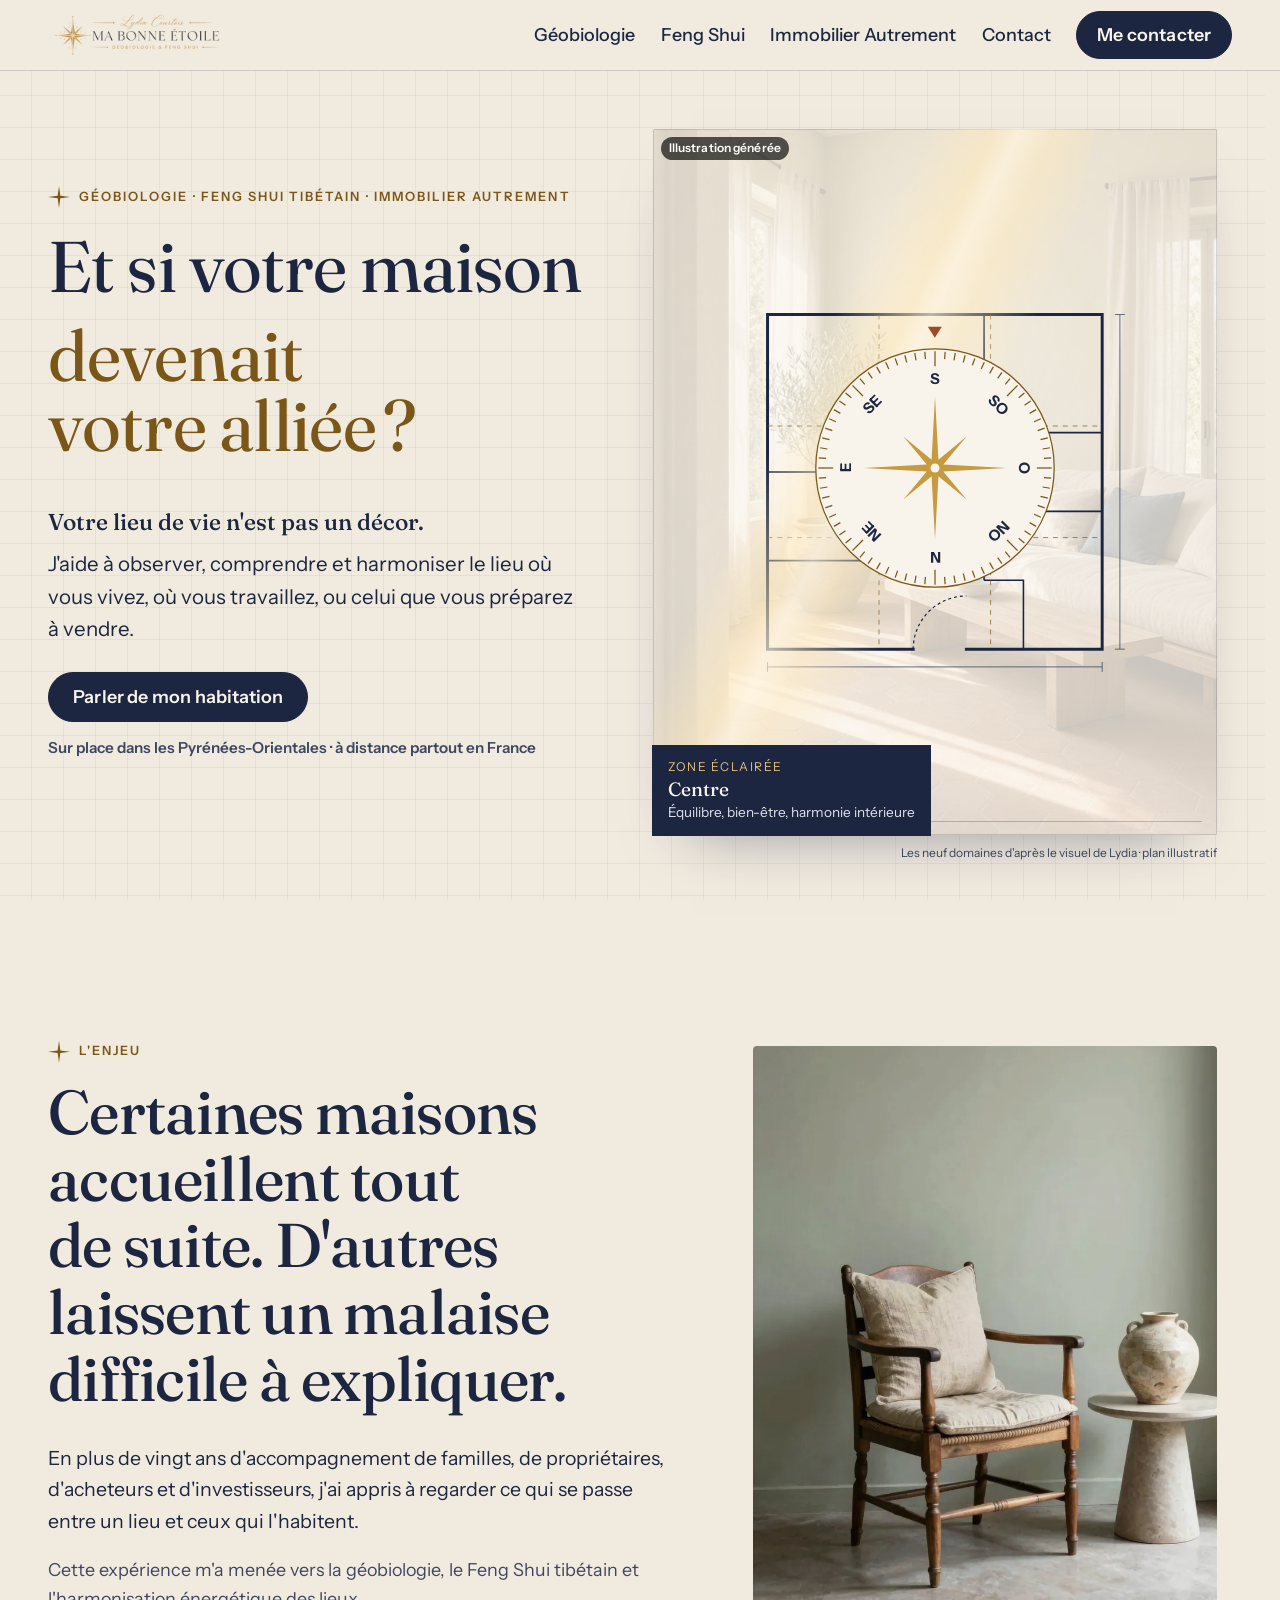
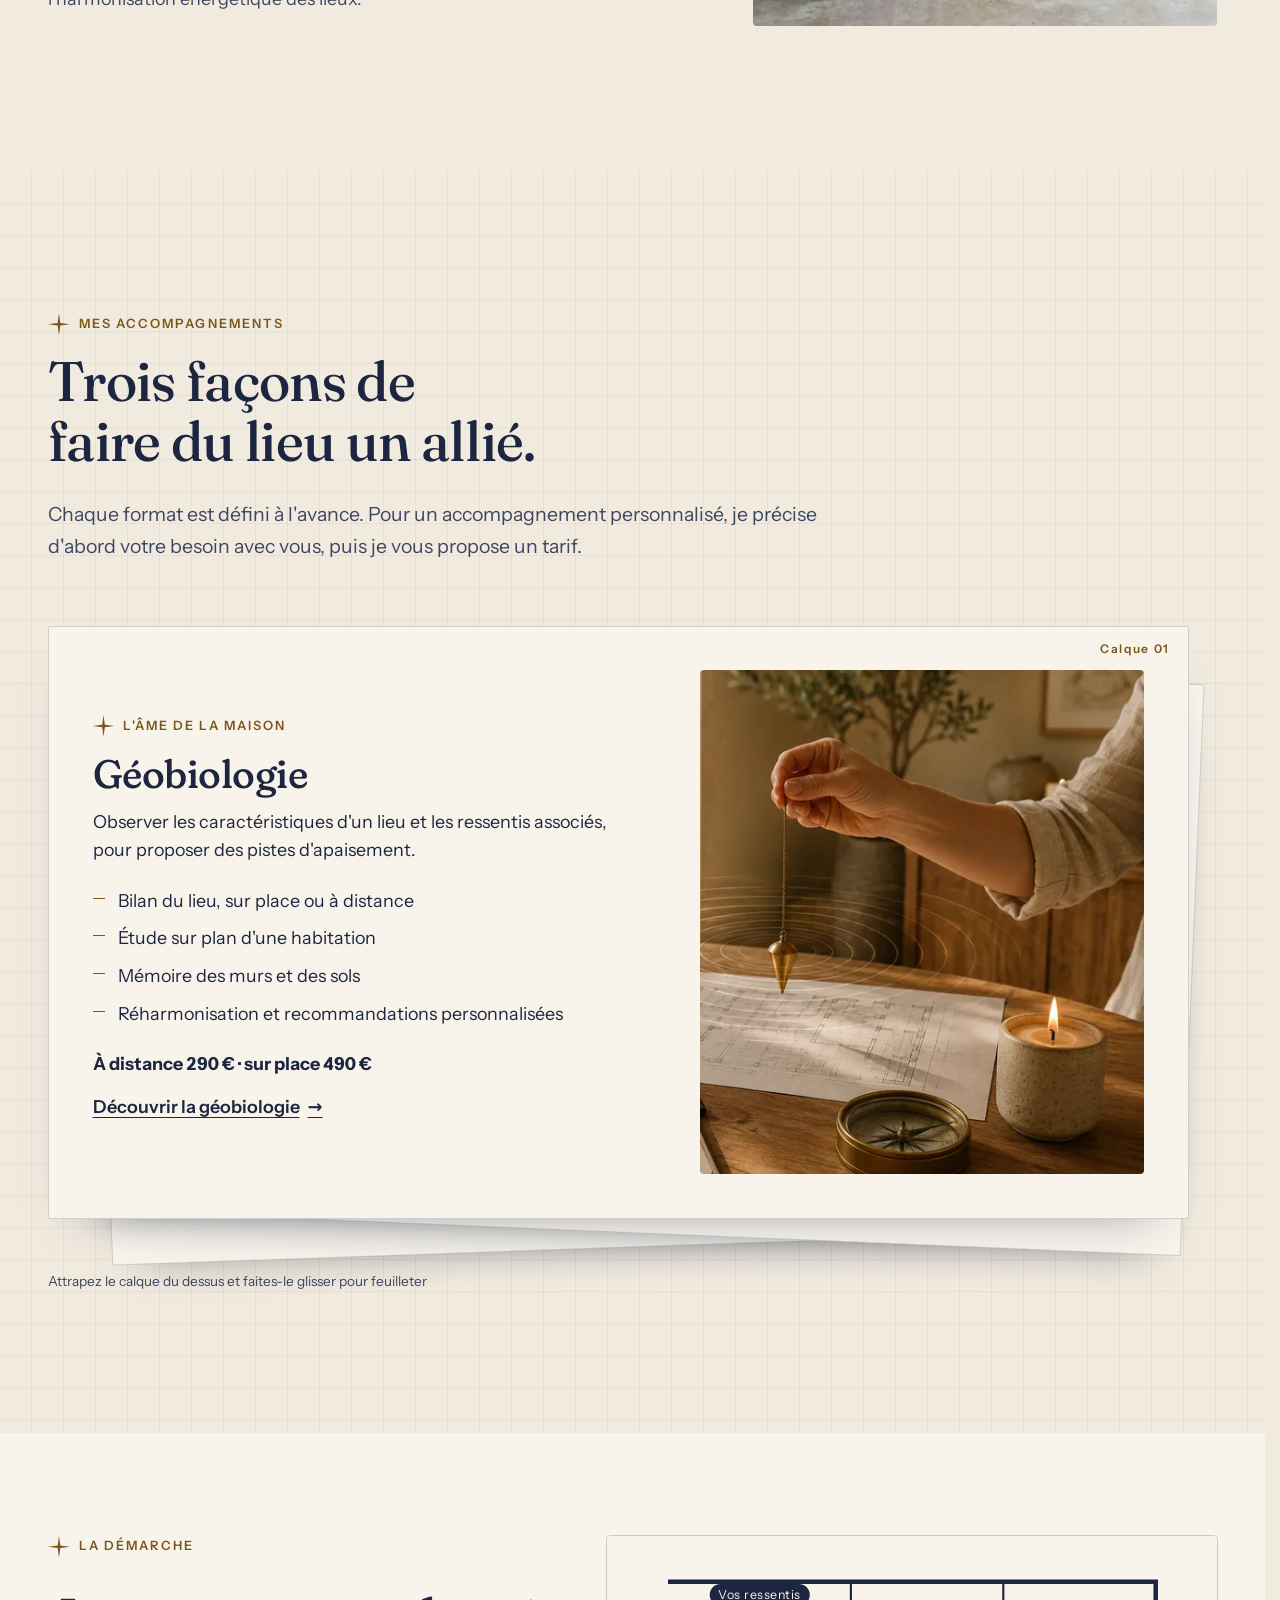
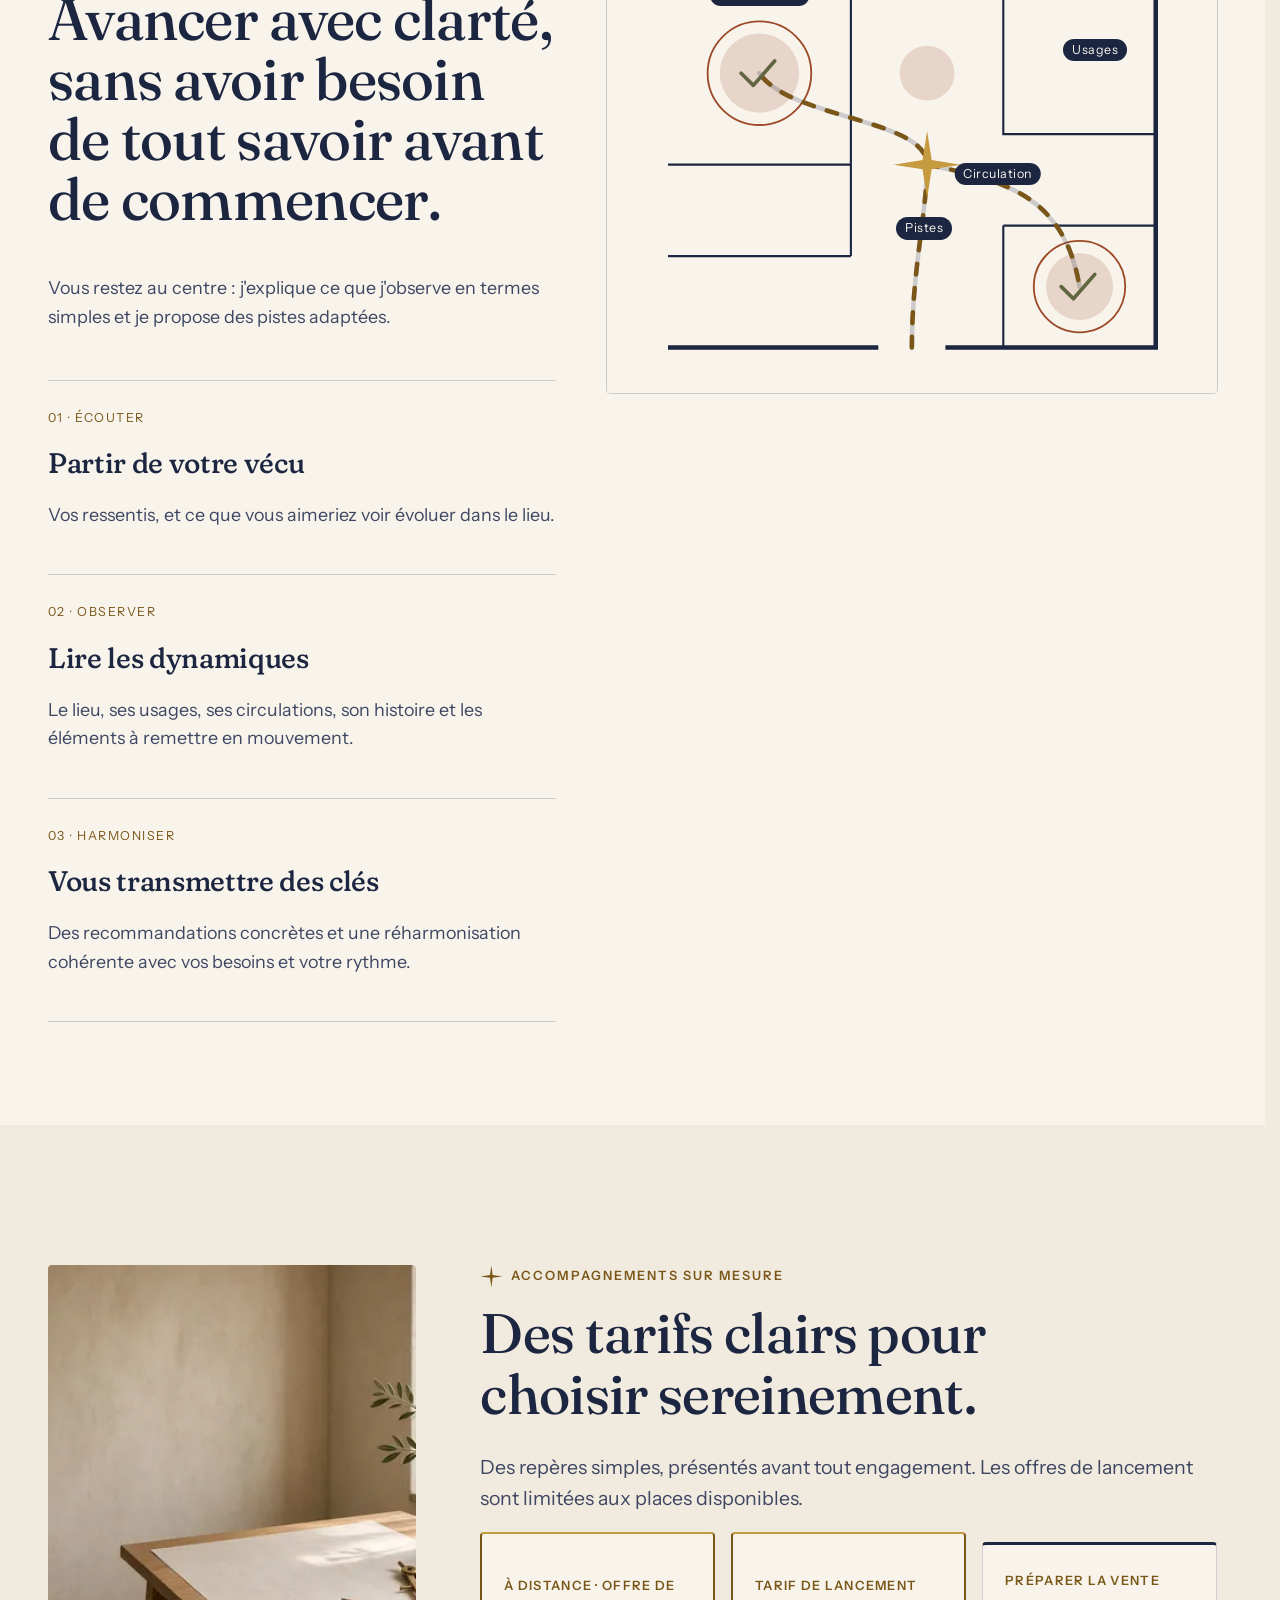
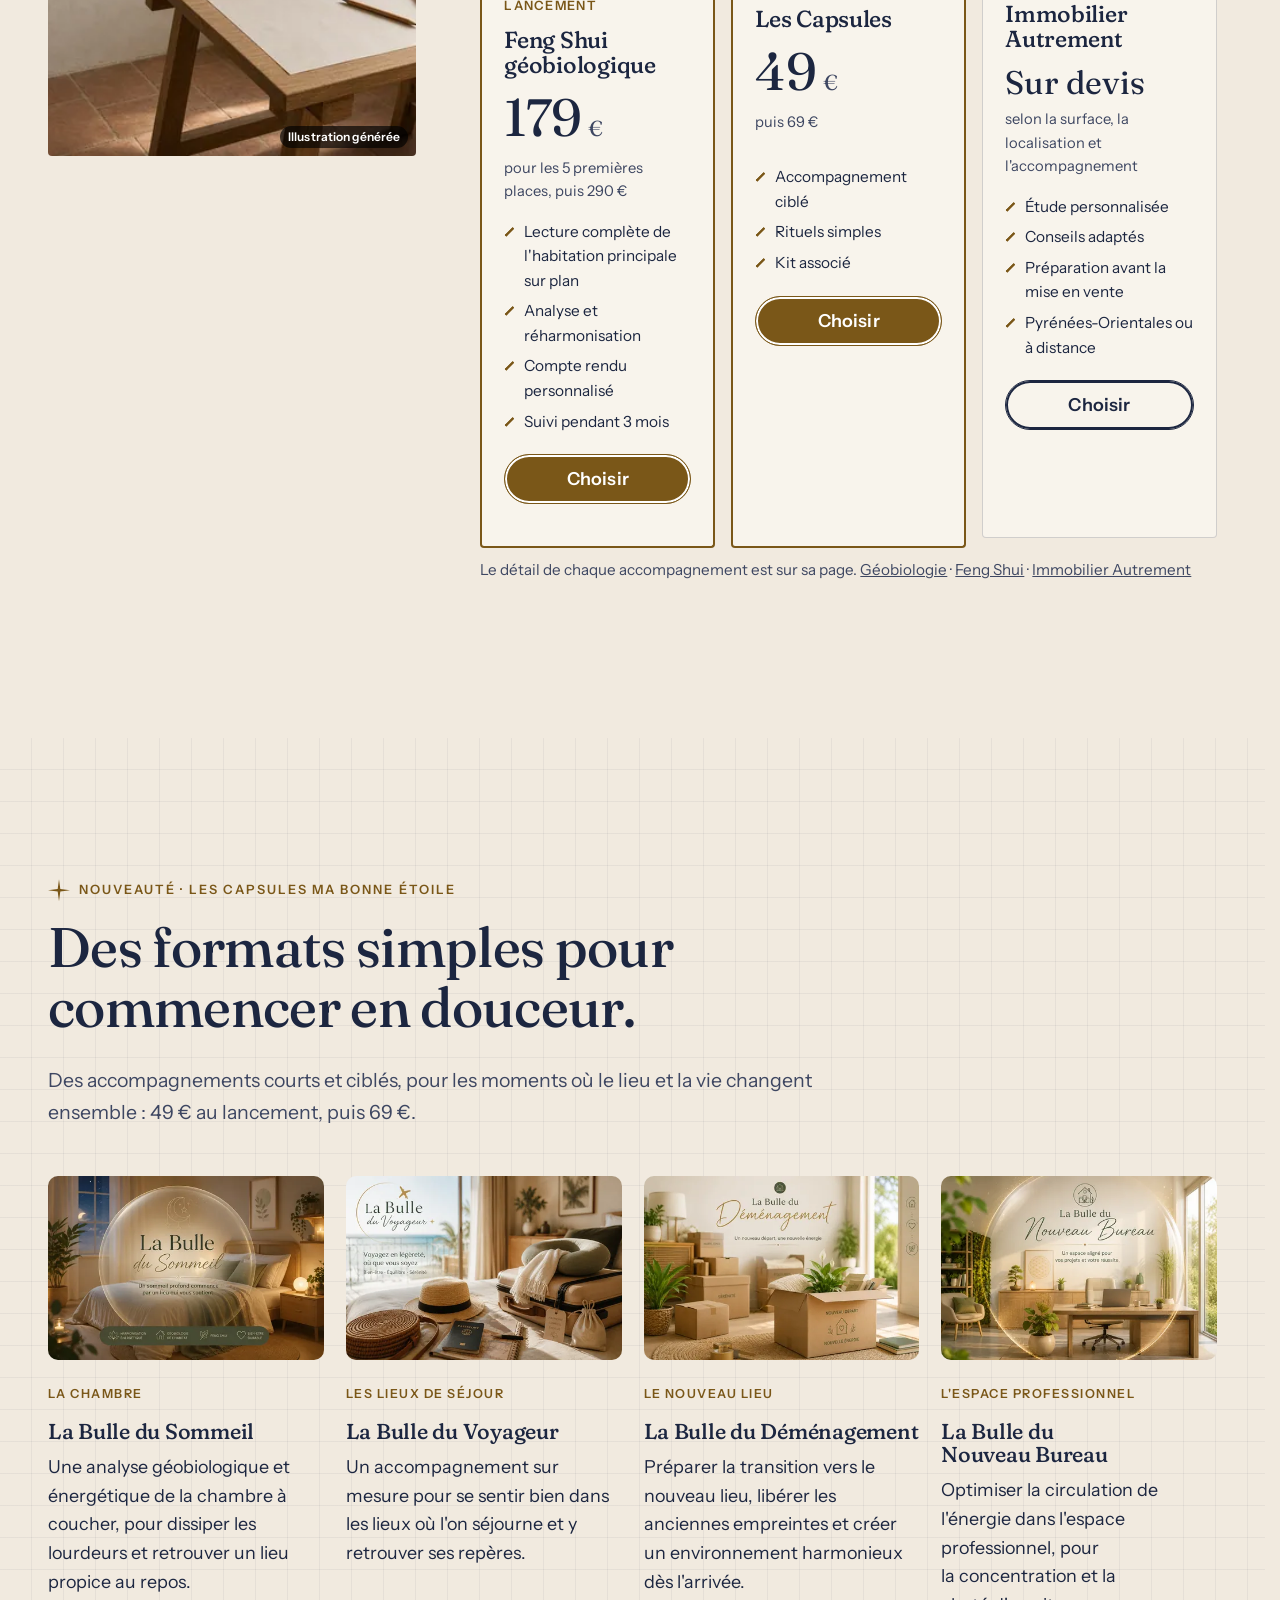
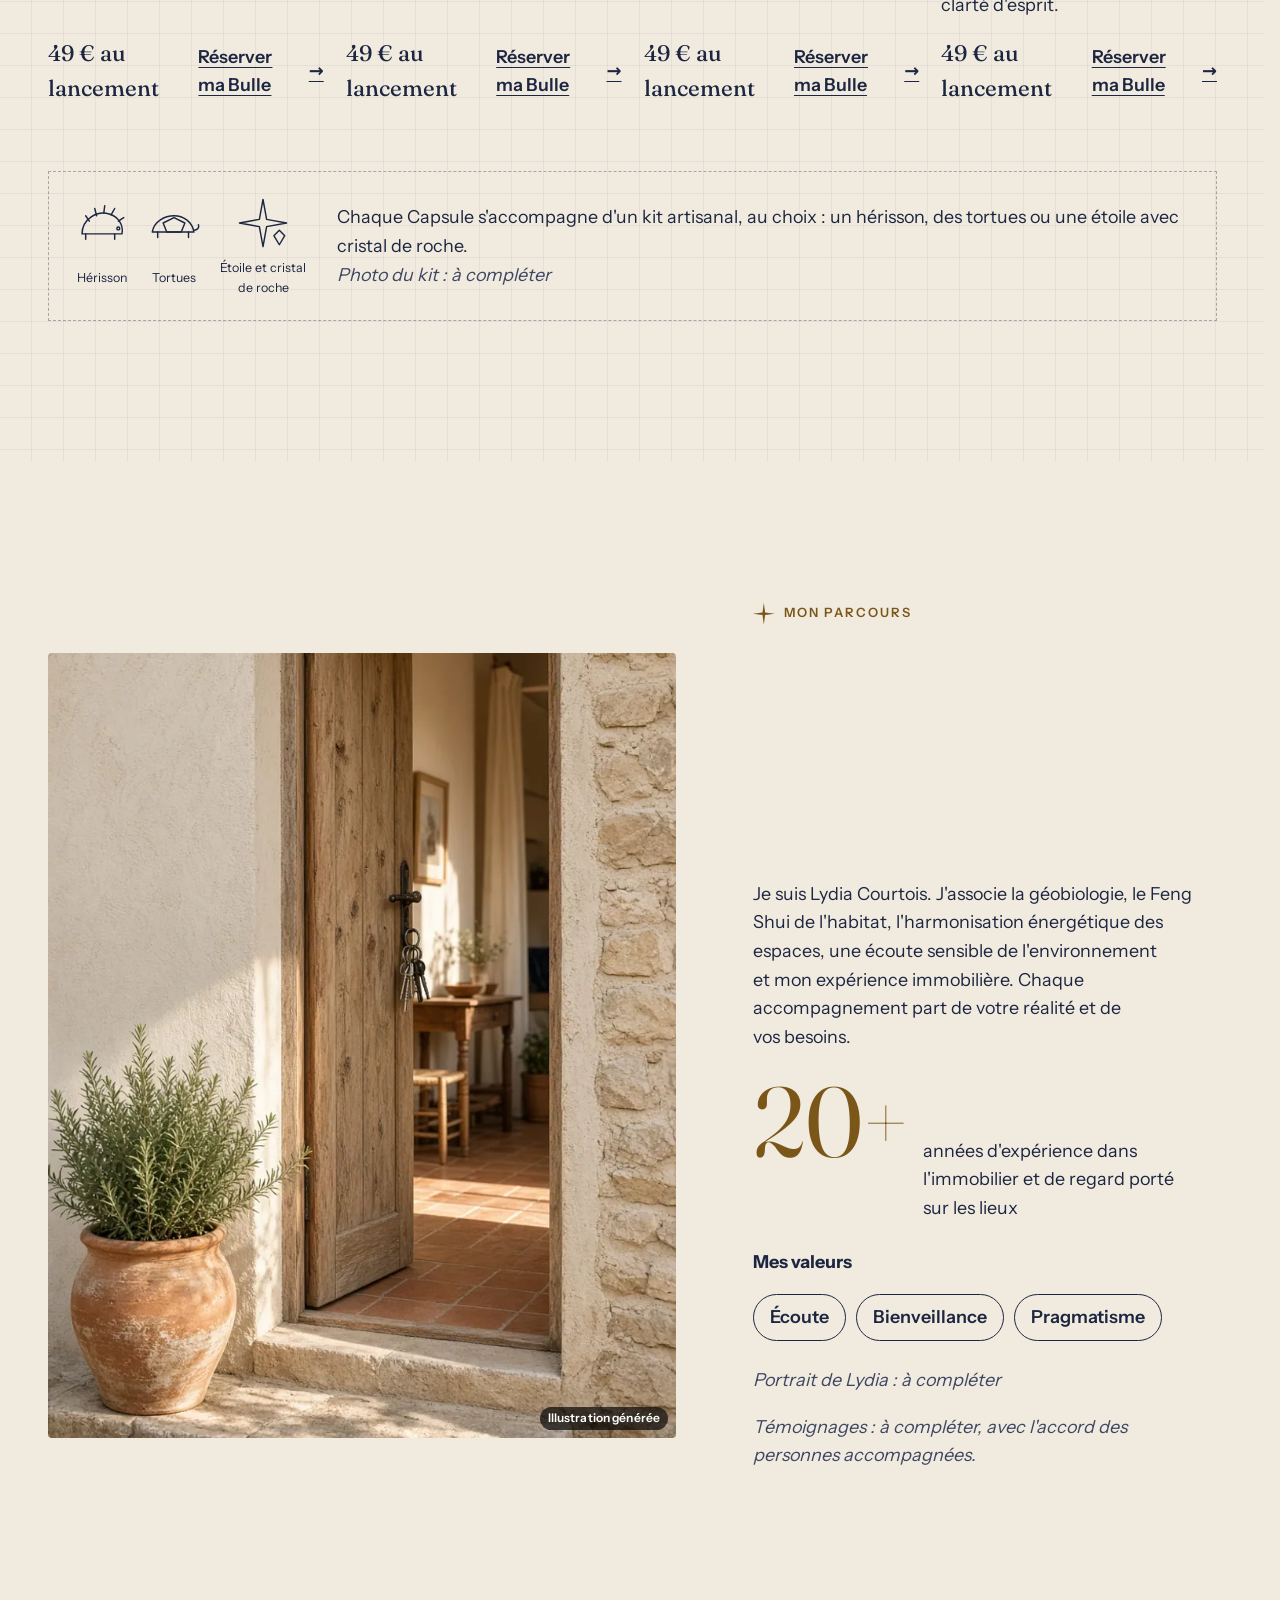
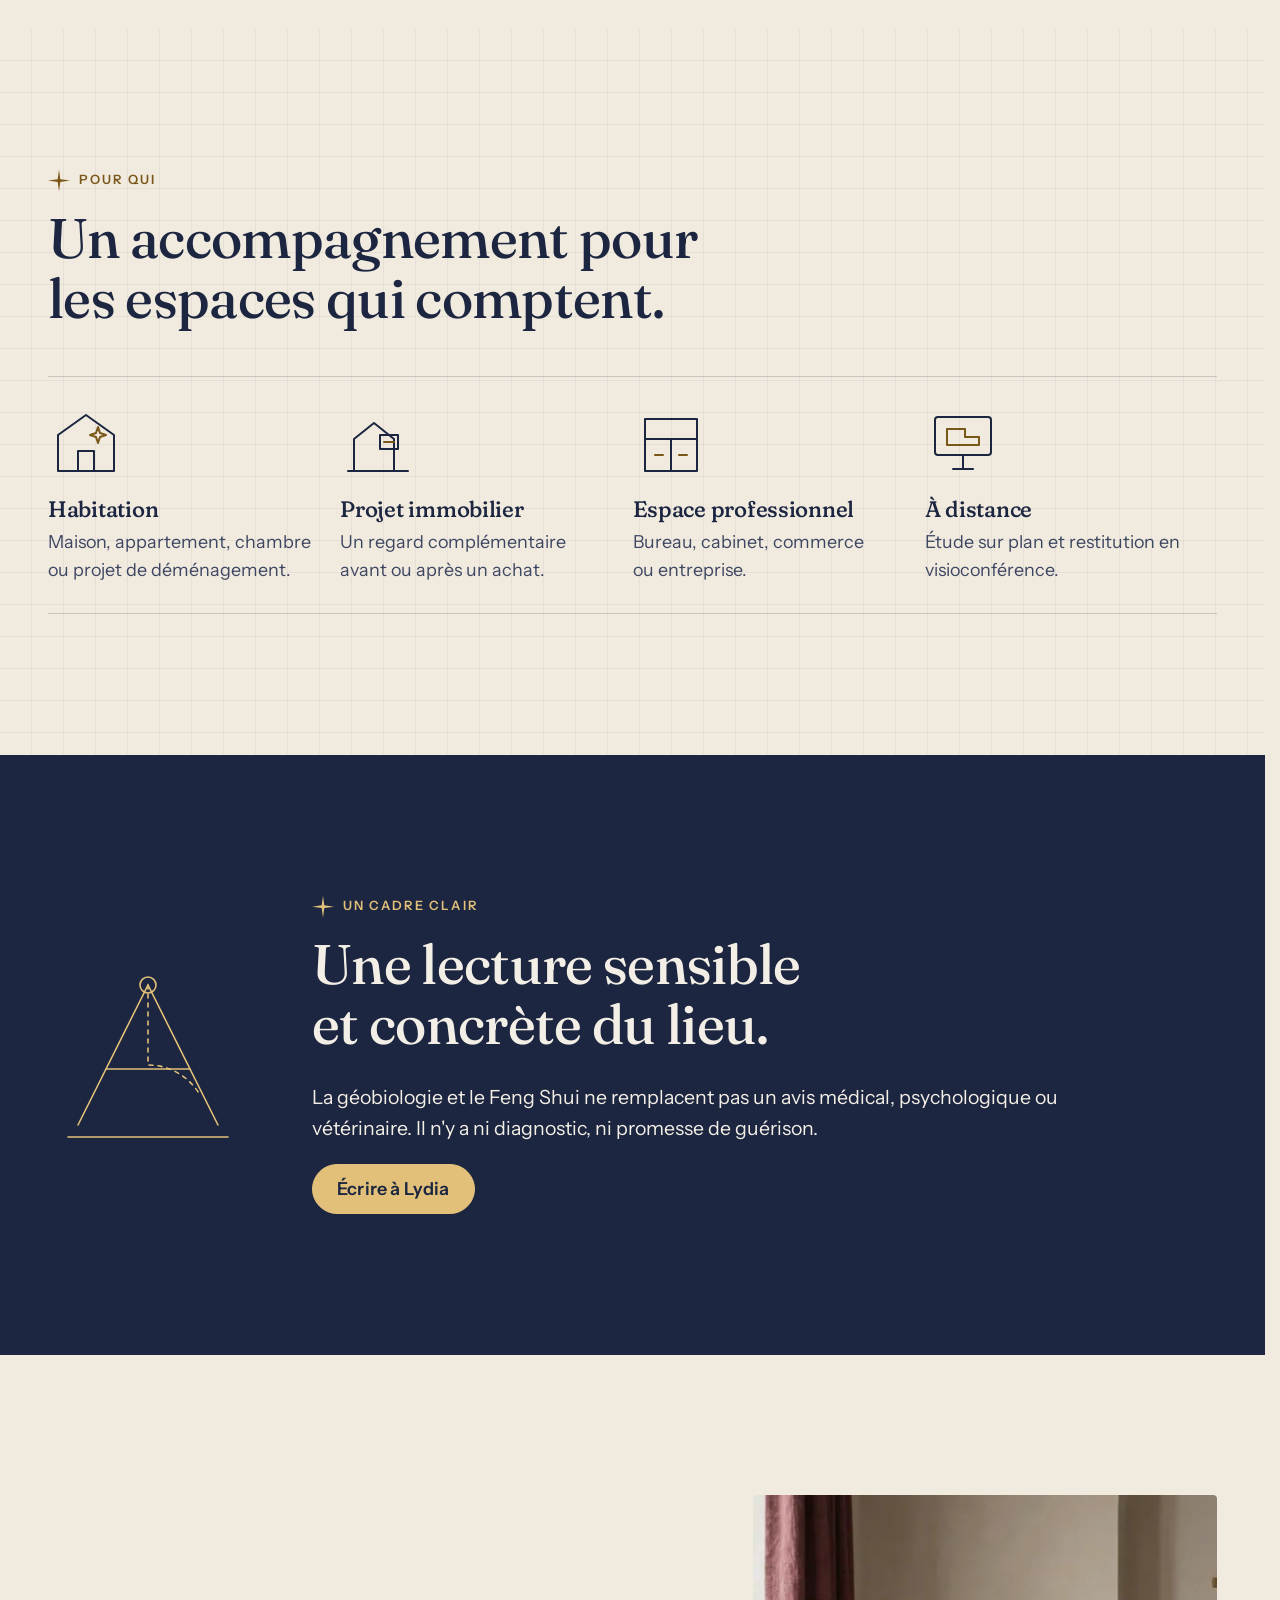
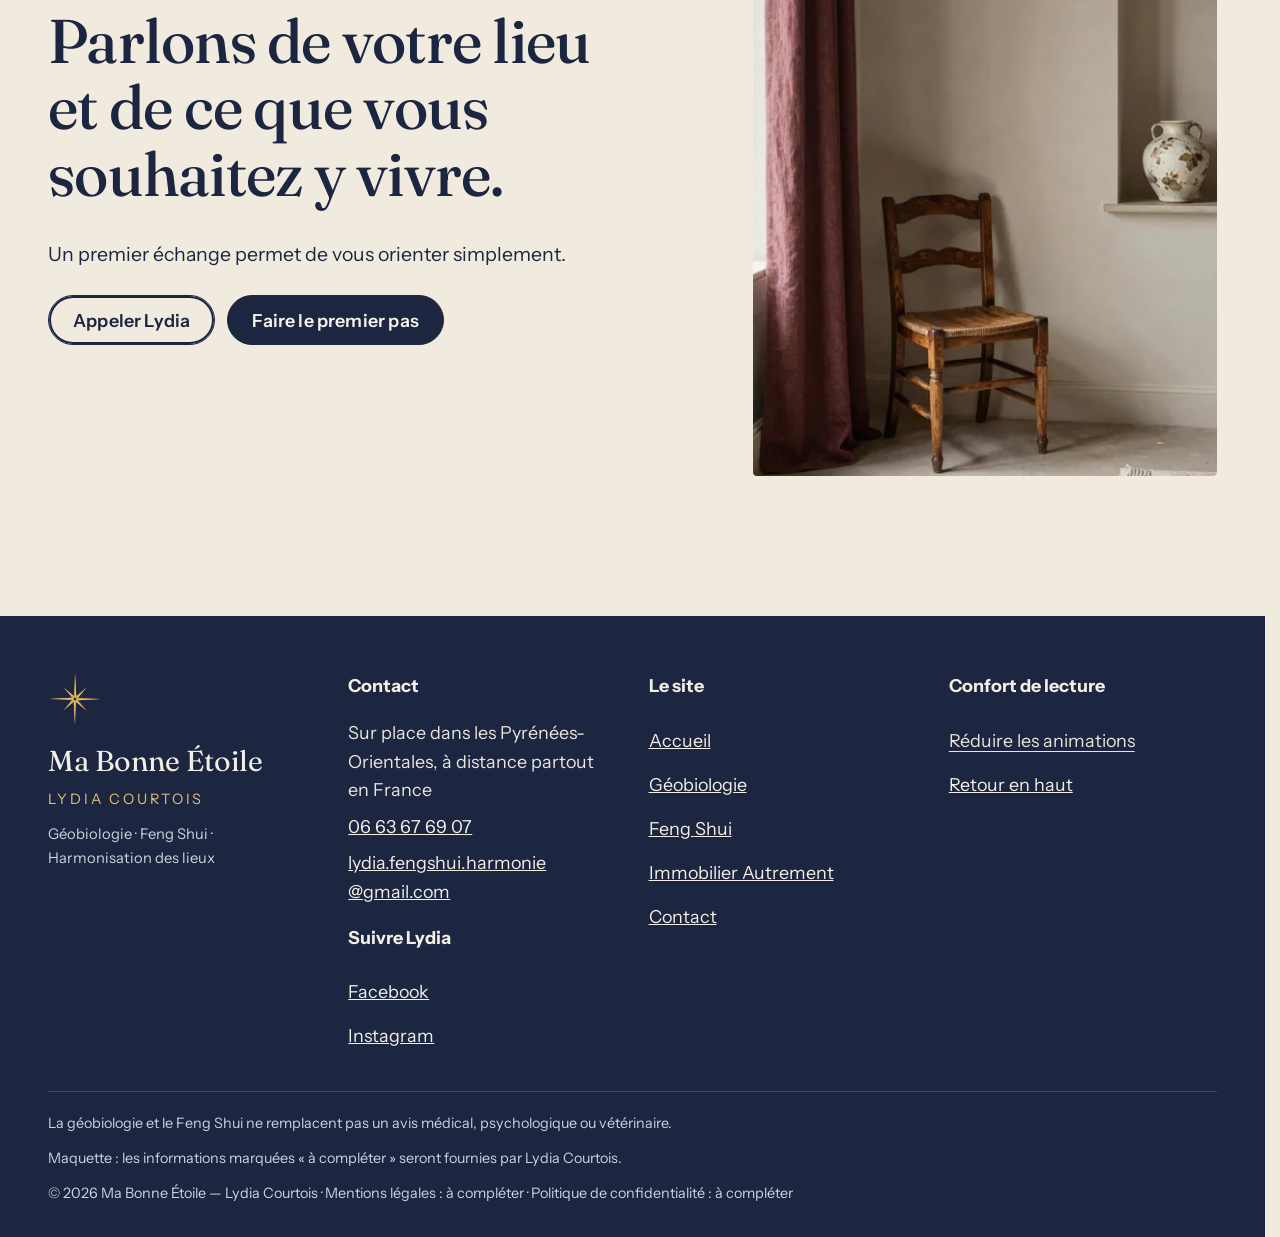
==== index.html @ abc2798d "Maquette v1" ====
<!doctype html>
<html lang="fr" data-v="1">
<head>
<meta charset="utf-8">
<meta name="viewport" content="width=device-width, initial-scale=1, viewport-fit=cover">
<title>Ma Bonne Étoile — Lydia Courtois : géobiologie, Feng Shui et Immobilier Autrement</title>
<meta name="description" content="Géobiologie, Feng Shui tibétain et Immobilier Autrement avec Lydia Courtois : sur place dans les Pyrénées-Orientales, à distance partout en France.">
<meta name="robots" content="noindex, nofollow">
<link rel="canonical" href="https://lydiacourtois-maquette.vercel.app/">
<style>:root{--fond:#f1eadf;--texte:#1c2640;--voile-fond:#1c2640;--ouverture-fond:#1c2640;--menu-fond:#1c2640}:root { --entete-h: 72px; --barres-h: 0px; } html { background: var(--fond); color: var(--texte); scrollbar-gutter: stable; } body { margin: 0; background: var(--fond); } html.js:not(.calme):not(.secours):not([data-arrivee="retour"]) [data-anime] { opacity: 0; } html.js:not(.calme):not(.secours):not([data-arrivee="retour"]) [data-anime].vu { opacity: 1; } [data-voile] { position: fixed; inset: 0; z-index: 900; background: var(--voile-fond); transform: translateY(100%); visibility: hidden; pointer-events: none; } html[data-arrivee="voile"]:not(.voile-leve):not(.calme):not(.secours) [data-voile] { transform: none; visibility: visible; } html.calme [data-voile], html.secours [data-voile] { visibility: hidden !important; } .ouverture-panneau { position: fixed; inset: 0; z-index: 850; display: none; place-content: center; justify-items: center; background: var(--ouverture-fond, var(--voile-fond)); color: var(--fond); text-align: center; } html.js[data-arrivee="intro"]:not(.calme):not(.secours):not(.intro-finie) .ouverture-panneau { display: grid; } html.defilement-bloque, html.defilement-bloque body, html.js[data-arrivee="intro"]:not(.calme):not(.secours):not(.intro-finie), html.js[data-arrivee="intro"]:not(.calme):not(.secours):not(.intro-finie) body, html[data-arrivee="voile"]:not(.voile-leve):not(.calme):not(.secours), html[data-arrivee="voile"]:not(.voile-leve):not(.calme):not(.secours) body { overflow: hidden; } html.js[data-arrivee="intro"]:not(.calme):not(.secours):not(.intro-finie) { background-color: var(--ouverture-fond, var(--voile-fond)); } html[data-arrivee="voile"]:not(.voile-leve):not(.calme):not(.secours) { background-color: var(--voile-fond); }</style>
<script>(function () {
var d = document.documentElement, ss = null, ls = null;
try { ss = window.sessionStorage; ls = window.localStorage; } catch (e) {}
d.classList.add('js');
var calme = false;
try { calme = !!ls && ls.getItem('socle:calme') === 'oui'; } catch (e) {}
if (!calme && window.matchMedia && matchMedia('(prefers-reduced-motion: reduce)').matches) calme = true;
if (calme) d.classList.add('calme');
var nav = performance.getEntriesByType ? performance.getEntriesByType('navigation')[0] : null;
var type = nav ? nav.type : 'navigate';
var depart = null;
try { depart = JSON.parse(ss.getItem('socle:depart') || 'null'); ss.removeItem('socle:depart'); } catch (e) {}
if (depart && !(Date.now() - depart.t < 15000)) depart = null;
var retourSection = false;
try { retourSection = !!ss.getItem('socle:calme-retour'); } catch (e) {}
var mode = type === 'back_forward' || retourSection ? 'retour' : type === 'reload' ? 'intro' : depart ? 'voile' : 'intro';
d.setAttribute('data-arrivee', mode);
if (mode === 'voile' && depart.couleur) d.style.setProperty('--voile-fond', depart.couleur);
if (type === 'reload' && 'scrollRestoration' in history) {
if (!retourSection) history.scrollRestoration = 'manual';
}
try {
var choisie = ls && ls.getItem('socle:langue');
var langue = (d.lang || '').slice(0, 2);
if (choisie && choisie !== langue && type === 'navigate' && !depart) {
var alt = document.querySelector('link[rel="alternate"][hreflang="' + choisie + '"]');
if (alt) location.replace(new URL(alt.href).pathname + location.search + location.hash);
}
} catch (e) {}
setTimeout(function () { if (!d.classList.contains('demarre')) d.classList.add('secours'); }, 2000);
})();</script>
<link rel="preload" href="/assets/polices/fraunces.woff2" as="font" type="font/woff2" crossorigin>
<link rel="stylesheet" href="/assets/css/socle.css?v=1">
<link rel="stylesheet" href="/assets/css/modules.css?v=1">
<link rel="stylesheet" href="/assets/css/site.css?v=1">
<link rel="modulepreload" href="/assets/js/site.js?v=1">
<link rel="modulepreload" href="/assets/js/socle/index.js?v=1">
<script src="/assets/vendor/gsap.min.js" defer></script>
<script src="/assets/vendor/ScrollTrigger.min.js" defer></script>
<script src="/assets/vendor/SplitText.min.js" defer></script>
<script type="module" src="/assets/js/site.js?v=1"></script>
<meta name="theme-color" content="#f1eadf">
<link rel="icon" href="/assets/images/favicon.svg" type="image/svg+xml">
<link rel="apple-touch-icon" href="/assets/images/apple-touch-icon.png">
<meta property="og:type" content="website">
<meta property="og:site_name" content="Ma Bonne Étoile">
<meta property="og:locale" content="fr_FR">
<meta property="og:title" content="Ma Bonne Étoile — Lydia Courtois : géobiologie, Feng Shui et Immobilier Autrement">
<meta property="og:description" content="Géobiologie, Feng Shui tibétain et Immobilier Autrement avec Lydia Courtois : sur place dans les Pyrénées-Orientales, à distance partout en France.">
<meta property="og:url" content="https://lydiacourtois-maquette.vercel.app/">
<meta property="og:image" content="https://lydiacourtois-maquette.vercel.app/assets/partage/accueil-fr.jpg">
<meta property="og:image:width" content="1200">
<meta property="og:image:height" content="630">
<meta property="og:image:alt" content="Ma Bonne Étoile : salon baigné de soleil sous l&#39;étoile du logo">
<meta name="twitter:card" content="summary_large_image">
<script type="application/ld+json">{"@context":"https://schema.org","@type":"ProfessionalService","name":"Ma Bonne Étoile — Lydia Courtois","url":"https://lydiacourtois-maquette.vercel.app/","telephone":"+33663676907","email":"lydia.fengshui.harmonie@gmail.com","areaServed":["Pyrénées-Orientales","France"],"sameAs":["https://www.facebook.com/lydia.fengshui.harmonie","https://www.instagram.com/lydia.feng.shui.harmonie"],"description":"Géobiologie, Feng Shui tibétain et Immobilier Autrement : accompagnements sur place dans les Pyrénées-Orientales et à distance partout en France."}</script>
</head>
<body id="haut">
<div data-voile data-forme="etoile" aria-hidden="true"><div class="voile-contenu"><svg class="etoile voile-etoile" viewBox="-100 -100 200 200" aria-hidden="true" focusable="false"><polygon class="etoile-corps" points="0.0,-96.0 4.6,-11.1 42.4,-42.4 11.1,-4.6 96.0,0.0 11.1,4.6 42.4,42.4 4.6,11.1 0.0,96.0 -4.6,11.1 -42.4,42.4 -11.1,4.6 -96.0,0.0 -11.1,-4.6 -42.4,-42.4 -4.6,-11.1"/><path class="etoile-relief" d="M0 0L0.0 -96.0L4.6 -11.1ZM0 0L42.4 -42.4L11.1 -4.6ZM0 0L96.0 0.0L11.1 4.6ZM0 0L42.4 42.4L4.6 11.1ZM0 0L0.0 96.0L-4.6 11.1ZM0 0L-42.4 42.4L-11.1 4.6ZM0 0L-96.0 0.0L-11.1 -4.6ZM0 0L-42.4 -42.4L-4.6 -11.1Z"/><circle class="etoile-coeur" r="5"/></svg><span data-voile-libelle>Accueil</span></div></div>
<div class="ouverture-panneau" data-ouverture aria-hidden="true">
  <svg class="ouverture-plan" viewBox="0 0 1000 600" preserveAspectRatio="xMidYMid slice" aria-hidden="true"><path d="M150 90 H850 V510 H150 Z M150 300 H420 M420 90 V510 M620 90 V300 M620 300 H850 M520 510 V420 M300 300 V510"/><path class="ouverture-porte" d="M480 510 A60 60 0 0 1 540 450"/></svg>
  <div class="ouverture-objet" data-ouverture-objet><svg class="etoile ouverture-etoile" viewBox="-100 -100 200 200" aria-hidden="true" focusable="false"><polygon class="etoile-corps" points="0.0,-96.0 4.6,-11.1 42.4,-42.4 11.1,-4.6 96.0,0.0 11.1,4.6 42.4,42.4 4.6,11.1 0.0,96.0 -4.6,11.1 -42.4,42.4 -11.1,4.6 -96.0,0.0 -11.1,-4.6 -42.4,-42.4 -4.6,-11.1"/><path class="etoile-relief" d="M0 0L0.0 -96.0L4.6 -11.1ZM0 0L42.4 -42.4L11.1 -4.6ZM0 0L96.0 0.0L11.1 4.6ZM0 0L42.4 42.4L4.6 11.1ZM0 0L0.0 96.0L-4.6 11.1ZM0 0L-42.4 42.4L-11.1 4.6ZM0 0L-96.0 0.0L-11.1 -4.6ZM0 0L-42.4 -42.4L-4.6 -11.1Z"/><circle class="etoile-coeur" r="5"/></svg></div>
  <p class="ouverture-nom"><span class="ouverture-signature">Lydia Courtois</span>Ma Bonne Étoile</p>
  <span class="ouverture-trait"></span>
  <p class="ouverture-ligne">Géobiologie · Feng Shui · Immobilier Autrement</p>
</div>
<a class="evitement" href="#contenu">Aller au contenu</a>
<header data-entete>
  <div class="entete-rangee">
    <a class="entete-logo" href="/" aria-label="Ma Bonne Étoile, Lydia Courtois" data-libelle="Accueil" aria-current="page">
      <img src="/assets/images/logo-480.webp" srcset="/assets/images/logo-480.webp 480w, /assets/images/logo-960.webp 960w" sizes="160px" alt="Ma Bonne Étoile, Lydia Courtois" width="480" height="146">
    </a>
    <nav data-nav aria-label="Navigation principale">
      <ul><li><a href="/geobiologie" data-libelle="Géobiologie">Géobiologie</a></li><li><a href="/feng-shui" data-libelle="Feng Shui">Feng Shui</a></li><li><a href="/immobilier-autrement" data-libelle="Immobilier Autrement">Immobilier Autrement</a></li><li><a href="/contact" data-libelle="Contact">Contact</a></li></ul>
    </nav>
    <div class="entete-actions">
      <a class="bouton" href="/contact#demande" data-libelle="Contact">Me contacter</a>
      <button type="button" data-menu-bouton aria-controls="menu" aria-expanded="false" data-libelle-ouvrir="Menu" data-libelle-fermer="Fermer"><span data-libelle-bouton>Menu</span></button>
    </div>
  </div>
</header>
<div id="menu" data-menu role="dialog" aria-modal="true" aria-label="Menu">
  <ul><li style="--i:0"><a href="/" class="menu-lien" data-libelle="Accueil" aria-current="page">Accueil</a></li><li style="--i:1"><a href="/geobiologie" class="menu-lien" data-libelle="Géobiologie">Géobiologie</a></li><li style="--i:2"><a href="/feng-shui" class="menu-lien" data-libelle="Feng Shui">Feng Shui</a></li><li style="--i:3"><a href="/immobilier-autrement" class="menu-lien" data-libelle="Immobilier Autrement">Immobilier Autrement</a></li><li style="--i:4"><a href="/contact" class="menu-lien" data-libelle="Contact">Contact</a></li></ul>
  <p><a class="bouton" href="tel:+33663676907">Appeler 06 63 67 69 07</a></p>
  <p><button type="button" class="lien" data-calme-bascule data-libelle-reduire="Réduire les animations" data-libelle-retablir="Rétablir les animations" data-libelle-systeme="Animations réduites par le réglage de votre appareil"><span data-libelle-bouton>Réduire les animations</span></button></p>
</div>
<main id="contenu" tabindex="-1" data-grille="fil" data-module="fil-conducteur">
<section class="ouv papier" id="debut" data-fil-dessus>
  <div class="ouv-texte">
    <p class="surtitre" data-anime="gsap">Géobiologie · Feng Shui tibétain · Immobilier Autrement</p>
    <h1 class="ouv-titre" data-grille="typo" data-axes-ouv data-effet="titre-qui-s-apaise"><span class="ligne-masque"><span class="ouv-ligne" data-anime="gsap">Et si votre maison</span></span><span class="ligne-masque"><span class="ouv-ligne ouv-ligne--or" data-anime="gsap">devenait votre alliée ?</span></span></h1>
    <p class="ouv-accroche" data-anime="gsap"><strong>Votre lieu de vie n&#39;est pas un décor.</strong><span>J&#39;aide à observer, comprendre et harmoniser le lieu où vous vivez, où vous travaillez, ou celui que vous préparez à vendre.</span></p>
    <p class="ouv-actions" data-anime="gsap">
      <a href="/contact#demande" class="bouton" data-libelle="Contact" data-action-principale data-survol="magnetique">Parler de mon habitation</a>
      <span class="ouv-info" data-info-cle>Sur place dans les Pyrénées-Orientales · à distance partout en France</span>
    </p>
  </div>
  <div class="ouv-scene" data-domaines="[{&quot;dir&quot;:&quot;S&quot;,&quot;nom&quot;:&quot;Réputation&quot;,&quot;mots&quot;:&quot;Reconnaissance, succès, estime de soi&quot;},{&quot;dir&quot;:&quot;SO&quot;,&quot;nom&quot;:&quot;Amour et relations&quot;,&quot;mots&quot;:&quot;Amour de soi, couple, relations harmonieuses&quot;},{&quot;dir&quot;:&quot;O&quot;,&quot;nom&quot;:&quot;Enfants et créativité&quot;,&quot;mots&quot;:&quot;Joie, créativité, projets, expression de soi&quot;},{&quot;dir&quot;:&quot;NO&quot;,&quot;nom&quot;:&quot;Aides et voyages&quot;,&quot;mots&quot;:&quot;Soutien, réseau, voyages, opportunités&quot;},{&quot;dir&quot;:&quot;N&quot;,&quot;nom&quot;:&quot;Carrière&quot;,&quot;mots&quot;:&quot;Mission de vie, évolution professionnelle&quot;},{&quot;dir&quot;:&quot;NE&quot;,&quot;nom&quot;:&quot;Connaissance et sagesse&quot;,&quot;mots&quot;:&quot;Apprentissage, intuition, développement personnel&quot;},{&quot;dir&quot;:&quot;E&quot;,&quot;nom&quot;:&quot;Famille et santé&quot;,&quot;mots&quot;:&quot;Santé, vitalité, liens familiaux&quot;},{&quot;dir&quot;:&quot;SE&quot;,&quot;nom&quot;:&quot;Richesse&quot;,&quot;mots&quot;:&quot;Abondance, prospérité, sécurité financière&quot;},{&quot;dir&quot;:&quot;C&quot;,&quot;nom&quot;:&quot;Centre&quot;,&quot;mots&quot;:&quot;Équilibre, bien-être, harmonie intérieure&quot;}]">
    <figure class="media ouv-photo" data-grok style="--cadrage:50% 50%">
  <picture>
    <img src="/assets/images/grok/accueil-ouverture-1100.webp" srcset="/assets/images/grok/accueil-ouverture-480.webp 480w, /assets/images/grok/accueil-ouverture-800.webp 800w, /assets/images/grok/accueil-ouverture-1100.webp 1100w" sizes="(max-width: 860px) 92vw, 46vw" alt="Salon baigné de soleil, murs à la chaux, tomettes et olivier en pot" width="1100" height="1375" fetchpriority="high" loading="eager" decoding="async">
  </picture><figcaption class="mention-ia">Illustration générée</figcaption>
</figure>
    <div class="ouv-calque" data-superpose data-effet="calque-qui-glisse"><svg class="plan plan-ouverture" viewBox="0 0 400 400" aria-hidden="true" focusable="false" data-effet="plan-qui-s-oriente">
  <rect class="zone" data-zone="SE" x="30" y="30" width="113.3" height="113.3"/><rect class="zone" data-zone="S" x="143.3" y="30" width="113.3" height="113.3"/><rect class="zone" data-zone="SO" x="256.6" y="30" width="113.3" height="113.3"/><rect class="zone" data-zone="E" x="30" y="143.3" width="113.3" height="113.3"/><rect class="zone" data-zone="C" x="143.3" y="143.3" width="113.3" height="113.3"/><rect class="zone" data-zone="O" x="256.6" y="143.3" width="113.3" height="113.3"/><rect class="zone" data-zone="NE" x="30" y="256.6" width="113.3" height="113.3"/><rect class="zone" data-zone="N" x="143.3" y="256.6" width="113.3" height="113.3"/><rect class="zone" data-zone="NO" x="256.6" y="256.6" width="113.3" height="113.3"/>
  <path class="mur" d="M178 370 H30 V30 H370 V370 H232"/>
  <path class="cloison" d="M30 190 H150 M150 120 V280 M150 280 H30 M250 30 V150 M250 150 H370 M250 230 H370 M250 230 V300 M290 370 V300 H250"/>
  <path class="porte" d="M178 370 A54 54 0 0 1 232 316 M150 205 A28 28 0 0 1 178 233 M250 172 A26 26 0 0 0 276 150"/>
  <path class="grille" d="M143.3 30 V370 M256.6 30 V370 M30 143.3 H370 M30 256.6 H370"/>
  <path class="cote" d="M30 388 H370 M30 383 V393 M370 383 V393 M388 30 V370 M383 30 H393 M383 370 H393"/>
</svg></div>
    <span class="rai" data-effet="lumiere-du-matin" data-souris data-superpose aria-hidden="true"></span>
    <div class="oat boussole" data-module="objet-a-faire-tourner" data-grille="manipuler" data-iris-centre="disque" data-superpose role="img" aria-label="Boussole des neuf domaines : faites tourner l&#39;étoile, chaque branche éclaire une zone du plan.">
      <span class="boussole-repere" aria-hidden="true"></span>
      <div class="oat__objet"><svg viewBox="-100 -100 200 200" aria-hidden="true" focusable="false" data-effet="boussole-etoile">
  <circle class="anneau" r="96"/><line class="graduation" x1="0.0" y1="-82.0" x2="0.0" y2="-94.0"/><line class="graduation" x1="7.7" y1="-87.7" x2="8.2" y2="-93.6"/><line class="graduation" x1="15.3" y1="-86.7" x2="16.3" y2="-92.6"/><line class="graduation" x1="22.8" y1="-85.0" x2="24.3" y2="-90.8"/><line class="graduation" x1="30.1" y1="-82.7" x2="32.1" y2="-88.3"/><line class="graduation" x1="37.2" y1="-79.8" x2="39.7" y2="-85.2"/><line class="graduation" x1="44.0" y1="-76.2" x2="47.0" y2="-81.4"/><line class="graduation" x1="50.5" y1="-72.1" x2="53.9" y2="-77.0"/><line class="graduation" x1="56.6" y1="-67.4" x2="60.4" y2="-72.0"/><line class="graduation" x1="58.0" y1="-58.0" x2="66.5" y2="-66.5"/><line class="graduation" x1="67.4" y1="-56.6" x2="72.0" y2="-60.4"/><line class="graduation" x1="72.1" y1="-50.5" x2="77.0" y2="-53.9"/><line class="graduation" x1="76.2" y1="-44.0" x2="81.4" y2="-47.0"/><line class="graduation" x1="79.8" y1="-37.2" x2="85.2" y2="-39.7"/><line class="graduation" x1="82.7" y1="-30.1" x2="88.3" y2="-32.1"/><line class="graduation" x1="85.0" y1="-22.8" x2="90.8" y2="-24.3"/><line class="graduation" x1="86.7" y1="-15.3" x2="92.6" y2="-16.3"/><line class="graduation" x1="87.7" y1="-7.7" x2="93.6" y2="-8.2"/><line class="graduation" x1="82.0" y1="0.0" x2="94.0" y2="0.0"/><line class="graduation" x1="87.7" y1="7.7" x2="93.6" y2="8.2"/><line class="graduation" x1="86.7" y1="15.3" x2="92.6" y2="16.3"/><line class="graduation" x1="85.0" y1="22.8" x2="90.8" y2="24.3"/><line class="graduation" x1="82.7" y1="30.1" x2="88.3" y2="32.1"/><line class="graduation" x1="79.8" y1="37.2" x2="85.2" y2="39.7"/><line class="graduation" x1="76.2" y1="44.0" x2="81.4" y2="47.0"/><line class="graduation" x1="72.1" y1="50.5" x2="77.0" y2="53.9"/><line class="graduation" x1="67.4" y1="56.6" x2="72.0" y2="60.4"/><line class="graduation" x1="58.0" y1="58.0" x2="66.5" y2="66.5"/><line class="graduation" x1="56.6" y1="67.4" x2="60.4" y2="72.0"/><line class="graduation" x1="50.5" y1="72.1" x2="53.9" y2="77.0"/><line class="graduation" x1="44.0" y1="76.2" x2="47.0" y2="81.4"/><line class="graduation" x1="37.2" y1="79.8" x2="39.7" y2="85.2"/><line class="graduation" x1="30.1" y1="82.7" x2="32.1" y2="88.3"/><line class="graduation" x1="22.8" y1="85.0" x2="24.3" y2="90.8"/><line class="graduation" x1="15.3" y1="86.7" x2="16.3" y2="92.6"/><line class="graduation" x1="7.7" y1="87.7" x2="8.2" y2="93.6"/><line class="graduation" x1="0.0" y1="82.0" x2="0.0" y2="94.0"/><line class="graduation" x1="-7.7" y1="87.7" x2="-8.2" y2="93.6"/><line class="graduation" x1="-15.3" y1="86.7" x2="-16.3" y2="92.6"/><line class="graduation" x1="-22.8" y1="85.0" x2="-24.3" y2="90.8"/><line class="graduation" x1="-30.1" y1="82.7" x2="-32.1" y2="88.3"/><line class="graduation" x1="-37.2" y1="79.8" x2="-39.7" y2="85.2"/><line class="graduation" x1="-44.0" y1="76.2" x2="-47.0" y2="81.4"/><line class="graduation" x1="-50.5" y1="72.1" x2="-53.9" y2="77.0"/><line class="graduation" x1="-56.6" y1="67.4" x2="-60.4" y2="72.0"/><line class="graduation" x1="-58.0" y1="58.0" x2="-66.5" y2="66.5"/><line class="graduation" x1="-67.4" y1="56.6" x2="-72.0" y2="60.4"/><line class="graduation" x1="-72.1" y1="50.5" x2="-77.0" y2="53.9"/><line class="graduation" x1="-76.2" y1="44.0" x2="-81.4" y2="47.0"/><line class="graduation" x1="-79.8" y1="37.2" x2="-85.2" y2="39.7"/><line class="graduation" x1="-82.7" y1="30.1" x2="-88.3" y2="32.1"/><line class="graduation" x1="-85.0" y1="22.8" x2="-90.8" y2="24.3"/><line class="graduation" x1="-86.7" y1="15.3" x2="-92.6" y2="16.3"/><line class="graduation" x1="-87.7" y1="7.7" x2="-93.6" y2="8.2"/><line class="graduation" x1="-82.0" y1="0.0" x2="-94.0" y2="0.0"/><line class="graduation" x1="-87.7" y1="-7.7" x2="-93.6" y2="-8.2"/><line class="graduation" x1="-86.7" y1="-15.3" x2="-92.6" y2="-16.3"/><line class="graduation" x1="-85.0" y1="-22.8" x2="-90.8" y2="-24.3"/><line class="graduation" x1="-82.7" y1="-30.1" x2="-88.3" y2="-32.1"/><line class="graduation" x1="-79.8" y1="-37.2" x2="-85.2" y2="-39.7"/><line class="graduation" x1="-76.2" y1="-44.0" x2="-81.4" y2="-47.0"/><line class="graduation" x1="-72.1" y1="-50.5" x2="-77.0" y2="-53.9"/><line class="graduation" x1="-67.4" y1="-56.6" x2="-72.0" y2="-60.4"/><line class="graduation" x1="-58.0" y1="-58.0" x2="-66.5" y2="-66.5"/><line class="graduation" x1="-56.6" y1="-67.4" x2="-60.4" y2="-72.0"/><line class="graduation" x1="-50.5" y1="-72.1" x2="-53.9" y2="-77.0"/><line class="graduation" x1="-44.0" y1="-76.2" x2="-47.0" y2="-81.4"/><line class="graduation" x1="-37.2" y1="-79.8" x2="-39.7" y2="-85.2"/><line class="graduation" x1="-30.1" y1="-82.7" x2="-32.1" y2="-88.3"/><line class="graduation" x1="-22.8" y1="-85.0" x2="-24.3" y2="-90.8"/><line class="graduation" x1="-15.3" y1="-86.7" x2="-16.3" y2="-92.6"/><line class="graduation" x1="-7.7" y1="-87.7" x2="-8.2" y2="-93.6"/><text class="lettre" data-audit-ignorer data-dir="S" x="0.0" y="-72.0" transform="rotate(0 0.0 -72.0)">S</text><text class="lettre" data-audit-ignorer data-dir="SO" x="50.9" y="-50.9" transform="rotate(45 50.9 -50.9)">SO</text><text class="lettre" data-audit-ignorer data-dir="O" x="72.0" y="0.0" transform="rotate(90 72.0 0.0)">O</text><text class="lettre" data-audit-ignorer data-dir="NO" x="50.9" y="50.9" transform="rotate(135 50.9 50.9)">NO</text><text class="lettre" data-audit-ignorer data-dir="N" x="0.0" y="72.0" transform="rotate(180 0.0 72.0)">N</text><text class="lettre" data-audit-ignorer data-dir="NE" x="-50.9" y="50.9" transform="rotate(225 -50.9 50.9)">NE</text><text class="lettre" data-audit-ignorer data-dir="E" x="-72.0" y="0.0" transform="rotate(270 -72.0 0.0)">E</text><text class="lettre" data-audit-ignorer data-dir="SE" x="-50.9" y="-50.9" transform="rotate(315 -50.9 -50.9)">SE</text>
  <g transform="scale(.6)"><polygon class="etoile-corps" points="0.0,-96.0 4.6,-11.1 42.4,-42.4 11.1,-4.6 96.0,0.0 11.1,4.6 42.4,42.4 4.6,11.1 0.0,96.0 -4.6,11.1 -42.4,42.4 -11.1,4.6 -96.0,0.0 -11.1,-4.6 -42.4,-42.4 -4.6,-11.1"/><circle class="etoile-coeur" r="6"/></g>
</svg></div>
      <p class="oat__indice" aria-hidden="true"><span class="souris">Faites tourner l&#39;étoile</span><span class="doigt">Faites glisser l&#39;étoile</span></p>
    </div>
    <p class="ouv-domaine" data-superpose aria-live="polite"><span>Zone éclairée</span><b data-domaine-nom>Centre</b><i data-domaine-mots>Équilibre, bien-être, harmonie intérieure</i></p>
    <p class="ouv-source">Les neuf domaines d&#39;après le visuel de Lydia · plan illustratif</p>
    <span data-fil-point="0.02 1" data-fil-sans-perle aria-hidden="true"></span>
  </div>
</section>
<section class="section" id="enjeu" data-fil="gauche">
  <div class="conteneur duo">
    <div>
      <p class="surtitre">L&#39;enjeu</p>
      <h2 class="titre-grand" data-anime="lignes" data-axes data-grille="typo" data-fil-repere>Certaines maisons accueillent tout de suite. D&#39;autres laissent un malaise difficile à expliquer.</h2>
      <p class="chapo" data-anime>En plus de vingt ans d&#39;accompagnement de familles, de propriétaires, d&#39;acheteurs et d&#39;investisseurs, j&#39;ai appris à regarder ce qui se passe entre un lieu et ceux qui l&#39;habitent.</p>
      <p class="texte-doux" data-anime>Cette expérience m&#39;a menée vers la géobiologie, le Feng Shui tibétain et l&#39;harmonisation énergétique des lieux.</p>
    </div>
    <figure class="media media-portrait manifeste-media" data-fx="parallaxe" style="--cadrage:50% 50%">
  <picture>
    <img src="/assets/images/accueil-manifeste-800.webp" srcset="/assets/images/accueil-manifeste-480.webp 480w, /assets/images/accueil-manifeste-800.webp 800w" sizes="(max-width: 760px) 92vw, 38vw" alt="Fauteuil ancien en chêne et coussins de lin dans un coin lecture au soleil du matin" width="800" height="1000" loading="lazy" decoding="async">
  </picture>
</figure>
  </div>
</section>
<section class="section papier" id="accompagnements" data-fil="droite">
  <div class="conteneur">
    <div class="facons-tete">
      <p class="surtitre">Mes accompagnements</p>
      <h2 class="titre-section" data-anime="lignes" data-axes data-fil-repere>Trois façons de faire du lieu un allié.</h2>
      <p class="chapo texte-doux" data-anime>Chaque format est défini à l&#39;avance. Pour un accompagnement personnalisé, je précise d&#39;abord votre besoin avec vous, puis je vous propose un tarif.</p>
    </div>
    <div class="tep calques-pile" data-module="temoignages-en-pile" data-feuilleter="Calque">
      <ol class="tep__pile calques" data-effet="calques-empiles">
      <li class="tep__carte calque-carte" style="--i:0" data-numero="Calque 01">
        <div>
          <p class="surtitre">L&#39;âme de la maison</p>
          <h3>Géobiologie</h3>
          <p>Observer les caractéristiques d&#39;un lieu et les ressentis associés, pour proposer des pistes d&#39;apaisement.</p>
          <ul><li>Bilan du lieu, sur place ou à distance</li><li>Étude sur plan d&#39;une habitation</li><li>Mémoire des murs et des sols</li><li>Réharmonisation et recommandations personnalisées</li></ul>
          <p class="calque-prix" data-prix>À distance 290 € · sur place 490 €</p>
          <a href="/geobiologie" class="lien-fleche" data-libelle="Géobiologie">Découvrir la géobiologie</a>
        </div>
        <figure class="media calque-media" style="--cadrage:50% 50%">
  <picture>
    <img src="/assets/images/offre-geobiologie-760.webp" srcset="/assets/images/offre-geobiologie-480.webp 480w, /assets/images/offre-geobiologie-760.webp 760w" sizes="(max-width: 760px) 86vw, 34vw" alt="Pendule au-dessus d&#39;un plan de maison, boussole en laiton et bougie sur la table" width="760" height="1013" loading="lazy" decoding="async">
  </picture>
</figure>
      </li>
      <li class="tep__carte calque-carte" style="--i:1" data-numero="Calque 02">
        <div>
          <p class="surtitre">Quand la maison devient alliée</p>
          <h3>Feng Shui tibétain</h3>
          <p>Mettre l&#39;espace en cohérence avec votre vie actuelle, vos priorités et l&#39;énergie que vous souhaitez pour vos projets.</p>
          <ul><li>Lecture de la circulation et des fonctions</li><li>Les neuf domaines de vie et les éléments</li><li>Rééquilibrage des espaces</li><li>Conseils simples à appliquer</li></ul>
          <p class="calque-prix" data-prix>À distance 490 € · sur place 590 €</p>
          <a href="/feng-shui" class="lien-fleche" data-libelle="Feng Shui">Découvrir le Feng Shui</a>
        </div>
        <figure class="media calque-media" style="--cadrage:50% 50%">
  <picture>
    <img src="/assets/images/offre-feng-shui-760.webp" srcset="/assets/images/offre-feng-shui-480.webp 480w, /assets/images/offre-feng-shui-760.webp 760w" sizes="(max-width: 760px) 86vw, 34vw" alt="Salon lumineux avec la roue des cinq éléments au mur" width="760" height="1013" loading="lazy" decoding="async">
  </picture>
</figure>
      </li>
      <li class="tep__carte calque-carte" style="--i:2" data-numero="Calque 03">
        <div>
          <p class="surtitre">Ouvrir le chemin de la vente</p>
          <h3>Immobilier Autrement</h3>
          <p>Un regard complémentaire pour les propriétaires qui préparent la transmission de leur bien.</p>
          <ul><li>Lecture de l&#39;histoire et de l&#39;atmosphère du lieu</li><li>Préparation du bien avant la mise en vente</li><li>Accompagnement humain du changement</li><li>Plus de 20 ans d&#39;expérience immobilière</li></ul>
          <p class="calque-prix" data-prix>Sur place 490 € · avec géobiologie 790 €</p>
          <a href="/immobilier-autrement" class="lien-fleche" data-libelle="Immobilier Autrement">Découvrir Immobilier Autrement</a>
        </div>
        <figure class="media calque-media" data-grok style="--cadrage:50% 50%">
  <picture>
    <img src="/assets/images/grok/offre-immobilier-760.webp" srcset="/assets/images/grok/offre-immobilier-480.webp 480w, /assets/images/grok/offre-immobilier-760.webp 760w" sizes="(max-width: 760px) 86vw, 34vw" alt="Trousseau de clés anciennes posé sur un rebord de fenêtre ensoleillé" width="760" height="1013" loading="lazy" decoding="async">
  </picture><figcaption class="mention-ia">Illustration générée</figcaption>
</figure>
      </li>
      </ol>
      <p class="calques-indice" aria-hidden="true">Attrapez le calque du dessus et faites-le glisser pour feuilleter</p>
    </div>
  </div>
</section>
<section class="see" id="demarche" data-module="schema-epingle-etapes" data-epingle data-entete-cache data-grille="scene" data-effet="lecture-du-lieu" aria-labelledby="t-demarche">
  <div class="see__scene">
    <div class="see__grille socle-cadre conteneur">
      <div class="see__texte" data-tient="texte">
        <p class="surtitre see__surtitre">La démarche</p>
        <h2 class="see__titre" id="t-demarche" data-axes>Avancer avec clarté, sans avoir besoin de tout savoir avant de commencer.</h2>
        <p class="texte-doux">Vous restez au centre : j&#39;explique ce que j&#39;observe en termes simples et je propose des pistes adaptées.</p>
        <ol class="see__etapes">
          <li class="see__etape"><p class="see__n">01 · Écouter</p><h3>Partir de votre vécu</h3><p>Vos ressentis, et ce que vous aimeriez voir évoluer dans le lieu.</p></li><li class="see__etape"><p class="see__n">02 · Observer</p><h3>Lire les dynamiques</h3><p>Le lieu, ses usages, ses circulations, son histoire et les éléments à remettre en mouvement.</p></li><li class="see__etape"><p class="see__n">03 · Harmoniser</p><h3>Vous transmettre des clés</h3><p>Des recommandations concrètes et une réharmonisation cohérente avec vos besoins et votre rythme.</p></li>
        </ol>
      </div>
      <figure class="see__schema" data-tient="schéma">
        <div class="see__plan">
          <svg class="see__svg" viewBox="0 0 400 300" aria-hidden="true">
            <rect class="see__fond" width="400" height="300"/>
            <path class="mur-plan" d="M40 30 H360 V270 H222 M178 270 H40 Z"/>
            <path class="cloison-plan" d="M40 150 H160 M160 30 V210 M160 210 H40 M260 30 V130 H360 M260 190 H360 M260 190 V270"/>
            <g data-see-partie="1" data-see-des="1">
              <circle class="ressenti" cx="100" cy="90" r="26"/><circle class="ressenti-c" cx="100" cy="90" r="34"/>
              <circle class="ressenti" cx="310" cy="230" r="22"/><circle class="ressenti-c" cx="310" cy="230" r="30"/>
              <circle class="ressenti" cx="210" cy="90" r="18"/>
            </g>
            <g data-see-partie="2" data-see-des="2">
              <path class="see__trait" d="M200 270 C 200 220, 210 180, 210 150 S 120 120, 100 90 M210 150 C 260 160, 300 170, 310 230"/>
              <path class="see__flux" d="M200 270 C 200 220, 210 180, 210 150 S 120 120, 100 90 M210 150 C 260 160, 300 170, 310 230"/>
            </g>
            <g data-see-partie="3" data-see-des="3">
              <polygon class="etoile-plan" transform="translate(210 150)" points="0,-22 3,-3 22,0 3,3 0,22 -3,3 -22,0 -3,-3"/>
              <path class="coche" d="M88 90 l8 8 14 -16 M298 230 l8 8 14 -16"/>
            </g>
          </svg>
          <span class="see__etiquette" data-see-partie="1" style="--x: 25%; --y: 13%">Vos ressentis</span>
          <span class="see__etiquette" data-see-partie="2" style="--x: 64%; --y: 52%">Circulation</span>
          <span class="see__etiquette" data-see-partie="2" style="--x: 80%; --y: 25%">Usages</span>
          <span class="see__etiquette" data-see-partie="3" style="--x: 52%; --y: 64%">Pistes</span>
        </div>
        <figcaption class="socle-sr">Plan illustratif d&#39;une maison : à chaque temps de la démarche, un calque s&#39;ajoute au plan.</figcaption>
      </figure>
    </div>
  </div>
</section>
<section class="section tarifs" id="tarifs" data-fil="gauche">
  <div class="conteneur tarifs-grille">
    <figure class="media tarifs-media" data-grok data-fx="parallaxe" style="--cadrage:50% 50%">
  <picture>
    <img src="/assets/images/grok/accueil-tarifs-1280.webp" srcset="/assets/images/grok/accueil-tarifs-640.webp 640w, /assets/images/grok/accueil-tarifs-1280.webp 1280w" sizes="(max-width: 860px) 92vw, 30vw" alt="Table à dessin, calque vierge et compas en laiton au soleil du matin" width="1280" height="854" loading="lazy" decoding="async">
  </picture><figcaption class="mention-ia">Illustration générée</figcaption>
</figure>
    <div>
      <p class="surtitre">Accompagnements sur mesure</p>
      <h2 class="titre-section" data-anime="lignes" data-axes data-fil-repere>Des tarifs clairs pour choisir sereinement.</h2>
      <p class="chapo texte-doux" data-anime>Des repères simples, présentés avant tout engagement. Les offres de lancement sont limitées aux places disponibles.</p>
      <div class="trf" data-module="tarifs-a-rouleaux" data-grille="retour" data-effet="prix-qui-roulent" data-conseillee="Lancement" data-choisie="Choisie">
        <ul class="trf__grille">
    <li class="trf__formule" data-formule="Feng Shui géobiologique" data-conseillee>
      <p class="trf__sur">À distance · offre de lancement</p>
      <h3 class="trf__nom">Feng Shui géobiologique</h3>
      <p class="trf__prix" data-prix><span class="trf__montant">179</span> <span class="trf__unite">€</span></p>
      <p class="trf__note">pour les 5 premières places, puis 290 €</p>
      <ul class="trf__inclus"><li>Lecture complète de l&#39;habitation principale sur plan</li><li>Analyse et réharmonisation</li><li>Compte rendu personnalisé</li><li>Suivi pendant 3 mois</li></ul>
      <a href="/contact?sujet=feng-shui-geobiologique#demande" class="bouton bouton--contour trf__choisir" data-libelle="Contact">Choisir</a>
    </li><li class="trf__formule" data-formule="Les Capsules" data-conseillee>
      <p class="trf__sur">Tarif de lancement</p>
      <h3 class="trf__nom">Les Capsules</h3>
      <p class="trf__prix" data-prix><span class="trf__montant">49</span> <span class="trf__unite">€</span></p>
      <p class="trf__note">puis 69 €</p>
      <ul class="trf__inclus"><li>Accompagnement ciblé</li><li>Rituels simples</li><li>Kit associé</li></ul>
      <a href="/contact?sujet=capsule#demande" class="bouton bouton--contour trf__choisir" data-libelle="Contact">Choisir</a>
    </li><li class="trf__formule" data-formule="Immobilier Autrement">
      <p class="trf__sur">Préparer la vente</p>
      <h3 class="trf__nom">Immobilier Autrement</h3>
      <p class="trf__prix" data-prix><span class="trf__montant trf__montant--texte">Sur devis</span></p>
      <p class="trf__note">selon la surface, la localisation et l&#39;accompagnement</p>
      <ul class="trf__inclus"><li>Étude personnalisée</li><li>Conseils adaptés</li><li>Préparation avant la mise en vente</li><li>Pyrénées-Orientales ou à distance</li></ul>
      <a href="/contact?sujet=immobilier#demande" class="bouton bouton--contour trf__choisir" data-libelle="Contact">Choisir</a>
    </li>
  </ul>
      </div>
      <p class="tarifs-detail">Le détail de chaque accompagnement est sur sa page. <a href="/geobiologie#tarifs" data-libelle="Géobiologie">Géobiologie</a> · <a href="/feng-shui#tarifs" data-libelle="Feng Shui">Feng Shui</a> · <a href="/immobilier-autrement#tarifs" data-libelle="Immobilier Autrement">Immobilier Autrement</a></p>
    </div>
  </div>
</section>
<section class="section papier" id="capsules" data-fil="droite">
  <div class="conteneur">
    <p class="surtitre">Nouveauté · les Capsules Ma Bonne Étoile</p>
    <h2 class="titre-section" data-anime="lignes" data-axes data-fil-repere>Des formats simples pour commencer en douceur.</h2>
    <p class="chapo texte-doux" data-anime>Des accompagnements courts et ciblés, pour les moments où le lieu et la vie changent ensemble : 49 € au lancement, puis 69 €.</p>
    <div class="bulles">
      <article class="bulle" id="bulle-sommeil">
        <figure class="media bulle-media" data-effet="bulles-qui-flottent" data-flotte="0" style="--cadrage:50% 50%">
  <picture>
    <img src="/assets/images/bulle-sommeil-800.webp" srcset="/assets/images/bulle-sommeil-480.webp 480w, /assets/images/bulle-sommeil-800.webp 800w" sizes="(max-width: 640px) 92vw, 24vw" alt="Visuel de La Bulle du Sommeil" width="800" height="533" loading="lazy" decoding="async">
  </picture>
</figure>
        <p class="bulle-lieu">La chambre</p>
        <h3>La Bulle du Sommeil</h3>
        <p>Une analyse géobiologique et énergétique de la chambre à coucher, pour dissiper les lourdeurs et retrouver un lieu propice au repos.</p>
        <p class="bulle-bas"><b data-prix>49 € au lancement</b><a href="/contact?sujet=bulle-sommeil#demande" class="lien-fleche" data-libelle="Contact">Réserver ma Bulle</a></p>
      </article><article class="bulle" id="bulle-voyageur">
        <figure class="media bulle-media" data-effet="bulles-qui-flottent" data-flotte="1" style="--cadrage:50% 50%">
  <picture>
    <img src="/assets/images/bulle-voyageur-800.webp" srcset="/assets/images/bulle-voyageur-480.webp 480w, /assets/images/bulle-voyageur-800.webp 800w" sizes="(max-width: 640px) 92vw, 24vw" alt="Visuel de La Bulle du Voyageur" width="800" height="533" loading="lazy" decoding="async">
  </picture>
</figure>
        <p class="bulle-lieu">Les lieux de séjour</p>
        <h3>La Bulle du Voyageur</h3>
        <p>Un accompagnement sur mesure pour se sentir bien dans les lieux où l&#39;on séjourne et y retrouver ses repères.</p>
        <p class="bulle-bas"><b data-prix>49 € au lancement</b><a href="/contact?sujet=bulle-voyageur#demande" class="lien-fleche" data-libelle="Contact">Réserver ma Bulle</a></p>
      </article><article class="bulle" id="bulle-demenagement">
        <figure class="media bulle-media" data-effet="bulles-qui-flottent" data-flotte="2" style="--cadrage:50% 50%">
  <picture>
    <img src="/assets/images/bulle-demenagement-800.webp" srcset="/assets/images/bulle-demenagement-480.webp 480w, /assets/images/bulle-demenagement-800.webp 800w" sizes="(max-width: 640px) 92vw, 24vw" alt="Visuel de La Bulle du Déménagement" width="800" height="533" loading="lazy" decoding="async">
  </picture>
</figure>
        <p class="bulle-lieu">Le nouveau lieu</p>
        <h3>La Bulle du Déménagement</h3>
        <p>Préparer la transition vers le nouveau lieu, libérer les anciennes empreintes et créer un environnement harmonieux dès l&#39;arrivée.</p>
        <p class="bulle-bas"><b data-prix>49 € au lancement</b><a href="/contact?sujet=bulle-demenagement#demande" class="lien-fleche" data-libelle="Contact">Réserver ma Bulle</a></p>
      </article><article class="bulle" id="bulle-bureau">
        <figure class="media bulle-media" data-effet="bulles-qui-flottent" data-flotte="3" style="--cadrage:50% 50%">
  <picture>
    <img src="/assets/images/bulle-bureau-800.webp" srcset="/assets/images/bulle-bureau-480.webp 480w, /assets/images/bulle-bureau-800.webp 800w" sizes="(max-width: 640px) 92vw, 24vw" alt="Visuel de La Bulle du Nouveau Bureau" width="800" height="533" loading="lazy" decoding="async">
  </picture>
</figure>
        <p class="bulle-lieu">L&#39;espace professionnel</p>
        <h3>La Bulle du Nouveau Bureau</h3>
        <p>Optimiser la circulation de l&#39;énergie dans l&#39;espace professionnel, pour la concentration et la clarté d&#39;esprit.</p>
        <p class="bulle-bas"><b data-prix>49 € au lancement</b><a href="/contact?sujet=bulle-bureau#demande" class="lien-fleche" data-libelle="Contact">Réserver ma Bulle</a></p>
      </article>
    </div>
    <div class="kit" data-anime>
      <div class="kit-icones" data-visuel>
        <figure><svg viewBox="0 0 64 64" aria-hidden="true" data-fx="trace"><path d="M10 44 C 10 28, 26 18, 40 22 C 50 25, 56 34, 54 44 Z"/><path d="M18 30 l-4 -6 M26 24 l-2 -8 M34 21 l1 -8 M42 23 l4 -7 M50 30 l6 -4"/><circle cx="50" cy="38" r="1.6"/><path d="M14 44 v6 M46 44 v6"/></svg><figcaption>Hérisson</figcaption></figure>
        <figure><svg viewBox="0 0 64 64" aria-hidden="true" data-fx="trace"><path d="M8 42 C 10 30, 22 24, 32 24 C 42 24, 52 30, 54 42 Z"/><path d="M20 32 L32 26 L44 32 L40 42 H24 Z"/><path d="M54 40 c4 0 6 -3 5 -6"/><path d="M14 42 v6 M48 42 v6"/></svg><figcaption>Tortues</figcaption></figure>
        <figure><svg viewBox="0 0 64 64" aria-hidden="true" data-fx="trace"><path d="M32 6 L36 28 L58 32 L36 36 L32 58 L28 36 L6 32 L28 28 Z"/><path d="M44 46 l6 -6 6 6 -6 10 Z"/></svg><figcaption>Étoile et cristal de roche</figcaption></figure>
      </div>
      <div>
        <p>Chaque Capsule s&#39;accompagne d&#39;un kit artisanal, au choix : un hérisson, des tortues ou une étoile avec cristal de roche.</p>
        <p class="a-completer">Photo du kit : à compléter</p>
      </div>
    </div>
  </div>
</section>
<section class="section" id="parcours" data-fil="gauche">
  <div class="conteneur duo duo--inverse">
    <div>
      <p class="surtitre">Mon parcours</p>
      <h2 class="titre-section titre-regle" data-effet="titre-a-la-regle" data-axes data-fil-repere>De l&#39;immobilier à l&#39;harmonisation des lieux.</h2>
      <p data-anime>Je suis Lydia Courtois. J&#39;associe la géobiologie, le Feng Shui de l&#39;habitat, l&#39;harmonisation énergétique des espaces, une écoute sensible de l&#39;environnement et mon expérience immobilière. Chaque accompagnement part de votre réalité et de vos besoins.</p>
      <p class="parcours-chiffre" data-anime><strong><span data-compteur="20">20</span>+</strong><span>années d&#39;expérience dans l&#39;immobilier et de regard porté sur les lieux</span></p>
      <p><strong>Mes valeurs</strong></p>
      <ul class="valeurs" data-anime="cascade"><li>Écoute</li><li>Bienveillance</li><li>Pragmatisme</li></ul>
      <p class="a-completer">Portrait de Lydia : à compléter</p>
      <p class="a-completer">Témoignages : à compléter, avec l&#39;accord des personnes accompagnées.</p>
    </div>
    <figure class="media media-portrait" data-grok data-anime="rideau" style="--cadrage:50% 50%">
  <picture>
    <img src="/assets/images/grok/accueil-parcours-800.webp" srcset="/assets/images/grok/accueil-parcours-480.webp 480w, /assets/images/grok/accueil-parcours-800.webp 800w" sizes="(max-width: 760px) 92vw, 38vw" alt="Porte d&#39;une maison de village entrouverte, clés dans la serrure" width="800" height="1000" loading="lazy" decoding="async">
  </picture><figcaption class="mention-ia">Illustration générée</figcaption>
</figure>
  </div>
</section>
<section class="section papier" id="pour-qui" data-fil="droite">
  <div class="conteneur">
    <p class="surtitre">Pour qui</p>
    <h2 class="titre-section" data-anime="lignes" data-axes data-fil-repere>Un accompagnement pour les espaces qui comptent.</h2>
    <div class="espaces" data-anime="cascade">
      <div class="espace"><svg viewBox="0 0 76 76" aria-hidden="true" data-fx="trace" data-visuel><path d="M10 66 V30 L38 10 L66 30 V66 Z"/><path d="M30 66 V46 H46 V66"/><path class="or" d="M50 22 l2 6 6 2 -6 2 -2 6 -2 -6 -6 -2 6 -2 Z"/></svg><h3>Habitation</h3><p>Maison, appartement, chambre ou projet de déménagement.</p></div><div class="espace"><svg viewBox="0 0 76 76" aria-hidden="true" data-fx="trace" data-visuel><path d="M8 66 H68"/><path d="M14 66 V34 L34 18 L54 34 V66"/><path d="M40 30 h18 v14 h-18 Z"/><path class="or" d="M44 37 h10"/></svg><h3>Projet immobilier</h3><p>Un regard complémentaire avant ou après un achat.</p></div><div class="espace"><svg viewBox="0 0 76 76" aria-hidden="true" data-fx="trace" data-visuel><rect x="12" y="14" width="52" height="52"/><path d="M12 34 H64 M38 34 V66"/><path class="or" d="M22 50 h8 M46 50 h8"/></svg><h3>Espace professionnel</h3><p>Bureau, cabinet, commerce ou entreprise.</p></div><div class="espace"><svg viewBox="0 0 76 76" aria-hidden="true" data-fx="trace" data-visuel><rect x="10" y="12" width="56" height="38" rx="3"/><path d="M28 64 H48 M38 50 V64"/><path class="or" d="M22 40 V24 H40 V32 H54 V40 Z"/></svg><h3>À distance</h3><p>Étude sur plan et restitution en visioconférence.</p></div>
    </div>
  </div>
</section>
<section class="section nuit" id="cadre">
  <div class="conteneur cadre">
    <svg class="cadre-dessin" viewBox="0 0 200 200" aria-hidden="true" data-fx="trace" data-visuel><path d="M30 170 L100 30 L170 170"/><path d="M58 114 H142"/><circle cx="100" cy="30" r="8"/><path d="M100 30 V110 A 60 60 0 0 1 152 140" stroke-dasharray="4 5"/><path d="M20 182 H180"/></svg>
    <div>
      <p class="surtitre">Un cadre clair</p>
      <h2 class="titre-section" data-anime="lignes" data-axes>Une lecture sensible et concrète du lieu.</h2>
      <p class="chapo" data-anime>La géobiologie et le Feng Shui ne remplacent pas un avis médical, psychologique ou vétérinaire. Il n&#39;y a ni diagnostic, ni promesse de guérison.</p>
      <a href="/contact#demande" class="bouton" data-libelle="Contact">Écrire à Lydia</a>
    </div>
  </div>
</section>
<section class="section" id="fin" data-fil="gauche">
  <div class="conteneur duo">
    <div>
      <h2 class="titre-grand" data-anime="lignes" data-axes data-fil-repere>Parlons de votre lieu et de ce que vous souhaitez y vivre.</h2>
      <p class="chapo" data-anime>Un premier échange permet de vous orienter simplement.</p>
      <p class="fin-actions" data-anime>
        <a class="bouton bouton--contour" href="tel:+33663676907" data-survol="magnetique">Appeler Lydia</a>
        <a href="/contact#demande" class="bouton" data-libelle="Contact" data-survol="magnetique">Faire le premier pas</a>
      </p>
    </div>
    <figure class="media media-portrait" data-fx="zoom" style="--cadrage:50% 50%">
  <picture>
    <img src="/assets/images/accueil-appel-800.webp" srcset="/assets/images/accueil-appel-480.webp 480w, /assets/images/accueil-appel-800.webp 800w" sizes="(max-width: 760px) 92vw, 36vw" alt="Chaise paillée près d&#39;un rideau de lin bordeaux, lumière douce" width="800" height="1000" loading="lazy" decoding="async">
  </picture>
</figure>
  </div>
  <span data-fil-point="0.5 1" aria-hidden="true"></span>
</section>
<template data-fil-objet><polygon points="0.0,-11.0 0.8,-1.8 4.9,-4.9 1.8,-0.8 11.0,0.0 1.8,0.8 4.9,4.9 0.8,1.8 0.0,11.0 -0.8,1.8 -4.9,4.9 -1.8,0.8 -11.0,0.0 -1.8,-0.8 -4.9,-4.9 -0.8,-1.8"/></template>
</main>
<footer class="pied" id="pied">
  <div class="conteneur pied-grille">
    <div class="pied-marque">
      <svg class="etoile pied-etoile" viewBox="-100 -100 200 200" aria-hidden="true" focusable="false"><polygon class="etoile-corps" points="0.0,-96.0 4.6,-11.1 42.4,-42.4 11.1,-4.6 96.0,0.0 11.1,4.6 42.4,42.4 4.6,11.1 0.0,96.0 -4.6,11.1 -42.4,42.4 -11.1,4.6 -96.0,0.0 -11.1,-4.6 -42.4,-42.4 -4.6,-11.1"/><path class="etoile-relief" d="M0 0L0.0 -96.0L4.6 -11.1ZM0 0L42.4 -42.4L11.1 -4.6ZM0 0L96.0 0.0L11.1 4.6ZM0 0L42.4 42.4L4.6 11.1ZM0 0L0.0 96.0L-4.6 11.1ZM0 0L-42.4 42.4L-11.1 4.6ZM0 0L-96.0 0.0L-11.1 -4.6ZM0 0L-42.4 -42.4L-4.6 -11.1Z"/><circle class="etoile-coeur" r="5"/></svg>
      <p class="pied-nom">Ma Bonne Étoile</p>
      <p class="pied-signature">Lydia Courtois</p>
      <p class="pied-metiers">Géobiologie · Feng Shui · Harmonisation des lieux</p>
    </div>
    <div>
      <p><strong>Contact</strong></p>
      <p>Sur place dans les Pyrénées-Orientales, à distance partout en France<br><a href="tel:+33663676907">06 63 67 69 07</a><br><a class="pied-email" href="mailto:lydia.fengshui.harmonie@gmail.com">lydia.fengshui.harmonie<wbr>@gmail.com</a></p>
      <p><strong>Suivre Lydia</strong></p>
      <ul class="pied-reseaux">
        <li><a href="https://www.facebook.com/lydia.fengshui.harmonie" target="_blank" rel="noopener">Facebook <span class="visuellement-cache">(nouvel onglet)</span></a></li>
        <li><a href="https://www.instagram.com/lydia.feng.shui.harmonie" target="_blank" rel="noopener">Instagram <span class="visuellement-cache">(nouvel onglet)</span></a></li>
      </ul>
    </div>
    <nav aria-label="Le site">
      <p><strong>Le site</strong></p>
      <ul><li><a href="/" data-libelle="Accueil" aria-current="page">Accueil</a></li><li><a href="/geobiologie" data-libelle="Géobiologie">Géobiologie</a></li><li><a href="/feng-shui" data-libelle="Feng Shui">Feng Shui</a></li><li><a href="/immobilier-autrement" data-libelle="Immobilier Autrement">Immobilier Autrement</a></li><li><a href="/contact" data-libelle="Contact">Contact</a></li></ul>
    </nav>
    <div>
      <p><strong>Confort de lecture</strong></p>
      <ul>
        <li><button type="button" class="lien" data-calme-bascule data-libelle-reduire="Réduire les animations" data-libelle-retablir="Rétablir les animations" data-libelle-systeme="Animations réduites par le réglage de votre appareil"><span data-libelle-bouton>Réduire les animations</span></button></li>
        <li><a href="#haut" data-sans-transition>Retour en haut</a></li>
      </ul>
    </div>
  </div>
  <div class="conteneur pied-bas">
    <p>La géobiologie et le Feng Shui ne remplacent pas un avis médical, psychologique ou vétérinaire.</p>
    <p>Maquette : les informations marquées « à compléter » seront fournies par Lydia Courtois.</p>
    <p>© 2026 Ma Bonne Étoile — Lydia Courtois · <span class="pied-legal">Mentions légales : à compléter</span> · <span class="pied-legal">Politique de confidentialité : à compléter</span></p>
  </div>
</footer>
<div data-barre-fixe>
  <a class="bouton bouton--contour" href="tel:+33663676907">Appeler</a>
  <a class="bouton" href="/contact#demande" data-libelle="Contact">Me contacter</a>
</div>
</body>
</html>
---- assets/css/socle.css ----
/* Socle : règles communes à toutes les maquettes. Le style du projet va dans site.css.
   Les couleurs et polices du projet se règlent par les variables ci-dessous (redéfinies dans site.css). */
:root {
  --police-titres: Georgia, 'Times New Roman', serif;
  --police-texte: system-ui, -apple-system, 'Segoe UI', Roboto, sans-serif;
  --accent: #b3361f;
  --texte-doux: color-mix(in srgb, var(--texte) 78%, var(--fond));
  --ligne: color-mix(in srgb, var(--texte) 18%, var(--fond));
  --gouttiere: clamp(16px, 4vw, 48px);
  --largeur: 1240px;
  --rayon: 6px;
  --duree: .7s;
  --courbe: cubic-bezier(.22, 1, .36, 1);
}

*, *::before, *::after { box-sizing: border-box; }
html { -webkit-text-size-adjust: 100%; text-size-adjust: 100%; }
body {
  font-family: var(--police-texte); font-size: clamp(1rem, .96rem + .2vw, 1.125rem); line-height: 1.6;
  padding-bottom: var(--barres-h); overflow-x: clip;
}
img, picture, video, canvas, svg { display: block; max-width: 100%; }
img, video { height: auto; }
h1, h2, h3, h4 { font-family: var(--police-titres); line-height: 1.08; margin: 0 0 .5em; text-wrap: balance; font-weight: 600; }
p, li, dd, figcaption { text-wrap: pretty; }
p { margin: 0 0 1em; }
a { color: inherit; }
a[href^="mailto:"] { overflow-wrap: anywhere; }
button, input, select, textarea { font: inherit; color: inherit; }
button { cursor: pointer; }
:where(a, button, input, select, textarea, summary, [tabindex]) { -webkit-tap-highlight-color: transparent; }
:focus { outline: none; }
:focus-visible { outline: 3px solid var(--accent); outline-offset: 3px; border-radius: 2px; }
[id] { scroll-margin-top: calc(var(--entete-h) + 12px); scroll-margin-bottom: calc(var(--barres-h) + 12px); }
[hidden] { display: none !important; }

.visuellement-cache {
  position: absolute !important; width: 1px; height: 1px; padding: 0; margin: -1px;
  overflow: hidden; clip: rect(0 0 0 0); white-space: nowrap; border: 0;
}
.evitement {
  position: fixed; left: 12px; top: 12px; z-index: 1000; padding: 12px 16px; background: var(--texte); color: var(--fond);
  transform: translateY(-160%); text-decoration: none;
}
.evitement:focus-visible { transform: none; }
.conteneur { width: min(100% - 2 * var(--gouttiere), var(--largeur)); margin-inline: auto; }
.chiffres { font-variant-numeric: tabular-nums; }

/* Boutons : zones tactiles d'au moins 44 px. */
.bouton {
  display: inline-flex; align-items: center; justify-content: center; gap: .5em;
  min-height: 48px; min-width: 44px; padding: .7em 1.4em; border-radius: 999px;
  background: var(--accent); color: var(--fond); text-decoration: none; font-weight: 600; border: 0;
  line-height: 1.2; text-align: center;
}
.bouton--contour { background: transparent; color: inherit; box-shadow: inset 0 0 0 2px currentColor; }
.bouton[disabled] { opacity: .55; cursor: not-allowed; }

/* Apparitions : cachées par le style critique jusqu'à .vu, jamais recachées. */
html.js:not(.calme):not(.secours):not([data-arrivee="retour"]) [data-anime]:not([data-anime="gsap"]) {
  transform: translate3d(0, 1.2rem, 0);
  transition: opacity var(--duree) var(--courbe) var(--delai, 0s), transform var(--duree) var(--courbe) var(--delai, 0s);
}
html.js:not(.calme):not(.secours):not([data-arrivee="retour"]) [data-anime]:not([data-anime="gsap"]).vu { transform: none; }

/* Bibliothèque d'effets (effets.js). Apparitions : le bloc lui-même ne glisse pas, ce sont ses parties qui arrivent.
   Mêmes conditions que les apparitions : en mode calme, en secours, au retour et sans JavaScript, état final direct.
   Les transitions ne valent que pendant l'arrivée (.fx-fini ensuite) : celles du projet reprennent la main. */
html.js:not(.calme):not(.secours):not([data-arrivee="retour"]) :is([data-anime="lignes"], [data-anime="mots"], [data-anime="cascade"]):not([data-anime="gsap"]) {
  transform: none; transition: opacity .25s linear var(--delai, 0s);
}
/* Masques des lignes : découpe par clip-path, débordante en haut et sur les côtés (accents), un peu en bas (jambages),
   au lieu d'un overflow et de marges : la mise en page ne change pas d'un pixel pendant la découpe. La ligne part
   d'assez bas (135 %) pour rester invisible malgré le débord du bas. */
.fx-ligne-mask { overflow: visible !important; clip-path: inset(-.4em -.6em -.2em -.6em); }
html.js:not(.calme):not(.secours):not([data-arrivee="retour"]) [data-anime="lignes"] .fx-ligne {
  transform: translate3d(0, 135%, 0); transition: transform 1s var(--courbe) calc(var(--delai, 0s) + var(--i, 0) * 90ms);
}
html.js:not(.calme):not(.secours):not([data-arrivee="retour"]) [data-anime="lignes"].vu .fx-ligne { transform: none; }
html.js:not(.calme):not(.secours):not([data-arrivee="retour"]) [data-anime="mots"] .fx-mot {
  opacity: 0; transform: translate3d(0, .5em, 0);
  transition: opacity .6s var(--courbe) calc(var(--delai, 0s) + var(--i, 0) * 35ms), transform .7s var(--courbe) calc(var(--delai, 0s) + var(--i, 0) * 35ms);
}
html.js:not(.calme):not(.secours):not([data-arrivee="retour"]) [data-anime="mots"].vu .fx-mot { opacity: 1; transform: none; }
html.js:not(.calme):not(.secours):not([data-arrivee="retour"]) [data-anime="cascade"] > * { opacity: 0; transform: translate3d(0, 1.8rem, 0); }
html.js:not(.calme):not(.secours):not([data-arrivee="retour"]) [data-anime="cascade"]:not(.fx-fini) > * {
  transition: opacity .7s var(--courbe) calc(var(--delai, 0s) + var(--i, 0) * 80ms), transform .9s var(--courbe) calc(var(--delai, 0s) + var(--i, 0) * 80ms);
}
html.js:not(.calme):not(.secours):not([data-arrivee="retour"]) [data-anime="cascade"].vu > * { opacity: 1; transform: none; }
/* Rideau : règle aussi précise que celle des apparitions (sinon sa transition de découpe serait écrasée). */
html.js:not(.calme):not(.secours):not([data-arrivee="retour"]) [data-anime="rideau"]:not([data-anime="gsap"]) {
  transform: none; clip-path: inset(0 0 100% 0);
}
html.js:not(.calme):not(.secours):not([data-arrivee="retour"]) [data-anime="rideau"]:not([data-anime="gsap"]):not(.fx-fini) {
  transition: opacity .25s linear var(--delai, 0s), clip-path 1.2s cubic-bezier(.77, 0, .18, 1) var(--delai, 0s);
}
html.js:not(.calme):not(.secours):not([data-arrivee="retour"]) [data-anime="rideau"]:not([data-anime="gsap"]).vu { clip-path: inset(0 0 0 0); }
html.js:not(.calme):not(.secours):not([data-arrivee="retour"]) [data-anime="rideau"]:not([data-fx]) > :is(picture, video) { transform: scale(1.14); }
html.js:not(.calme):not(.secours):not([data-arrivee="retour"]) [data-anime="rideau"]:not([data-fx]):not(.fx-fini) > :is(picture, video) { transition: transform 1.6s var(--courbe) var(--delai, 0s); }
html.js:not(.calme):not(.secours):not([data-arrivee="retour"]) [data-anime="rideau"].vu:not([data-fx]) > :is(picture, video) { transform: none; }
/* Effets liés au défilement : l'image déplacée par GSAP n'a aucune transition CSS (une seule source par propriété). */
[data-fx="parallaxe"] > :is(picture, video, img), [data-fx="zoom"] > :is(picture, video, img) { transition: none; }
/* WebGL « onde » : le canvas, calé sur l'image, n'est visible que pendant le mouvement ; au repos, l'image d'origine, nette. */
[data-fx="onde"] { position: relative; }
.fx-onde { position: absolute; left: 0; top: 0; width: 100%; height: 100%; pointer-events: none; opacity: 0; transition: opacity .3s linear; }
.fx-onde--actif { opacity: 1; transition-duration: .12s; }
/* Effets au survol : au premier survol, GSAP prend la main sur la transformation (classe fx-survol) :
   plus aucune transition CSS sur transform pour cet élément. */
.fx-survol { transition-property: opacity, color, background-color, border-color, box-shadow !important; }

/* Mode calme : tout est coupé, le contenu reste complet. */
html.calme *, html.calme *::before, html.calme *::after {
  animation-duration: 0s !important; animation-iteration-count: 1 !important; transition: none !important; scroll-behavior: auto !important;
}
html.calme [data-boucle-css] * , html.calme [data-boucle-css] { animation: none !important; }
[data-boucle-css].hors-ecran, [data-boucle-css].hors-ecran *, [data-boucle-css].en-pause, [data-boucle-css].en-pause * { animation-play-state: paused !important; }

/* En-tête : opaque, jamais coupé, se cache en descendant. */
[data-entete] {
  position: fixed; inset: 0 0 auto; z-index: 800; background: var(--fond);
  border-bottom: 1px solid var(--ligne); transition: transform .35s var(--courbe);
}
html.entete-cache [data-entete], html.scene-sans-entete:not(.menu-ouvert) [data-entete] { transform: translateY(-100%); }
.entete-rangee {
  display: flex; align-items: center; gap: clamp(8px, 2vw, 28px);
  min-height: 64px; padding: 8px var(--gouttiere); max-width: calc(var(--largeur) + 2 * var(--gouttiere)); margin-inline: auto;
}
.entete-logo { display: inline-flex; align-items: center; gap: .6em; min-height: 44px; text-decoration: none; font-weight: 700; flex: none; }
.entete-logo img { width: 36px; height: 36px; }
[data-nav] { flex: 1 1 auto; min-width: 0; display: flex; justify-content: flex-end; }
[data-nav] ul { display: flex; gap: clamp(12px, 2vw, 28px); list-style: none; margin: 0; padding: 0; min-width: 0; overflow: hidden; white-space: nowrap; }
[data-nav] a { display: inline-flex; align-items: center; min-height: 44px; text-decoration: none; }
[data-nav] a[aria-current] { text-decoration: underline; text-underline-offset: .35em; text-decoration-thickness: 2px; }
.entete-actions { display: flex; align-items: center; gap: 8px; flex: none; }
.entete-actions .bouton { min-height: 44px; padding-inline: 1.1em; }
.entete-langue { display: inline-flex; align-items: center; justify-content: center; min-width: 44px; min-height: 44px; text-decoration: none; font-weight: 600; text-transform: uppercase; }
[data-menu-bouton] { display: none; min-height: 44px; min-width: 44px; padding: 0 14px; border: 0; border-radius: 999px; background: var(--texte); color: var(--fond); font-weight: 600; }
html:not(.js) [data-nav] ul { flex-wrap: wrap; white-space: normal; }
html.nav-compacte [data-nav] { display: none; }
html.nav-compacte [data-menu-bouton] { display: inline-flex; align-items: center; }
html.nav-compacte .entete-actions { margin-left: auto; }
@media (max-width: 520px) { .entete-actions .bouton { display: none; } }

/* Menu : plein écran, liens qui arrivent l'un après l'autre. */
[data-menu] {
  position: fixed; inset: 0; z-index: 790; background: var(--menu-fond, var(--fond)); overflow-y: auto; overscroll-behavior: contain;
  padding: calc(var(--entete-h) + 24px) var(--gouttiere) calc(32px + var(--barres-h));
  visibility: hidden; opacity: 0; transition: opacity .3s var(--courbe), visibility 0s .3s;
}
html.menu-ouvert [data-menu] { visibility: visible; opacity: 1; transition: opacity .3s var(--courbe); }
html.menu-ouvert [data-entete] { transform: none; }
[data-menu] ul { list-style: none; margin: 0 0 32px; padding: 0; }
[data-menu] li { opacity: 0; transform: translateY(12px); transition: opacity .4s var(--courbe), transform .4s var(--courbe); transition-delay: calc(var(--i, 0) * 50ms + 80ms); }
html.menu-ouvert [data-menu] li { opacity: 1; transform: none; }
[data-menu] .menu-lien { display: flex; align-items: center; min-height: 52px; font-family: var(--police-titres); font-size: clamp(1.6rem, 7vw, 2.6rem); text-decoration: none; }
[data-menu] .menu-lien[aria-current] { color: var(--accent); }

/* Voile de transition (état de départ dans le style critique). */
[data-voile] { display: grid; place-items: center; color: var(--fond); }
.voile-contenu { display: grid; justify-items: center; gap: 12px; text-align: center; padding: var(--gouttiere); }
.voile-contenu img { width: 56px; height: 56px; }
[data-voile-libelle] { font-family: var(--police-titres); font-size: clamp(1.6rem, 5vw, 3rem); }
/* Forme « vague » : bords ondulés du voile (en haut à la montée, en bas au retrait), posés par le gabarit. */
[data-voile] .voile-vague { position: absolute; left: 0; width: 100%; height: clamp(60px, 12vh, 120px); fill: var(--voile-fond); pointer-events: none; }
[data-voile] .voile-vague--haut { bottom: calc(100% - 1px); transform-origin: 50% 100%; }
[data-voile] .voile-vague--bas { top: calc(100% - 1px); transform-origin: 50% 0; }
/* Trou qui s'ouvre dans le voile (forme « iris ») ou dans le panneau de l'intro (versObjet) :
   variables --cx, --cy (centre) et --trou (rayon), posées image par image par le socle. */
[data-voile].avec-trou, .ouverture-panneau.avec-trou {
  -webkit-mask: radial-gradient(circle at var(--cx, 50%) var(--cy, 50%), transparent var(--trou, -2px), #000 calc(var(--trou, -2px) + 1px));
          mask: radial-gradient(circle at var(--cx, 50%) var(--cy, 50%), transparent var(--trou, -2px), #000 calc(var(--trou, -2px) + 1px));
}

/* Barre fixe du téléphone : action principale et contact rapide. */
[data-barre-fixe] {
  position: fixed; inset: auto 0 0; z-index: 780; display: none; gap: 8px;
  padding: 8px var(--gouttiere) calc(8px + env(safe-area-inset-bottom)); background: var(--fond); border-top: 1px solid var(--ligne);
  transition: transform .3s var(--courbe);
}
[data-barre-fixe] .bouton { flex: 1; min-height: 48px; }
[data-barre-fixe].barre-masquee { transform: translateY(110%); }
@media (max-width: 760px) { [data-barre-fixe] { display: flex; } }

/* Écrans plein cadre et sections épinglées : tout tient dans la partie visible. */
.ecran {
  min-height: 100vh; min-height: 100svh; display: flex; flex-direction: column;
  padding-top: calc(var(--entete-h) + 16px); padding-bottom: calc(var(--barres-h) + 16px);
}
.ecran.epingle { height: 100vh; height: 100svh; min-height: 0; }
.ecran .piste { flex: 1 1 auto; min-height: 0; max-height: 820px; }

/* Médias : cadrage réglé par --cadrage (object-position), mention des illustrations générées. */
.media { position: relative; margin: 0; overflow: hidden; border-radius: var(--rayon); background: color-mix(in srgb, var(--texte) 8%, var(--fond)); } /* jamais de case vide pendant le chargement */
.media picture { display: block; width: 100%; height: 100%; }
.media img, .media video { width: 100%; height: 100%; object-fit: cover; object-position: var(--cadrage, 50% 50%); }
@media (max-width: 760px) { .media img, .media video { object-position: var(--cadrage-mobile, var(--cadrage, 50% 50%)); } }
.mention-ia {
  position: absolute; right: 8px; bottom: 8px; z-index: 2; padding: 3px 8px; border-radius: 999px;
  background: rgba(0, 0, 0, .66); color: #fff; font: 600 12px/1.4 var(--police-texte); letter-spacing: .01em; pointer-events: none;
}

/* Formulaires. */
.champ { display: grid; gap: 6px; margin-bottom: 18px; }
.champ label { font-weight: 600; }
.champ input, .champ select, .champ textarea {
  min-height: 48px; padding: 10px 12px; border: 1px solid color-mix(in srgb, var(--texte) 45%, var(--fond)); border-radius: var(--rayon); background: var(--fond);
}
.champ [aria-invalid="true"] { border-color: #b00020; }
.champ-erreur { margin: 0; color: #b00020; font-size: .95rem; }
.mention-donnees { font-size: .9rem; color: var(--texte-doux); }
[data-message-envoi] { padding: 12px 16px; border-radius: var(--rayon); background: color-mix(in srgb, var(--accent) 12%, var(--fond)); }

/* Barre de lecture des pages longues. */
[data-barre-lecture] { position: fixed; left: 0; right: 0; top: var(--entete-h); height: 3px; z-index: 805; background: var(--accent); transform: scaleX(0); transform-origin: 0 50%; }
html.entete-cache [data-barre-lecture] { top: 0; }

/* Curseur personnalisé (souris uniquement, activé par data-curseur sur html). */
.curseur {
  position: fixed; left: -8px; top: -8px; z-index: 1001; width: 16px; height: 16px; border-radius: 50%;
  border: 2px solid var(--accent); pointer-events: none; opacity: 0; transition: opacity .2s, width .2s, height .2s, left .2s, top .2s;
}
html.curseur-actif .curseur { opacity: 1; }
.curseur.curseur-lien { width: 40px; height: 40px; left: -20px; top: -20px; }
.curseur.curseur-cache { opacity: 0 !important; }

/* Pied de page. */
.pied { padding: 56px 0 32px; border-top: 1px solid var(--ligne); }
.pied-grille { display: grid; gap: 32px; grid-template-columns: repeat(auto-fit, minmax(200px, 1fr)); }
.pied ul { list-style: none; margin: 0; padding: 0; }
.pied a, .pied button.lien { display: inline-flex; align-items: center; min-height: 44px; }
button.lien { background: none; border: 0; padding: 0; text-decoration: underline; text-underline-offset: .2em; }
.pied-bas { display: flex; flex-wrap: wrap; justify-content: space-between; gap: 12px; margin-top: 32px; font-size: .9rem; color: var(--texte-doux); }
---- assets/css/modules.css ----
/* ===== module objet-a-faire-tourner (bibliothèque) ===== */
/* Objet à faire tourner : l'objet tourne selon --oat-angle ; reflet conique orienté par --oat-lumiere. */
.oat { position: relative; aspect-ratio: 1; width: var(--oat-taille, min(54svh, 40vw, 560px)); -webkit-user-select: none; user-select: none; }
.oat.est-actif { cursor: grab; touch-action: pan-y; }
.oat.est-tenu { cursor: grabbing; }
/* La rotation s'applique au contenu, dans une boîte ronde qui coupe : un carré tourné à 45° déborderait de 41 %
   et ferait défiler la page à l'horizontale sur téléphone. */
.oat__objet { position: absolute; inset: 0; border-radius: 50%; overflow: hidden; }
.oat__objet > * { width: 100%; height: 100%; transform: rotate(var(--oat-angle, 0deg)); will-change: transform; }
/* Reflet fixe (il ne tourne pas avec l'objet) : deux éclats opposés qui suivent la lumière. */
.oat__reflet { position: absolute; inset: 0; border-radius: 50%; pointer-events: none;
  background: conic-gradient(from calc(var(--oat-lumiere, 0deg) - 12deg),
    color-mix(in oklab, var(--couleur-texte) calc(10% + var(--oat-eclat, 0) * 14%), transparent) 0deg, transparent 22deg 168deg,
    color-mix(in oklab, var(--couleur-texte) 8%, transparent) 180deg, transparent 202deg 360deg);
  -webkit-mask: radial-gradient(circle, transparent 0 36%, black 38% 98%, transparent 99%);
          mask: radial-gradient(circle, transparent 0 36%, black 38% 98%, transparent 99%); }
.oat__indice { position: absolute; right: -8%; bottom: 4%; display: none; align-items: center; gap: .5em; margin: 0; padding: .45em .85em; border-radius: 999px;
  background: var(--couleur-texte); color: var(--couleur-fond); font-family: var(--police-mono); font-size: max(12px, .78rem); letter-spacing: .12em; text-transform: uppercase;
  transform: rotate(6deg); transition: opacity .5s, transform .5s; pointer-events: none; }
.oat.est-actif .oat__indice { display: inline-flex; }
.oat__indice.est-vu { opacity: 0; transform: rotate(6deg) translateY(8px); }
.oat__indice svg { width: 1.3em; height: 1.3em; fill: none; stroke: currentColor; stroke-width: 2.4; stroke-linecap: round; stroke-linejoin: round; }
@media (max-width: 700px) { .oat { width: var(--oat-taille-telephone, min(72vw, 42svh)); } .oat__indice { right: -2%; bottom: -6%; } }
/* ===== module fil-conducteur (bibliothèque) ===== */
/* Fil conducteur — identité uniquement par les variables du socle.
   Le tracé passe au-dessus des fonds de section et sous leur contenu : les enfants directs des sections
   (petits-enfants de la racine) sont remontés d'un cran (z-index 2), le texte reste toujours lisible par-dessus le fil. */
.fic { position: relative; --fic-epaisseur: 2px; }
.fic__svg { position: absolute; inset: 0; width: 100%; height: 100%; z-index: 1; pointer-events: none; overflow: visible; }
:where(.fic > * > *, .fic [data-fil-dessus]) { position: relative; z-index: 2; }

.fic__rail, .fic__trace { fill: none; stroke-linecap: round; stroke-linejoin: round; vector-effect: non-scaling-stroke; }
.fic__rail { stroke: var(--couleur-ligne); stroke-width: 1px; stroke-dasharray: 2 6; }
.fic__trace { stroke: var(--couleur-accent); stroke-width: var(--fic-epaisseur); }

.fic__perle { fill: var(--couleur-fond); stroke: var(--couleur-accent); stroke-width: 2px; transition: fill .4s; }
.fic__perle.est-atteinte { fill: var(--couleur-accent); }

.fic__objet { opacity: 0; transition: opacity .3s; }
.fic__objet.est-visible { opacity: 1; }
.fic__tete { fill: var(--couleur-accent); }
.fic__halo { fill: color-mix(in oklab, var(--couleur-accent) 18%, transparent); stroke: color-mix(in oklab, var(--couleur-accent) 45%, transparent); stroke-width: 1px; }

@media (max-width: 699px) { .fic { --fic-epaisseur: 1.6px; } }

/* Réduire les animations et mode calme : fil entier, perles pleines, pas d'objet. */
@media (prefers-reduced-motion: reduce) {
  .fic__objet { display: none; }
  .fic__trace { stroke-dashoffset: 0 !important; }
  .fic__perle { fill: var(--couleur-accent); }
}
.calme .fic__objet { display: none; }
.calme .fic__trace { stroke-dashoffset: 0 !important; }
.calme .fic__perle { fill: var(--couleur-accent); }

@media print { .fic__svg { display: none; } }
/* ===== module tarifs-a-rouleaux (bibliothèque) ===== */
/* Tarifs à rouleaux : formules côte à côte, formule conseillée, interrupteur de mode, prix en compteur mécanique.
   Identité uniquement par variables ; --trf-min règle la largeur minimale d'une carte. */
.trf { --trf-min: 16.5rem; position: relative; padding-block: clamp(56px, 9vw, 128px); }
.trf__tete { display: grid; gap: .8rem; max-width: 46rem; margin-bottom: clamp(20px, 3vw, 36px); }
.trf__h2 { font-size: clamp(2rem, 5vw, 3.6rem); }
.trf__intro { color: var(--couleur-texte-doux); max-width: 38rem; }

/* Interrupteur de mode : caché sans JavaScript (les prix du premier mode sont écrits dans la page). */
.trf__modes { display: inline-flex; flex-wrap: wrap; gap: 4px; padding: 4px; margin-bottom: clamp(20px, 3vw, 32px); border: 1px solid var(--couleur-ligne); border-radius: 999px; background: var(--couleur-surface); max-width: 100%; }
.trf:not(.trf--pret) .trf__modes { display: none; }
.trf__mode { min-height: 44px; padding: 0 1.15rem; border: 0; border-radius: 999px; background: transparent; font-size: max(14px, .92rem); cursor: pointer; transition: background-color .25s, color .25s; }
.trf__mode[aria-checked="true"] { background: var(--couleur-accent); color: var(--couleur-sur-accent); }
.trf__mode:not([aria-checked="true"]):hover { background: color-mix(in oklab, var(--couleur-texte) 8%, transparent); }

/* Cartes */
.trf__grille { list-style: none; margin: 0; padding: 0; display: grid; grid-template-columns: repeat(auto-fit, minmax(min(100%, var(--trf-min)), 1fr)); gap: clamp(14px, 2vw, 24px); align-items: stretch; }
.trf__formule { position: relative; display: flex; flex-direction: column; gap: .8rem; padding: clamp(20px, 2.6vw, 32px); border: 1px solid var(--couleur-ligne); border-radius: var(--rayon); background: var(--couleur-fond);
  transition: transform .4s cubic-bezier(.2, .7, .2, 1), border-color .3s, opacity .3s; }
.trf__formule[data-conseillee] { border: 2px solid var(--couleur-accent); background: var(--couleur-surface); }
.trf__formule--absente { opacity: .5; }
.trf__pastille { align-self: flex-start; padding: .25em .8em; border-radius: 999px; background: var(--couleur-accent); color: var(--couleur-sur-accent); font-family: var(--police-mono); font-size: max(12px, .74rem); letter-spacing: .08em; text-transform: uppercase; }
.trf__nom { font-size: clamp(1.3rem, 2.2vw, 1.75rem); }
.trf__accroche { color: var(--couleur-texte-doux); }
.trf__prix { display: flex; flex-wrap: wrap; align-items: center; gap: .1em .45em; margin-top: .2rem; }
/* Hauteur figée à 1em, texte ou rouleaux : rien ne bouge autour du prix pendant le roulement. */
.trf__montant { display: inline-flex; align-items: flex-start; height: 1em; font-family: var(--police-titres); font-size: clamp(2.6rem, 5.2vw, 3.8rem); font-weight: 600; line-height: 1; font-variant-numeric: tabular-nums lining-nums; white-space: nowrap; }
.trf__unite { color: var(--couleur-texte-doux); font-size: max(14px, .95rem); }
.trf__economie.trf__economie--vide { color: transparent; border-bottom-color: transparent; }
.trf__economie { align-self: flex-start; font-family: var(--police-mono); font-size: max(12px, .8rem); color: var(--couleur-accent); border-bottom: 1px dashed currentColor; }
.trf__inclus { list-style: none; margin: .2rem 0 0; padding: 0; display: grid; gap: .45rem; flex: 1; }
.trf__inclus li { position: relative; padding-left: 1.5em; }
.trf__inclus li::before { content: ''; position: absolute; left: .2em; top: .55em; width: .55em; height: .3em; border-left: 2px solid var(--couleur-accent); border-bottom: 2px solid var(--couleur-accent); transform: rotate(-45deg); }
.trf__choisir { align-self: stretch; margin-top: .4rem; }
.trf__formule[data-conseillee] .trf__choisir { background: var(--couleur-accent); color: var(--couleur-sur-accent); border-color: var(--couleur-accent); }
.trf__note { margin-top: clamp(16px, 2vw, 24px); color: var(--couleur-texte-doux); font-size: max(13px, .88rem); }

/* Compteur mécanique : une colonne 0-9 par chiffre, hauteur figée en em (line-height 1). */
.trf__rouleaux { display: inline-flex; }
.trf__col { display: inline-block; height: 1em; overflow: hidden; }
.trf__chiffres { display: block; transform: translateY(calc(var(--de, 0) * -1em)); }
.trf__chiffres > span { display: block; height: 1em; line-height: 1; }
.trf__montant--roule .trf__chiffres { transform: translateY(calc(var(--vers, 0) * -1em)); transition: transform var(--trf-duree, .9s) cubic-bezier(.2, .8, .15, 1) calc(var(--i, 0) * 80ms); }

/* Retour physique du choix : tampon « Choisie » sur la carte. */
.trf__tampon { position: absolute; top: clamp(14px, 2vw, 22px); right: clamp(14px, 2vw, 22px); padding: .2em .55em; border: 2px solid var(--couleur-accent); border-radius: 6px; color: var(--couleur-accent);
  font-family: var(--police-mono); font-size: max(12px, .78rem); letter-spacing: .1em; text-transform: uppercase; transform: rotate(8deg); opacity: 0; pointer-events: none; }
.trf__formule--choisie .trf__tampon { opacity: 1; animation: trf-tampon .45s cubic-bezier(.2, 1.4, .4, 1) both; }
@keyframes trf-tampon { from { opacity: 0; transform: rotate(18deg) scale(1.9); } to { opacity: 1; transform: rotate(8deg) scale(1); } }

/* Apparition et survol (souris seulement), jamais en mode calme */
.trf--anime .trf__formule:not(.est-vu) { opacity: 0; transform: translateY(18px); }
@media (hover: hover) and (pointer: fine) { .trf__formule:hover { transform: translateY(-4px); border-color: var(--couleur-texte-doux); } .trf__formule[data-conseillee]:hover { border-color: var(--couleur-accent); } }
@media (min-width: 900px) { .trf__formule[data-conseillee] { margin-block: -10px; padding-block: calc(clamp(20px, 2.6vw, 32px) + 10px); } }
.calme .trf__formule:hover { transform: none; }
/* ===== module schema-epingle-etapes (bibliothèque) ===== */
/* Schéma épinglé en étapes — identité uniquement par les variables du socle.
   États : sans classe (sans JavaScript, mode calme) = liste complète et schéma tout allumé ;
   .see--pile = scène épinglée, étapes empilées ; .see--compact = schéma compact collé en haut ;
   .see--repete = schéma répété dans chaque étape. */
.see { --see-marge: clamp(16px, 4vh, 40px); --see-jauge-l: 64px; --see-eteint: .28; position: relative; padding-block: clamp(56px, 8vw, 120px); }
.see__grille { display: grid; gap: clamp(20px, 4vw, 64px); }
.see__texte { display: grid; align-content: start; gap: 12px; min-width: 0; }
.see__titre { font-size: clamp(1.9rem, 4.6vw, 3.8rem); line-height: 1.02; padding-block: .06em; }

/* Étapes : liste lisible par défaut */
.see__etapes { list-style: none; margin: clamp(8px, 2vh, 24px) 0 0; padding: 0; display: grid; }
.see__etape { display: grid; gap: 8px; padding-block: clamp(18px, 3vh, 32px); border-top: 1px solid var(--couleur-ligne); scroll-margin-top: calc(var(--entete-h) + 16px); }
.see__etape:last-child { border-bottom: 1px solid var(--couleur-ligne); }
.see__etape h3 { font-size: clamp(1.25rem, 1.05rem + .9vw, 1.9rem); }
.see__etape > p:not(.see__n) { color: var(--couleur-texte-doux); max-width: 52ch; }
.see__n { font-family: var(--police-mono); font-size: max(12px, .78rem); letter-spacing: .12em; text-transform: uppercase; color: var(--couleur-accent); }
.see--vivant .see__etape .see__n { transition: color .4s; }
.see--vivant .see__etape:not(.est-active) .see__n { color: var(--couleur-texte-doux); }

/* Schéma : plan 4/3 (SVG + étiquettes HTML), jauge facultative à droite */
.see__schema { margin: 0; display: flex; justify-content: center; align-items: stretch; gap: 14px; min-width: 0; }
.see__plan { position: relative; flex: 0 1 auto; width: 100%; aspect-ratio: 4 / 3; border-radius: var(--rayon); overflow: hidden; box-shadow: 0 0 0 1px var(--couleur-ligne); }
.see__schema:has(.see__jauge) .see__plan { width: calc(100% - var(--see-jauge-l) - 14px); }
.see__svg { position: absolute; inset: 0; width: 100%; height: 100%; }
.see__fond { fill: var(--couleur-surface); }
.see__boite { fill: var(--couleur-fond); stroke: var(--couleur-ligne); stroke-width: 1.5; transition: fill .5s, stroke .5s; }
.see__boite--fixe { fill: color-mix(in oklab, var(--couleur-texte) 14%, var(--couleur-fond)); stroke: none; }
.see__detail { fill: none; stroke: var(--couleur-texte-doux); stroke-width: 1.4; stroke-linecap: round; }
.see__zone { fill: color-mix(in oklab, var(--couleur-secondaire) 10%, transparent); stroke: var(--couleur-secondaire); stroke-width: 1.5; stroke-dasharray: 5 6; }
.see__couche { fill: color-mix(in oklab, var(--couleur-secondaire) 34%, var(--couleur-fond)); }
.see__couche--2 { fill: color-mix(in oklab, var(--couleur-secondaire) 58%, var(--couleur-fond)); }
.see__couche--3 { fill: var(--couleur-accent); }
.see__trait { fill: none; stroke: var(--couleur-ligne); stroke-width: 3; stroke-linecap: round; stroke-linejoin: round; }
.see__flux { fill: none; stroke: var(--couleur-accent); stroke-width: 3; stroke-linecap: round; stroke-linejoin: round; stroke-dasharray: 7 9; }
.see__pointe { fill: none; stroke: var(--couleur-accent); stroke-width: 3; stroke-linecap: round; stroke-linejoin: round; }

/* Partie allumée : tout allumé sans JavaScript et en mode calme ; sinon, seulement les parties de l'étape en cours. */
.see:not(.see--vivant) .see__boite:not(.see__boite--fixe), .see--vivant .est-allume .see__boite:not(.see__boite--fixe) { fill: color-mix(in oklab, var(--couleur-accent) 14%, var(--couleur-fond)); stroke: var(--couleur-accent); stroke-width: 2.5; }
.see--vivant :is([data-see-partie], [data-see-des]) { transition: opacity .5s, background-color .4s, color .4s; }
.see--vivant [data-see-partie]:not(.est-allume) { opacity: var(--see-eteint); }
.see--vivant [data-see-des]:not(.est-allume) { opacity: 0; }
.see--vivant.see--visible .est-allume .see__flux { animation: see-flux 1.1s linear infinite; }
@keyframes see-flux { to { stroke-dashoffset: -32; } }

/* Étiquettes : texte HTML posé en % du plan (même repère que le viewBox 400 × 300), jamais sous 12 px. */
.see__etiquette { position: absolute; left: var(--x); top: var(--y); transform: translate(-50%, -50%); padding: 3px 9px; border-radius: 999px; white-space: nowrap; font-family: var(--police-mono); font-size: max(12px, .78rem); line-height: 1.3; letter-spacing: .04em; background: var(--couleur-fond); color: var(--couleur-texte); box-shadow: 0 0 0 1px var(--couleur-ligne); }
.see:not(.see--vivant) .see__etiquette, .see--vivant .see__etiquette.est-allume { background: var(--couleur-accent); color: var(--couleur-sur-accent); box-shadow: none; }
.see--vivant .see__etiquette[data-see-partie]:not(.est-allume) { opacity: .6; }

/* Jauge verticale : niveau --see-niv (0 → 1) posé par le module, valeur lue en dessous. */
.see__jauge { flex: none; width: var(--see-jauge-l); display: grid; grid-template-rows: minmax(0, 1fr) auto; gap: 10px; justify-items: center; }
.see__tube { position: relative; width: 28px; border-radius: 999px; box-shadow: inset 0 0 0 1px var(--couleur-ligne); background: var(--couleur-surface); overflow: hidden; }
.see__niveau { position: absolute; inset: 4px; border-radius: 999px; background: linear-gradient(0deg, var(--couleur-secondaire), var(--couleur-accent)); transform-origin: 50% 100%; transform: scaleY(var(--see-niv, 1)); transition: transform .9s cubic-bezier(.2, .8, .2, 1); }
.see__valeur { font-family: var(--police-mono); font-size: max(12px, .85rem); font-weight: 700; white-space: nowrap; font-variant-numeric: tabular-nums; }

/* Puces de navigation (mode épinglé seulement) */
.see__puces { display: none; gap: 2px; margin-left: -8px; }
.see__puce { display: grid; place-items: center; width: 44px; height: 44px; padding: 0; border: 0; background: none; cursor: pointer; }
.see__puce > span[aria-hidden] { width: 28px; height: 3px; border-radius: 2px; background: var(--couleur-ligne); transition: background-color .4s; }
.see__puce.est-vue > span[aria-hidden] { background: color-mix(in oklab, var(--couleur-accent) 45%, var(--couleur-ligne)); }
.see__puce[aria-current] > span[aria-hidden] { background: var(--couleur-accent); }
.see__puce:focus-visible { outline-offset: -6px; }

/* Sans JavaScript et mode calme : ordinateur, schéma collant à droite ; téléphone, schéma en haut. */
@media (min-width: 900px) {
  .see__grille { grid-template-columns: minmax(0, 5fr) minmax(0, 6fr); align-items: start; }
  .see__schema { position: sticky; top: calc(var(--entete-h) + var(--see-marge)); }
  .see__plan { width: min(100%, calc((var(--ecran-h) - var(--entete-h) - var(--barres-h) - 2 * var(--see-marge)) * 4 / 3)); }
  .see__schema:has(.see__jauge) .see__plan { width: min(calc(100% - var(--see-jauge-l) - 14px), calc((var(--ecran-h) - var(--entete-h) - var(--barres-h) - 2 * var(--see-marge)) * 4 / 3)); }
}
@media (max-width: 899px) {
  .see__texte { display: contents; }
  .see__surtitre, .see__titre { order: -2; }
  .see__schema { order: -1; }
  .see__surtitre + .see__titre { margin-top: -8px; }
}

/* Téléphone et petites hauteurs, animé : schéma compact collé sous l'en-tête, étapes dessous. */
.see.see--compact .see__grille, .see.see--repete .see__grille { grid-template-columns: minmax(0, 1fr); gap: 16px; }
.see.see--compact .see__texte, .see.see--repete .see__texte { display: contents; }
.see--compact :is(.see__surtitre, .see__titre), .see--repete :is(.see__surtitre, .see__titre) { order: -2; }
.see--compact .see__schema { order: -1; position: sticky; top: var(--entete-h); z-index: 2; padding-block: 10px; background: var(--couleur-fond); box-shadow: 0 1px 0 var(--couleur-ligne); }
.see--compact .see__plan { width: min(100%, calc(var(--ecran-h) * .34 * 4 / 3)); }
.see--compact .see__schema:has(.see__jauge) .see__plan { width: min(calc(100% - var(--see-jauge-l) - 14px), calc(var(--ecran-h) * .34 * 4 / 3)); }
.see--compact .see__etapes { margin-top: 0; }
.see--compact .see__etape { scroll-margin-top: calc(var(--entete-h) + var(--ecran-h) * .34 + 36px); }

/* Schéma répété dans chaque étape (copie figée, décorative) */
.see--repete .see__schema:not(.see__schema--copie) { display: none; }
.see__schema--copie { order: -1; margin-bottom: 8px; }
.see--repete .see__etape { padding-block: clamp(24px, 4vh, 40px); }

/* Mode épinglé : la scène tient exactement dans l'écran, de l'en-tête mesuré aux barres du bas mesurées. */
.see.see--pile { padding-block: 0; }
.see--pile .see__scene { height: var(--ecran-h); display: flex; align-items: center; padding-top: calc(var(--entete-h) + var(--see-marge)); padding-bottom: calc(var(--barres-h) + var(--see-marge)); }
.see--pile .see__grille { grid-template-columns: minmax(0, 5fr) minmax(0, 6fr); align-items: center; max-height: 100%; }
.see--pile .see__texte { gap: clamp(8px, 1.6vh, 14px); max-height: calc(var(--ecran-h) - var(--entete-h) - var(--barres-h) - 2 * var(--see-marge)); }
.see--pile .see__titre { font-size: clamp(1.6rem, min(3.6vw, 6.2vh), 3.4rem); }
.see--pile .see__etapes { margin-top: clamp(4px, 1.5vh, 16px); }
.see--pile .see__etape { grid-area: 1 / 1; border: 0; padding-block: 0; align-content: start; opacity: 0; visibility: hidden; transform: translateY(24px); transition: opacity .5s, transform .7s cubic-bezier(.2, .8, .2, 1), visibility 0s .5s; }
.see--pile .see__etape.est-active { opacity: 1; visibility: visible; transform: none; transition-delay: 0s; }
.see--pile .see__etape h3 { font-size: clamp(1.2rem, min(2.2vw, 4vh), 2rem); }
.see--pile .see__puces { display: flex; }
.see--pile .see__schema { position: relative; top: auto; }
.see--pile .see__plan { width: min(100%, calc((var(--ecran-h) - var(--entete-h) - var(--barres-h) - 2 * var(--see-marge)) * 4 / 3)); }
.see--pile .see__schema:has(.see__jauge) .see__plan { width: min(calc(100% - var(--see-jauge-l) - 14px), calc((var(--ecran-h) - var(--entete-h) - var(--barres-h) - 2 * var(--see-marge)) * 4 / 3)); }

/* Écran étroit : la jauge passe à l'horizontale sous le plan, qui garde toute la largeur pour ses étiquettes. */
@media (max-width: 480px) {
  .see { --see-plan-l: 100%; }
  .see--compact { --see-plan-l: min(100%, calc(var(--ecran-h) * .34 * 4 / 3)); }
  .see__schema:has(.see__jauge) { flex-direction: column; align-items: center; gap: 8px; }
  .see .see__schema:has(.see__jauge) .see__plan { width: var(--see-plan-l); }
  .see__jauge { width: var(--see-plan-l); grid-template-columns: minmax(0, 1fr) auto; grid-template-rows: none; align-items: center; justify-items: stretch; gap: 12px; }
  .see__tube { width: auto; height: 14px; }
  .see__niveau { inset: 3px; background: linear-gradient(90deg, var(--couleur-secondaire), var(--couleur-accent)); transform-origin: 0 50%; transform: scaleX(var(--see-niv, 1)); }
}

/* Réduire les animations et mode calme : état final complet, rien ne bouge. */
@media (prefers-reduced-motion: reduce) {
  .see__flux { animation: none !important; }
  .see--pile .see__etape { transform: none; }
}
.calme .see__flux { animation: none !important; }
/* ===== module formulaire-par-etapes (bibliothèque) ===== */
/* Formulaire par étapes — identité uniquement par les variables du socle.
   --couleur-erreur (facultative) colore les erreurs ; à défaut, la couleur secondaire. */
.fpe { --fpe-erreur: var(--couleur-erreur, var(--couleur-secondaire)); --fpe-erreur-texte: color-mix(in oklab, var(--fpe-erreur) 70%, var(--couleur-texte)); --fpe-rayon-champ: calc(var(--rayon) * .6); padding-block: clamp(64px, 12vh, 140px); }
.fpe__cadre { display: grid; gap: clamp(28px, 4vw, 64px); align-items: start; }
.fpe__tete { display: grid; gap: 16px; max-width: 46ch; }
.fpe__h2 { font-size: clamp(2rem, 4.6vw, 3.8rem); }
.fpe__intro { font-size: clamp(1.05rem, 1.4vw, 1.2rem); color: var(--couleur-texte-doux); }
.fpe__note { font-family: var(--police-mono); font-size: max(12px, .8rem); letter-spacing: .06em; color: var(--couleur-texte-doux); }
.fpe__carton { min-width: 0; background: var(--couleur-surface); border: 1px solid var(--couleur-ligne); border-radius: var(--rayon); padding: clamp(18px, 3.2vw, 40px); }
.fpe__form { min-width: 0; }

/* ---------- Progression ---------- */
.fpe__progression { display: grid; gap: 10px; margin-bottom: clamp(22px, 3vw, 34px); }
.fpe__reperes { display: flex; gap: 6px; list-style: none; margin: 0; padding: 0; min-height: 32px; }
.fpe__repere { flex: 1 1 0; min-width: 0; display: flex; align-items: center; gap: 8px; font-size: max(12px, .82rem); color: var(--couleur-texte-doux); }
.fpe__num { flex: none; display: grid; place-items: center; width: 30px; height: 30px; border-radius: 50%; border: 1px solid var(--couleur-ligne); font-family: var(--police-mono); font-size: max(12px, .8rem); transition: background-color .3s, color .3s, border-color .3s; }
.fpe__nom { overflow: hidden; text-overflow: ellipsis; white-space: nowrap; }
.fpe__repere.est-actif { color: var(--couleur-texte); font-weight: 600; }
.fpe__repere.est-actif .fpe__num { border-color: var(--couleur-accent); background: var(--couleur-accent); color: var(--couleur-sur-accent); }
.fpe__repere.est-fait .fpe__num { border-color: var(--couleur-accent); color: var(--couleur-texte); }
.fpe__barre { height: 4px; border-radius: 4px; background: var(--couleur-ligne); overflow: hidden; }
.fpe__barre > span { display: block; height: 100%; background: var(--couleur-accent); transform: scaleX(0); transform-origin: left; transition: transform .5s cubic-bezier(.2, .7, .2, 1); }
.fpe__etat { font-family: var(--police-mono); font-size: max(12px, .78rem); letter-spacing: .08em; text-transform: uppercase; color: var(--couleur-texte-doux); min-height: 1.55em; }

/* ---------- Étapes ---------- */
.fpe__etape, .fpe__groupe { border: 0; margin: 0; padding: 0; min-width: 0; }
.fpe__etape > * + * { margin-top: 22px; }
.fpe__legende { padding: 0; margin-bottom: 22px; }
.fpe__titre { font-size: clamp(1.45rem, 2.6vw, 2.1rem); scroll-margin-top: calc(var(--entete-h) + 24px); }
.fpe__titre:focus { outline: none; }
.fpe__titre:focus-visible { outline: 2px solid var(--couleur-accent); outline-offset: 4px; border-radius: 4px; }
.fpe__groupe-titre { padding: 0; margin-bottom: 12px; font-weight: 600; }
.fpe i { font-style: normal; color: var(--fpe-erreur-texte); }

/* Choix : l'input couvre toute la carte, la puce ou la case (cible tactile entière). */
.fpe__carte, .fpe__puce, .fpe__case { position: relative; cursor: pointer; }
.fpe__carte input, .fpe__puce input, .fpe__case input { position: absolute; inset: 0; width: 100%; height: 100%; margin: 0; opacity: 0; cursor: pointer; z-index: 1; }

.fpe__cartes { display: grid; grid-template-columns: repeat(auto-fit, minmax(min(100%, 200px), 1fr)); gap: 12px; }
.fpe__carte { display: grid; align-content: start; gap: 6px; min-height: 44px; padding: 18px 18px 20px; border: 1px solid var(--couleur-ligne); border-radius: var(--rayon); background: var(--couleur-fond); transition: border-color .25s, background-color .25s, transform .25s; }
.fpe__carte::after { content: ""; position: absolute; top: 14px; right: 14px; width: 20px; height: 20px; border-radius: 50%; border: 1.5px solid var(--couleur-ligne); transition: border-width .2s, border-color .2s; }
.fpe__icone { width: 34px; height: 34px; margin-bottom: 6px; fill: none; stroke: var(--couleur-accent); stroke-width: 1.6; stroke-linecap: round; stroke-linejoin: round; }
.fpe__carte-titre { font-family: var(--police-titres); font-weight: 600; font-size: 1.15rem; line-height: 1.2; padding-right: 26px; }
.fpe__carte-texte { font-size: max(14px, .9rem); color: var(--couleur-texte-doux); line-height: 1.45; }
.fpe__carte:hover { border-color: color-mix(in oklab, var(--couleur-accent) 50%, var(--couleur-ligne)); }
.fpe__carte:has(input:checked) { border-color: var(--couleur-accent); background: color-mix(in oklab, var(--couleur-accent) 9%, var(--couleur-fond)); box-shadow: inset 0 0 0 1px var(--couleur-accent); }
.fpe__carte:has(input:checked)::after { border: 6px solid var(--couleur-accent); }
.fpe__carte:has(input:focus-visible), .fpe__puce:has(input:focus-visible), .fpe__case:has(input:focus-visible) { outline: 2px solid var(--couleur-accent); outline-offset: 3px; }

.fpe__puces { display: flex; flex-wrap: wrap; gap: 8px; }
.fpe__puce { display: inline-flex; align-items: center; min-height: 44px; padding: 0 18px; border: 1px solid var(--couleur-ligne); border-radius: 999px; background: var(--couleur-fond); font-size: max(15px, .95rem); transition: background-color .25s, color .25s, border-color .25s; }
.fpe__puce:has(input:checked) { background: var(--couleur-accent); border-color: var(--couleur-accent); color: var(--couleur-sur-accent); }

.fpe__case { display: grid; grid-template-columns: 24px 1fr; gap: 12px; align-items: start; min-height: 44px; padding: 10px 0; font-size: max(15px, .95rem); }
.fpe__case::before { content: ""; width: 22px; height: 22px; margin-top: 1px; border: 1.5px solid var(--couleur-texte-doux); border-radius: 6px; background: var(--couleur-fond) no-repeat center / 14px; transition: background-color .2s, border-color .2s; }
.fpe__case::after { content: ""; position: absolute; left: 8px; top: 15px; width: 6px; height: 11px; border: solid var(--couleur-sur-accent); border-width: 0 2px 2px 0; rotate: 45deg; opacity: 0; transition: opacity .2s; }
.fpe__case:has(input:checked)::before { border-color: var(--couleur-accent); background-color: var(--couleur-accent); }
.fpe__case:has(input:checked)::after { opacity: 1; }

/* Champs */
.fpe__grille { display: grid; gap: 18px; }
@media (min-width: 620px) { .fpe__grille { grid-template-columns: repeat(2, minmax(0, 1fr)); } }
.fpe__champ { display: grid; gap: 6px; min-width: 0; }
.fpe__champ label { font-weight: 600; font-size: max(15px, .95rem); }
.fpe__champ input, .fpe__champ select, .fpe__champ textarea { width: 100%; min-height: 48px; padding: 10px 14px; font: inherit; font-size: max(16px, 1rem); color: var(--couleur-texte); background: var(--couleur-fond); border: 1px solid color-mix(in oklab, var(--couleur-texte) 32%, var(--couleur-fond)); border-radius: var(--fpe-rayon-champ); transition: border-color .2s, box-shadow .2s; }
.fpe__champ textarea { min-height: 132px; resize: vertical; line-height: 1.5; }
.fpe__champ input:focus-visible, .fpe__champ select:focus-visible, .fpe__champ textarea:focus-visible { outline: none; border-color: var(--couleur-accent); box-shadow: 0 0 0 3px color-mix(in oklab, var(--couleur-accent) 35%, transparent); }
.fpe input, .fpe select, .fpe textarea { scroll-margin-top: calc(var(--entete-h) + 96px); scroll-margin-bottom: 24px; }
.fpe__champ ::placeholder { color: var(--couleur-texte-doux); opacity: 1; }
.fpe__aide { font-size: max(13px, .85rem); color: var(--couleur-texte-doux); }

/* Erreurs */
.fpe__erreur { display: flex; gap: 8px; align-items: baseline; margin-top: 8px; font-size: max(14px, .9rem); font-weight: 600; color: var(--fpe-erreur-texte); }
.fpe__erreur::before { content: "!"; flex: none; display: inline-grid; place-items: center; width: 18px; height: 18px; border-radius: 50%; background: var(--fpe-erreur); color: var(--couleur-fond); font-size: 12px; line-height: 1; }
.fpe__champ .fpe__erreur { margin-top: 2px; }
.fpe__champ [aria-invalid="true"] { border-color: var(--fpe-erreur); box-shadow: 0 0 0 1px var(--fpe-erreur); }
.fpe__groupe.est-invalide .fpe__carte, .fpe__groupe.est-invalide .fpe__puce { border-color: color-mix(in oklab, var(--fpe-erreur) 70%, var(--couleur-ligne)); }
.fpe__case.est-invalide::before { border-color: var(--fpe-erreur); }

/* Récapitulatif */
.fpe__recap { display: grid; gap: 14px; }
.fpe__recap-groupe { border: 1px solid var(--couleur-ligne); border-radius: var(--fpe-rayon-champ); background: var(--couleur-fond); padding: 6px 18px 14px; }
.fpe__recap-tete { display: flex; justify-content: space-between; align-items: center; gap: 12px; border-bottom: 1px solid var(--couleur-ligne); }
.fpe__recap-tete h4 { font-family: var(--police-mono); font-weight: 500; font-size: max(12px, .78rem); letter-spacing: .1em; text-transform: uppercase; color: var(--couleur-texte-doux); }
.fpe__modifier { min-height: 44px; min-width: 44px; padding: 0 4px; border: 0; background: none; color: var(--couleur-accent); font-weight: 600; text-decoration: underline; text-underline-offset: 3px; cursor: pointer; }
.fpe__recap dl { margin: 10px 0 0; display: grid; gap: 8px; }
.fpe__recap dl > div { display: grid; grid-template-columns: minmax(0, 11em) minmax(0, 1fr); gap: 4px 16px; }
.fpe__recap dt { color: var(--couleur-texte-doux); font-size: max(14px, .9rem); }
.fpe__recap dd { margin: 0; overflow-wrap: anywhere; white-space: pre-line; }
.fpe__recap em { color: var(--couleur-texte-doux); }

/* Navigation */
.fpe__nav { display: flex; flex-wrap: wrap; gap: 12px; margin-top: clamp(26px, 3.4vw, 40px); padding-top: 22px; border-top: 1px solid var(--couleur-ligne); }
.fpe__nav [data-suivant], .fpe__nav [type="submit"] { margin-left: auto; }
.fpe__bouton { display: inline-flex; align-items: center; justify-content: center; gap: .5em; min-height: 48px; padding: 0 1.5em; border-radius: 999px; border: 1px solid var(--couleur-accent); background: var(--couleur-accent); color: var(--couleur-sur-accent); font-weight: 600; text-decoration: none; cursor: pointer; transition: transform .2s, background-color .2s, color .2s; }
.fpe__bouton:hover { transform: translateY(-1px); }
.fpe__bouton--ligne { background: transparent; color: var(--couleur-texte); border-color: var(--couleur-ligne); }
.fpe__bouton--ligne:hover { border-color: var(--couleur-texte); }

/* Fin (envoi simulé) */
.fpe__fin { display: grid; gap: 14px; justify-items: start; }
.fpe__fin h3 { font-size: clamp(1.6rem, 3vw, 2.4rem); }
.fpe__fin h3:focus { outline: none; }
.fpe__fin [data-resume] { font-family: var(--police-mono); font-size: max(13px, .85rem); color: var(--couleur-texte-doux); overflow-wrap: anywhere; }
.fpe__fin [data-resume]:empty { display: none; }
.fpe__fin-actions { display: flex; flex-wrap: wrap; gap: 12px; margin-top: 6px; }
.fpe__coche { width: 64px; height: 64px; fill: none; stroke: var(--couleur-accent); stroke-width: 3; stroke-linecap: round; stroke-linejoin: round; }
.fpe__coche path { stroke-dasharray: 40; animation: fpe-trace .6s .25s cubic-bezier(.3, .7, .2, 1) both; }
.fpe__coche circle { stroke-dasharray: 176; animation: fpe-trace .7s cubic-bezier(.3, .7, .2, 1) both; }
@keyframes fpe-trace { from { stroke-dashoffset: var(--fpe-trace, 176); } to { stroke-dashoffset: 0; } }
.fpe__coche path { --fpe-trace: 40; }

/* Sans JavaScript : toutes les étapes visibles, un seul bouton d'envoi. Avec JavaScript, rien ne bouge avant init(). */
@media (scripting: none) {
  .fpe__progression, .fpe__nav [data-suivant], .fpe__nav [data-precedent], .fpe__etape[data-recap] { display: none; }
  .fpe__etape + .fpe__etape { margin-top: 56px; }
}
@media (scripting: enabled) {
  .fpe:not(.fpe--actif) .fpe__etape ~ .fpe__etape, .fpe:not(.fpe--actif) .fpe__nav [data-precedent], .fpe:not(.fpe--actif) .fpe__nav [type="submit"] { display: none; }
}

/* Mise en page */
@media (min-width: 1000px) {
  .fpe__cadre { grid-template-columns: minmax(0, 5fr) minmax(0, 8fr); }
  .fpe__tete { position: sticky; top: calc(var(--entete-h) + 32px); }
}
@media (max-width: 640px) {
  .fpe__nom { display: none; }
  .fpe__repere { flex: 0 0 auto; }
  .fpe__reperes { gap: 10px; }
  .fpe__carte { grid-template-columns: 34px minmax(0, 1fr); column-gap: 14px; padding: 14px 16px; }
  .fpe__icone { grid-row: span 2; margin: 0; width: 30px; height: 30px; }
  .fpe__carte::after { top: 50%; translate: 0 -50%; }
  .fpe__carte-titre { padding-right: 30px; }
  .fpe__carte-texte { padding-right: 30px; }
  .fpe__recap dl > div { grid-template-columns: minmax(0, 1fr); }
  .fpe__nav .fpe__bouton { flex: 1 1 auto; }
}
@media (max-width: 380px) {
  .fpe__carton { padding: 16px 14px; }
  .fpe__puce { padding: 0 14px; }
}

/* Réduire les animations, mode calme : état final immédiat. */
@media (prefers-reduced-motion: reduce) {
  .fpe__coche path, .fpe__coche circle { animation: none; stroke-dashoffset: 0; }
  .fpe__bouton:hover { transform: none; }
}
.calme .fpe__coche path, .calme .fpe__coche circle { animation: none; stroke-dashoffset: 0; }
.calme .fpe__bouton:hover { transform: none; }
/* ===== module temoignages-en-pile (bibliothèque), utilisé pour les calques à feuilleter ===== */
/* Témoignages en pile : fiches empilées, celle du dessus se lance à la main ; flèches et compteur.
   Identité uniquement par variables. Sans JavaScript : simple liste de témoignages. */
.tep { position: relative; padding-block: clamp(56px, 9vw, 128px); display: grid; gap: clamp(28px, 4vw, 48px); }
.tep__tete { display: grid; gap: .8rem; max-width: 34rem; }
.tep__h2 { font-size: clamp(2rem, 5vw, 3.6rem); }
.tep__intro { color: var(--couleur-texte-doux); }
.tep__scene { display: grid; justify-items: center; gap: clamp(20px, 3vw, 32px); min-width: 0; }
.tep__pile { list-style: none; margin: 0; padding: 0; display: grid; gap: 16px; width: min(100%, 38rem); }

/* Une fiche */
.tep__carte { display: grid; align-content: start; gap: 1rem; padding: clamp(22px, 3vw, 40px); border: 1px solid var(--couleur-ligne); border-radius: var(--rayon);
  background: color-mix(in oklab, var(--couleur-surface) 70%, var(--couleur-fond)); box-shadow: 0 18px 40px -30px color-mix(in oklab, var(--couleur-texte) 80%, transparent); }
.tep__citation { margin: 0; position: relative; font-family: var(--police-titres); font-size: clamp(1.2rem, 2.2vw, 1.6rem); line-height: 1.35; }
.tep__citation::before { content: '«'; display: block; margin-bottom: .1em; font-size: 2.6em; line-height: .7; color: var(--couleur-accent); }
.tep__auteur { display: flex; flex-wrap: wrap; gap: .2rem .6rem; align-items: baseline; margin-top: auto; }
.tep__nom { font-weight: 600; }
.tep__contexte, .tep__source { color: var(--couleur-texte-doux); font-size: max(14px, .92rem); }
.tep__source { font-family: var(--police-mono); font-size: max(12px, .78rem); letter-spacing: .06em; text-transform: uppercase; }
.tep__note { line-height: 1; }
.tep__etoiles { position: relative; display: inline-block; color: var(--couleur-ligne); font-size: max(16px, 1.05rem); letter-spacing: .12em; }
.tep__etoiles::before { content: '★★★★★'; position: absolute; inset: 0 auto 0 0; width: calc(var(--note, 5) / 5 * 100%); overflow: hidden; color: var(--couleur-accent); white-space: nowrap; }

/* La pile : toutes les fiches dans la même case (hauteur de la plus grande), profondeur --k et inclinaison --r. */
.tep--pret .tep__pile { gap: 0; padding: 0 28px 34px 0; }
.tep--pret .tep__carte { grid-area: 1 / 1; transform-origin: 50% 100%;
  transform: translate(calc(var(--k, 0) * 12px), calc(var(--k, 0) * 14px)) rotate(calc(var(--r, 0) * 1deg)) scale(calc(1 - var(--k, 0) * .035)); }
.tep--anime .tep__carte { transition: transform .5s cubic-bezier(.2, .7, .2, 1), opacity .4s; }
.tep__carte--loin { opacity: 0; }
.tep__carte--vol { will-change: transform; }
.tep--anime .tep__carte--dessus { cursor: grab; touch-action: pan-y; -webkit-user-select: none; user-select: none; }
.tep__carte--tenue { cursor: grabbing !important; transition: none !important; }
/* Avant le module (JavaScript actif) : déjà empilées, pour que rien ne saute au chargement. */
@media (scripting: enabled) {
  .tep:not(.tep--pret) .tep__pile { gap: 0; padding: 0 28px 34px 0; }
  .tep:not(.tep--pret) .tep__carte { grid-area: 1 / 1; transform-origin: 50% 100%; transform: translate(24px, 28px) rotate(-2deg) scale(.93); }
  .tep:not(.tep--pret) .tep__carte:nth-child(2) { transform: translate(12px, 14px) rotate(2.4deg) scale(.965); z-index: 2; }
  .tep:not(.tep--pret) .tep__carte:first-child { transform: none; z-index: 3; }
  .tep:not(.tep--pret) .tep__carte:nth-child(n+4) { opacity: 0; }
}

/* Commandes */
.tep__commandes { display: flex; align-items: center; gap: 1rem; }
@media (scripting: none) { .tep__commandes { display: none; } }
.tep__prec, .tep__suiv { display: grid; place-items: center; width: 52px; height: 52px; padding: 0; border-radius: 50%; border: 1px solid var(--couleur-ligne); background: transparent; cursor: pointer; transition: border-color .25s, background-color .25s; }
.tep__prec svg, .tep__suiv svg { width: 22px; height: 22px; }
.tep__prec:hover, .tep__suiv:hover { border-color: var(--couleur-accent); background: color-mix(in oklab, var(--couleur-accent) 12%, transparent); }
.tep__compte { min-width: 4.5em; text-align: center; font-family: var(--police-mono); font-size: max(13px, .88rem); letter-spacing: .08em; font-variant-numeric: tabular-nums; }

@media (min-width: 960px) {
  .tep { grid-template-columns: minmax(0, .8fr) minmax(0, 1.2fr); align-items: center; column-gap: clamp(32px, 5vw, 88px); }
}
---- assets/css/site.css ----
/* Ma Bonne Étoile — direction « Le plan et l'étoile » : papier sable d'architecte, encre bleu nuit, étoile d'or du logo.
   Le socle (socle.css) donne les règles communes ; les modules de la bibliothèque lisent les variables --couleur-*. */
@font-face { font-family: 'Fraunces'; src: url('/assets/polices/fraunces.woff2') format('woff2'); font-weight: 100 900; font-style: normal; font-display: swap; }
@font-face { font-family: 'Instrument Sans'; src: url('/assets/polices/instrument-sans.woff2') format('woff2'); font-weight: 400 700; font-style: normal; font-display: swap; }
@font-face { font-family: 'Fraunces secours'; src: local('Georgia'); size-adjust: 104%; ascent-override: 92%; descent-override: 24%; }
@font-face { font-family: 'Instrument secours'; src: local('Arial'); size-adjust: 96%; }

:root {
  --sable: #f1eadf; --papier: #f8f4ec; --calque: rgba(250, 247, 240, .8); --sauge: #dfe2d2;
  --encre: #1c2640; --encre-douce: #3e4762; --nuit: #1c2640; --nuit-2: #26324f;
  --or: #c69a3e; --or-clair: #e2c07a; --or-texte: #7a5718; --terre: #9c4a28; --olive: #5f6640;
  --fond: var(--sable); --texte: var(--encre); --accent: var(--or-texte);
  --texte-doux: var(--encre-douce); --ligne: rgba(28, 38, 64, .18);
  --police-titres: 'Fraunces', 'Fraunces secours', Georgia, serif;
  --police-texte: 'Instrument Sans', 'Instrument secours', system-ui, sans-serif;
  --police-mono: 'Instrument Sans', 'Instrument secours', system-ui, sans-serif;
  --rayon: 4px; --largeur: 1240px;
  /* Variables lues par les modules de la bibliothèque. */
  --couleur-fond: var(--sable); --couleur-texte: var(--encre); --couleur-accent: var(--or-texte); --couleur-secondaire: var(--olive);
  --couleur-sur-accent: #fff; --couleur-surface: var(--papier); --couleur-ligne: rgba(28, 38, 64, .2); --couleur-texte-doux: var(--encre-douce);
  --couleur-erreur: #a3261b;
  --axes-de: "SOFT" 0, "WONK" 1;
  --ecran-h: 100vh;
}
@supports (height: 100svh) { :root { --ecran-h: 100svh; } }
body { background: var(--sable); color: var(--encre); }
h1, h2, h3 { font-weight: 480; letter-spacing: -.012em; font-variation-settings: "SOFT" 100, "WONK" 0; }
h1 { font-weight: 420; }
.socle-sr { position: absolute !important; width: 1px; height: 1px; overflow: hidden; clip: rect(0 0 0 0); white-space: nowrap; }
.socle-cadre { width: min(100% - 2 * var(--gouttiere), var(--largeur)); margin-inline: auto; }
.surtitre { font: 600 max(12px, .8rem)/1.3 var(--police-texte); letter-spacing: .16em; text-transform: uppercase; color: var(--or-texte); margin-bottom: 1rem; display: flex; align-items: center; gap: .7em; }
.surtitre::before { content: ""; width: 22px; height: 22px; flex: none; background: currentColor; clip-path: polygon(50% 0, 56% 44%, 100% 50%, 56% 56%, 50% 100%, 44% 56%, 0 50%, 44% 44%); }
.section { position: relative; padding-block: clamp(80px, 11vw, 150px); }
.texte-doux { color: var(--encre-douce); }
.a-completer { font-style: italic; color: var(--encre-douce); }
html.js:not(.calme) [data-axes] { font-variation-settings: var(--axes-de); }
html.js:not(.calme):not([data-arrivee="retour"]) [data-axes-ouv] { font-variation-settings: var(--axes-de); }

/* Grille millimétrée du papier d'architecte, en fond (aucun flou, simple dégradé). */
.papier { background-color: var(--sable); background-image:
  linear-gradient(rgba(28, 38, 64, .055) 1px, transparent 1px), linear-gradient(90deg, rgba(28, 38, 64, .055) 1px, transparent 1px);
  background-size: 32px 32px; background-position: -1px -1px; }
.nuit { background: var(--nuit); color: #f4efe6; --texte-doux: #cdd2de; --couleur-texte: #f4efe6; --couleur-texte-doux: #cdd2de; --couleur-fond: var(--nuit); --couleur-surface: var(--nuit-2); --couleur-ligne: rgba(244, 239, 230, .22); --couleur-accent: var(--or-clair); --couleur-sur-accent: var(--nuit); --ligne: rgba(244, 239, 230, .2); }
.nuit .surtitre { color: var(--or-clair); }

/* Boutons */
.bouton { display: inline-flex; align-items: center; justify-content: center; gap: .6em; min-height: 50px; padding: 12px 24px; border: 1.5px solid var(--encre); border-radius: 999px; background: var(--encre); color: var(--papier); font-weight: 600; text-decoration: none; letter-spacing: .01em; transition: background-color .3s, color .3s; }
.bouton:hover { background: var(--nuit-2); }
.bouton--contour { background: transparent; color: var(--encre); }
.bouton--contour:hover { background: rgba(28, 38, 64, .07); }
.nuit .bouton { background: var(--or-clair); border-color: var(--or-clair); color: var(--nuit); }
.nuit .bouton--contour { background: transparent; color: #f4efe6; border-color: rgba(244, 239, 230, .6); }
.lien-fleche { font-weight: 600; text-underline-offset: .25em; display: inline-flex; align-items: center; min-height: 44px; }
.lien-fleche::after { content: "→"; margin-left: .45em; transition: transform .3s var(--courbe); }
.lien-fleche:hover::after { transform: translateX(4px); }

/* Étoile du logo (gabarit commun) */
.etoile { overflow: visible; }
.etoile-corps { fill: var(--or); }
.etoile-relief { fill: var(--or-clair); }
.etoile-coeur { fill: var(--papier); }

/* En-tête */
[data-entete] { background: var(--sable); border-bottom: 1px solid var(--ligne); }
.entete-logo img { width: auto; height: 54px; }
@media (max-width: 420px) { .entete-logo img { height: 38px; } }
[data-nav] a { font-weight: 500; }
[data-menu] { background: var(--nuit); color: #f4efe6; }
[data-menu] .menu-lien { font-family: var(--police-titres); }
[data-menu] .bouton { background: var(--or-clair); color: var(--nuit); border-color: var(--or-clair); }

/* Intro : nuit, plan d'architecte tracé, étoile tracée puis remplie, nom écrit. */
.ouverture-panneau { gap: 14px; padding: var(--gouttiere); color: #f4efe6; overflow: hidden; }
.ouverture-plan { position: absolute; inset: 0; width: 100%; height: 100%; fill: none; stroke: rgba(226, 192, 122, .3); stroke-width: 1.2; pointer-events: none; }
.ouverture-plan .ouverture-porte { stroke: rgba(226, 192, 122, .55); stroke-dasharray: 4 5; }
.ouverture-objet { position: relative; width: clamp(150px, 26vmin, 230px); aspect-ratio: 1; border-radius: 50%; border: 1px solid rgba(226, 192, 122, .5); }
.ouverture-objet .etoile { transform: scale(.6); }
.ouverture-etoile .etoile-corps { fill: var(--or); stroke: var(--or-clair); stroke-width: 1.6; stroke-linejoin: round; }
.ouverture-etoile .etoile-coeur { fill: var(--nuit); }
.ouverture-nom { position: relative; margin: 0; font-family: var(--police-titres); font-weight: 380; font-size: clamp(2.2rem, min(8vw, 11vh), 5.6rem); line-height: 1; display: grid; justify-items: center; gap: .2em; }
.ouverture-signature { font-size: .28em; letter-spacing: .3em; text-transform: uppercase; color: var(--or-clair); font-family: var(--police-texte); font-weight: 600; }
.ouverture-trait { position: relative; display: block; width: min(300px, 60vw); height: 1px; background: var(--or-clair); transform-origin: 50% 50%; transform: scaleX(0); }
.ouverture-ligne { position: relative; margin: 0; font-size: max(12px, .82rem); letter-spacing: .22em; text-transform: uppercase; color: #dfe3ec; }

/* Voile en étoile */
.voile-contenu .etoile { width: 64px; height: 64px; }
.voile-etoile .etoile-coeur { fill: var(--nuit); }
[data-voile-libelle] { color: #f4efe6; font-weight: 380; }

/* ---------- Ouverture de l'accueil : texte à gauche, photo sous le calque du plan, étoile-boussole ---------- */
.ouv { display: grid; grid-template-columns: minmax(0, 1fr) minmax(0, 1.02fr); align-items: center; gap: clamp(24px, 4vw, 64px);
  min-height: 100svh; padding: calc(var(--entete-h) + 24px) var(--gouttiere) calc(var(--barres-h) + 32px); max-width: 1480px; margin-inline: auto; }
.ouv-texte { max-width: 38rem; }
.ouv-titre { font-size: clamp(2.5rem, min(5.6vw, 9vh), 5.4rem); line-height: 1; margin-bottom: .45em; }
.ligne-masque { display: block; overflow: hidden; padding-block: .06em .12em; }
.ouv-ligne { display: block; }
.ouv-ligne--or { color: var(--or-texte); }
.ouv-accroche { font-size: clamp(1.05rem, 1rem + .35vw, 1.28rem); max-width: 34em; }
.ouv-accroche strong { font-family: var(--police-titres); font-weight: 500; font-size: 1.12em; display: block; margin-bottom: .3em; }
.ouv-actions { display: flex; flex-wrap: wrap; align-items: center; gap: 14px 22px; margin-top: 1.6rem; }
.ouv-info { font-weight: 600; font-size: .95rem; display: inline-flex; gap: .5em; align-items: center; color: var(--encre-douce); }
.ouv-scene { position: relative; justify-self: end; width: min(100%, calc((100svh - var(--entete-h) - 72px) * .8)); aspect-ratio: 4 / 5; }
.ouv-photo { position: absolute; inset: 0; border-radius: 2px; }
.ouv-calque { position: absolute; inset: 0; z-index: 1; display: grid; place-items: center; background: var(--calque); border: 1px solid rgba(28, 38, 64, .16); box-shadow: 0 30px 60px -40px rgba(28, 38, 64, .55); }
.ouv-calque::after { content: ""; position: absolute; left: 14px; right: 14px; bottom: 12px; height: 1px; background: rgba(28, 38, 64, .25); }
.plan { width: 88%; height: auto; overflow: visible; }
.plan-ouverture { width: 70%; transform: rotate(var(--plan-angle, 0deg)); will-change: transform; }
.plan .mur { fill: none; stroke: var(--encre); stroke-width: 3; stroke-linecap: square; }
.plan .cloison { fill: none; stroke: var(--encre); stroke-width: 1.6; }
.plan .porte { fill: none; stroke: var(--encre); stroke-width: 1.2; stroke-dasharray: 3 3; }
.plan .grille { fill: none; stroke: var(--or-texte); stroke-width: 1; stroke-dasharray: 5 5; opacity: .7; }
.plan .zone { fill: var(--or); opacity: 0; transition: opacity .5s; }
.plan .zone.est-eclairee { opacity: .26; }
.plan .dir { font: 600 13px var(--police-texte); fill: var(--or-texte); letter-spacing: .08em; }
.plan .cote { stroke: var(--encre-douce); stroke-width: .8; fill: none; }
.boussole { position: absolute; left: 50%; top: 48%; z-index: 2; width: 44%; aspect-ratio: 1; translate: -50% -50%; touch-action: pan-y; cursor: grab; border-radius: 50%; }
.boussole.est-tenu { cursor: grabbing; }
.boussole .oat__objet { overflow: visible; }
.boussole svg { width: 100%; height: 100%; overflow: visible; }
.boussole .anneau { fill: #f8f4ec; stroke: var(--or-texte); stroke-width: 1; }
.boussole .graduation { stroke: var(--or-texte); stroke-width: 1; }
.boussole .lettre { font: 700 12px var(--police-texte); fill: var(--encre); text-anchor: middle; dominant-baseline: central; }
.boussole .lettre.est-active { fill: var(--terre); }
.boussole .etoile-corps { filter: none; }
.boussole-repere { position: absolute; left: 50%; top: -7%; width: 0; height: 0; border-left: 7px solid transparent; border-right: 7px solid transparent; border-top: 11px solid var(--terre); translate: -50% 0; }
.boussole .oat__indice { position: absolute; left: 50%; right: auto; bottom: -15%; translate: -50% 0; transform: none; white-space: nowrap; margin: 0; padding: 6px 14px; border-radius: 999px; background: var(--encre); color: var(--papier); font: 600 max(12px, .78rem) var(--police-texte); letter-spacing: .04em; text-transform: none; transition: opacity .4s; pointer-events: none; }
.boussole .oat__indice.est-vu { transform: none; }
.oat__indice.est-vu { opacity: 0; }
.calme .oat__indice { display: none; }
.ouv-domaine { position: absolute; z-index: 3; left: -1px; bottom: -1px; margin: 0; padding: 12px 16px; max-width: 78%; background: var(--encre); color: var(--papier); display: grid; gap: 2px; min-height: 86px; }
.ouv-domaine span { font-size: max(12px, .76rem); letter-spacing: .12em; text-transform: uppercase; color: var(--or-clair); }
.ouv-domaine b { font-family: var(--police-titres); font-weight: 450; font-size: 1.2rem; line-height: 1.15; }
.ouv-domaine i { font-style: normal; font-size: max(12px, .85rem); color: #dfe3ec; }
.ouv-source { position: absolute; right: 0; top: calc(100% + 8px); margin: 0; font-size: max(12px, .75rem); color: var(--encre-douce); }
@media (hover: none) { .oat__indice .souris { display: none; } }
@media (hover: hover) { .oat__indice .doigt { display: none; } }
@media (max-width: 860px) {
  .ouv { grid-template-columns: 1fr; align-content: start; gap: 28px; min-height: 0; padding-bottom: 72px; }
  .ouv-scene { justify-self: center; width: min(100%, 520px); aspect-ratio: 1; }
  .ouv-titre { font-size: clamp(2.3rem, 9.6vw, 3.6rem); }
}
@media (max-height: 620px) and (min-width: 861px) { .ouv-accroche span { display: none; } }

/* ---------- Sections de l'accueil ---------- */
.duo { display: grid; grid-template-columns: minmax(0, 1.15fr) minmax(0, .85fr); gap: clamp(32px, 6vw, 96px); align-items: center; }
.duo--inverse > :first-child { order: 2; }
.titre-section { font-size: clamp(2rem, 1.4rem + 2.6vw, 3.6rem); max-width: 20ch; }
.titre-grand { font-size: clamp(2.1rem, 1.3rem + 3.2vw, 4.2rem); max-width: 22ch; }
.chapo { font-size: clamp(1.05rem, 1rem + .3vw, 1.22rem); max-width: 40em; }
.media-portrait { aspect-ratio: 4 / 5; }
.manifeste-media { width: 100%; }

/* Titre tracé à la règle : la règle passe et laisse le titre et sa cote (pseudo-éléments : la boîte du texte ne change pas). */
.titre-regle { position: relative; padding-bottom: .55em; }
.titre-regle::after { content: ""; position: absolute; left: 0; bottom: 0; height: 9px; width: var(--regle-l, 100%);
  background: linear-gradient(90deg, var(--or-texte) 0 1px, transparent 1px calc(100% - 1px), var(--or-texte) calc(100% - 1px)), linear-gradient(var(--or-texte), var(--or-texte)) 0 50% / 100% 1px no-repeat; }
html.js:not(.calme):not([data-arrivee="retour"]) .titre-regle:not(.est-trace) { clip-path: inset(0 100% 0 0); }
html.js:not(.calme):not([data-arrivee="retour"]) .titre-regle { transition: clip-path 1.4s cubic-bezier(.65, 0, .35, 1); }
.titre-regle.est-trace { clip-path: inset(0 -2% -10% 0); }

/* Trois façons : calques empilés */
.facons-tete { margin-bottom: clamp(32px, 5vw, 64px); }
.calques { display: grid; gap: 28px; }
.calque-carte { position: relative; display: grid; grid-template-columns: minmax(0, 1fr) minmax(0, .8fr); gap: clamp(20px, 4vw, 56px); align-items: center; padding: clamp(22px, 3.4vw, 44px); background: var(--papier); border: 1px solid var(--ligne); box-shadow: 0 24px 48px -36px rgba(28, 38, 64, .55); transform-origin: 50% 0; }
.calque-carte::before { content: attr(data-numero); position: absolute; top: 14px; right: 18px; font: 600 max(12px, .75rem) var(--police-texte); letter-spacing: .14em; color: var(--or-texte); }
.calque-carte h3 { font-size: clamp(1.7rem, 1.2rem + 1.6vw, 2.6rem); margin-bottom: .3em; }
.calque-carte ul { list-style: none; margin: 1.2em 0; padding: 0; display: grid; gap: .5em; }
.calque-carte li { padding-left: 1.4em; position: relative; }
.calque-carte li::before { content: ""; position: absolute; left: 0; top: .62em; width: .7em; height: 1px; background: var(--or-texte); }
.calque-prix { font-weight: 700; font-variant-numeric: tabular-nums; margin-bottom: .4em; }
.calque-media { aspect-ratio: 3 / 4; max-height: 62svh; width: 100%; }
.calque-media { max-height: min(56svh, 520px); }
@media (max-width: 760px) { .calque-carte { grid-template-columns: 1fr; } .calque-media { aspect-ratio: 4 / 3; order: -1; } }

/* Scènes épinglées (schema-epingle-etapes) */
.see { background: var(--papier); }
.see__plan { background: var(--papier); }
.see__svg .see__fond { fill: var(--papier); }
.see__svg .mur-plan { fill: none; stroke: var(--encre); stroke-width: 3; }
.see__svg .cloison-plan { fill: none; stroke: var(--encre); stroke-width: 1.4; }
.see__svg .ressenti { fill: var(--terre); opacity: .18; }
.see__svg .ressenti-c { fill: none; stroke: var(--terre); stroke-width: 1.2; }
.see__svg .etoile-plan { fill: var(--or); }
.see__svg .coche { fill: none; stroke: var(--olive); stroke-width: 2.4; stroke-linecap: round; stroke-linejoin: round; }
.see__svg .sol { fill: #d8c7ad; } .see__svg .sol--2 { fill: #c8b292; } .see__svg .sol--3 { fill: #b49a78; }
.see__titre { max-width: 18ch; }

/* Tarifs (tarifs-a-rouleaux) */
.tarifs { position: relative; }
.tarifs-grille { display: grid; grid-template-columns: minmax(0, 1fr) minmax(0, 2fr); gap: clamp(28px, 5vw, 72px); align-items: start; }
.tarifs-media { aspect-ratio: 3 / 4; position: sticky; top: calc(var(--entete-h) + 32px); }
.trf__grille { display: grid; grid-template-columns: repeat(auto-fit, minmax(230px, 1fr)); gap: 16px; list-style: none; margin: 0; padding: 0; }
.trf__formule { position: relative; display: grid; align-content: start; gap: 10px; padding: 26px 22px 22px; background: var(--papier); border: 1px solid var(--ligne); border-top: 3px solid var(--encre); }
.trf__formule[data-conseillee] { border-top-color: var(--or); }
.trf__nom { font-size: 1.45rem; margin: 0; }
.trf__sur { margin: 0; font-size: max(12px, .8rem); letter-spacing: .1em; text-transform: uppercase; color: var(--or-texte); font-weight: 600; }
.trf__prix { margin: 4px 0 0; display: flex; align-items: baseline; gap: 6px; font-family: var(--police-titres); }
.trf__montant { font-size: clamp(2.4rem, 2rem + 1.6vw, 3.4rem); line-height: 1; font-variant-numeric: tabular-nums; font-weight: 420; }
.trf__unite { font-size: 1.35rem; }
.trf__note { margin: 0; font-size: .92rem; color: var(--encre-douce); min-height: 2.6em; }
.trf__inclus { list-style: none; margin: 6px 0 10px; padding: 0; display: grid; gap: 6px; font-size: .96rem; }
.trf__inclus li { padding-left: 1.3em; position: relative; }
.trf__inclus li::before { content: ""; position: absolute; left: 0; top: .72em; width: .7em; height: 1px; background: var(--or-texte); }
.trf__choisir { margin-top: auto; }
.trf__pastille { position: absolute; top: -13px; left: 18px; margin: 0; padding: 3px 10px; background: var(--or); color: var(--nuit); font-size: max(12px, .75rem); font-weight: 700; letter-spacing: .06em; text-transform: uppercase; }
.trf__tampon { position: absolute; right: 14px; top: 14px; padding: 4px 10px; border: 2px solid var(--terre); color: var(--terre); font: 700 max(12px, .8rem) var(--police-texte); letter-spacing: .14em; text-transform: uppercase; transform: rotate(-8deg) scale(1.6); opacity: 0; pointer-events: none; transition: transform .35s cubic-bezier(.3, 1.6, .5, 1), opacity .2s; }
.trf__formule--choisie .trf__tampon { opacity: 1; transform: rotate(-8deg) scale(1); }
.tarifs-detail { margin-top: 20px; font-size: .95rem; color: var(--encre-douce); }
.tarifs-avert { margin-top: 20px; padding: 14px 18px; border-left: 3px solid var(--terre); background: var(--papier); }
@media (max-width: 860px) { .tarifs-grille { grid-template-columns: 1fr; } .tarifs-media { position: relative; top: 0; aspect-ratio: 16 / 9; } }

/* Capsules : quatre Bulles */
.bulles { display: grid; grid-template-columns: repeat(auto-fit, minmax(250px, 1fr)); gap: 22px; margin-top: clamp(28px, 4vw, 48px); }
.bulle { display: flex; flex-direction: column; gap: 10px; }
.bulle-bas { margin-top: auto !important; padding-top: 6px; }
.bulle-media { aspect-ratio: 3 / 2; border-radius: 999px 999px 8px 8px; margin-bottom: 14px; }
.bulle h3 { font-size: 1.35rem; margin: 6px 0 0; }
.bulle-lieu { margin: 0; font-size: max(12px, .78rem); letter-spacing: .12em; text-transform: uppercase; color: var(--or-texte); font-weight: 600; }
.bulle p { margin: 0; }
.bulle-bas { display: flex; align-items: center; justify-content: space-between; gap: 10px; margin-top: 4px; }
.bulle-bas b { font-family: var(--police-titres); font-size: 1.4rem; font-weight: 450; }
.kit { display: grid; grid-template-columns: auto minmax(0, 1fr); gap: 20px 28px; align-items: center; margin-top: clamp(36px, 5vw, 64px); padding: 22px 24px; border: 1px dashed rgba(28, 38, 64, .35); }
.kit-icones { display: flex; gap: 14px; }
.kit-icones figure { margin: 0; display: grid; justify-items: center; gap: 6px; font-size: max(12px, .78rem); text-align: center; max-width: 92px; }
.kit-icones svg { width: 58px; height: 58px; fill: none; stroke: var(--encre); stroke-width: 1.6; stroke-linecap: round; stroke-linejoin: round; }
.kit p { margin: 0; }
@media (max-width: 640px) { .kit { grid-template-columns: 1fr; } }

/* Parcours */
.parcours-chiffre { display: flex; align-items: baseline; gap: 14px; margin: 1.4em 0; }
.parcours-chiffre strong { font-family: var(--police-titres); font-weight: 380; font-size: clamp(4rem, 3rem + 4vw, 7rem); line-height: .9; color: var(--or-texte); font-variant-numeric: tabular-nums; min-width: 2.2ch; }
.parcours-chiffre span { max-width: 22ch; }
.valeurs { display: flex; flex-wrap: wrap; gap: 10px; list-style: none; padding: 0; margin: 0 0 1.4em; }
.valeurs li { padding: 8px 16px; border: 1px solid var(--encre); border-radius: 999px; font-weight: 600; }

/* Pour qui : quatre pictos de plans */
.espaces { display: grid; grid-template-columns: repeat(auto-fit, minmax(220px, 1fr)); gap: 0; margin-top: clamp(28px, 4vw, 48px); border-top: 1px solid var(--ligne); }
.espace { padding: 28px 24px 28px 0; border-bottom: 1px solid var(--ligne); }
.espace svg { width: 76px; height: 76px; fill: none; stroke: var(--encre); stroke-width: 2; stroke-linecap: round; stroke-linejoin: round; margin-bottom: 16px; }
.espace svg .or { stroke: var(--or-texte); }
.espace h3 { font-size: 1.4rem; margin-bottom: .3em; }
.espace p { margin: 0; color: var(--encre-douce); }

/* Cadre clair */
.cadre { display: grid; grid-template-columns: auto minmax(0, 1fr); gap: clamp(24px, 5vw, 64px); align-items: center; }
.cadre-dessin { width: clamp(110px, 16vw, 200px); height: auto; fill: none; stroke: var(--or-clair); stroke-width: 1.6; stroke-linecap: round; }
.cadre .titre-section { max-width: 24ch; }
@media (max-width: 640px) { .cadre { grid-template-columns: 1fr; } }

/* Appel final */
.fin-actions { display: flex; flex-wrap: wrap; gap: 12px; margin-top: 1.6rem; }

/* ---------- Pages intérieures ---------- */
.info-cle { display: inline-flex; align-items: center; gap: .5em; font-weight: 700; font-variant-numeric: tabular-nums; }
.page-actions { display: flex; flex-wrap: wrap; gap: 14px 22px; align-items: center; margin-top: 1.4rem; }
.liste-plan { list-style: none; margin: 1.4em 0 0; padding: 0; display: grid; gap: 0; border-top: 1px solid var(--ligne); }
.liste-plan li { display: grid; grid-template-columns: 2.2em minmax(0, 1fr); gap: 10px; padding: 14px 0; border-bottom: 1px solid var(--ligne); }
.liste-plan li b { font: 600 max(12px, .8rem) var(--police-texte); color: var(--or-texte); padding-top: .2em; }

/* Géobiologie : fond chaux, très grand titre centré, bandeau photo sous la coupe du lieu */
.geo-ouv { padding: calc(var(--entete-h) + clamp(28px, 6vh, 72px)) var(--gouttiere) calc(var(--barres-h) + 40px); text-align: center; background: var(--papier); }
.geo-ouv h1 { font-size: clamp(2.7rem, min(8.4vw, 12vh), 7.6rem); line-height: .98; margin: 0 auto .3em; max-width: 14ch; }
.geo-ouv .surtitre { justify-content: center; }
.geo-ouv .chapo { margin-inline: auto; }
.geo-ouv .page-actions { justify-content: center; }
.geo-bandeau { position: relative; width: min(100%, 1240px); margin: clamp(28px, 5vh, 56px) auto 0; aspect-ratio: 2 / 1; }
.geo-bandeau .media { position: absolute; inset: 0; border-radius: 2px; }
.coupe { position: absolute; inset: 0; z-index: 1; width: 100%; height: 100%; pointer-events: none; }
.coupe .trait-coupe { fill: none; stroke: var(--papier); stroke-width: 2; vector-effect: non-scaling-stroke; }
.coupe .hachure { fill: none; stroke: var(--papier); stroke-width: 1; opacity: .7; vector-effect: non-scaling-stroke; }
.coupe-voile { fill: rgba(28, 38, 64, .42); }
.coupe-etiquette { position: absolute; z-index: 2; padding: 4px 10px; background: var(--encre); color: var(--papier); font-size: max(12px, .8rem); font-weight: 600; letter-spacing: .06em; translate: -50% -50%; pointer-events: none; }
@media (max-width: 760px) { .geo-bandeau { aspect-ratio: 4 / 5; } .geo-ouv { text-align: left; } .geo-ouv .surtitre, .geo-ouv .page-actions { justify-content: flex-start; } .geo-ouv h1 { margin-inline: 0; } }

/* Feng Shui : nuit, grille des neuf domaines posée sur le plan depuis la porte */
.fs-ouv { min-height: 100svh; display: grid; grid-template-columns: minmax(0, 1fr) minmax(0, 1fr); gap: clamp(28px, 5vw, 80px); align-items: center; padding: calc(var(--entete-h) + 28px) var(--gouttiere) calc(var(--barres-h) + 36px); }
.fs-ouv > * { min-width: 0; }
.fs-ouv h1 { font-size: clamp(2.6rem, min(6.4vw, 10vh), 6rem); line-height: 1; }
.fs-ouv .chapo { color: #dfe3ec; }
.fs-scene { position: relative; justify-self: center; width: min(100%, calc((100svh - var(--entete-h) - 96px) * .92)); aspect-ratio: 1; }
.fs-arche { position: absolute; right: 0; bottom: 0; width: 31%; aspect-ratio: 4 / 5; border-radius: 999px 999px 0 0; z-index: 2; border: 6px solid var(--nuit); }
.bagua { position: absolute; left: 0; top: 0; width: 66%; aspect-ratio: 1; display: grid; grid-template: repeat(3, 1fr) / repeat(3, 1fr); border: 2px solid var(--or-clair); }
.bagua-case { position: relative; display: grid; place-content: center; text-align: center; padding: 6px; border: 1px dashed rgba(226, 192, 122, .45); font: 600 max(12px, .78rem)/1.25 var(--police-texte); color: #f4efe6; transition: background-color .45s; }
.bagua-case .dir { position: absolute; top: 6px; left: 8px; font-size: max(12px, .7rem); color: var(--or-clair); letter-spacing: .08em; }
.bagua-case.est-allumee { background: rgba(226, 192, 122, .22); }
.bagua-porte { position: absolute; left: 41%; bottom: -14px; width: 18%; height: 14px; display: flex; justify-content: center; }
.bagua-porte span { font-size: max(12px, .72rem); letter-spacing: .1em; text-transform: uppercase; color: var(--or-clair); translate: 0 16px; white-space: nowrap; }
@media (max-width: 860px) { .fs-ouv { grid-template-columns: 1fr; min-height: 0; } .fs-scene { width: min(100%, 460px); } }

.domaines { display: grid; grid-template-columns: minmax(0, .8fr) minmax(0, 1fr); gap: clamp(28px, 5vw, 72px); align-items: center; }
.domaines-grille { display: grid; grid-template: repeat(3, minmax(0, 1fr)) / repeat(3, minmax(0, 1fr)); aspect-ratio: 1; border: 2px solid var(--encre); background: var(--papier); }
.domaine { position: relative; display: grid; align-content: center; justify-items: center; gap: 4px; padding: 10px 8px; text-align: center; border: 1px dashed rgba(28, 38, 64, .3); background: transparent; transition: background-color .45s, color .45s; min-height: 44px; }
.domaine b { font-family: var(--police-titres); font-weight: 480; font-size: clamp(.95rem, .8rem + .6vw, 1.25rem); line-height: 1.1; }
.domaine i { font-style: normal; font-size: max(12px, .74rem); color: var(--encre-douce); line-height: 1.3; }
.domaine .dir { position: absolute; top: 6px; left: 8px; font-size: max(12px, .7rem); font-weight: 700; color: var(--or-texte); }
.domaine.est-allume { background: var(--encre); color: var(--papier); }
.domaine.est-allume i { color: #dfe3ec; }
.domaine.est-allume .dir { color: var(--or-clair); }
.domaines-lu { min-height: 7.5em; padding: 18px 20px; border-left: 3px solid var(--or); background: var(--papier); }
.domaines-lu b { display: block; font-family: var(--police-titres); font-size: 1.6rem; font-weight: 450; }
@media (max-width: 860px) { .domaines { grid-template-columns: 1fr; } .domaine i { display: none; } }

/* Immobilier Autrement : photo à gauche sous le parcours de visite, question en grand à droite */
.immo-ouv { min-height: 100svh; display: grid; grid-template-columns: minmax(0, .9fr) minmax(0, 1.1fr); gap: clamp(28px, 5vw, 80px); align-items: center; padding: calc(var(--entete-h) + 28px) var(--gouttiere) calc(var(--barres-h) + 36px); background: #efe1d2; }
.immo-ouv > * { min-width: 0; }
.immo-photo { position: relative; justify-self: start; width: min(100%, calc((100svh - var(--entete-h) - 96px) * .8)); aspect-ratio: 4 / 5; }
.immo-photo .media { position: absolute; inset: 0; border-radius: 2px; }
.parcours-visite { position: absolute; inset: 0; z-index: 1; width: 100%; height: 100%; pointer-events: none; }
.parcours-visite path { fill: none; stroke: var(--papier); stroke-width: 3; stroke-linecap: round; stroke-dasharray: 2 9; vector-effect: non-scaling-stroke; }
.parcours-visite circle { fill: var(--or); stroke: var(--papier); stroke-width: 2; }
.immo-ouv h1 { font-size: clamp(1.1rem, 1rem + .4vw, 1.3rem); font-family: var(--police-texte); font-weight: 700; letter-spacing: .14em; text-transform: uppercase; color: var(--terre); }
.immo-question { font-family: var(--police-titres); font-size: clamp(2rem, min(4.4vw, 7.4vh), 4.4rem); line-height: 1.05; font-weight: 420; margin-bottom: .6em; }
.immo-question em { font-style: normal; color: var(--terre); }
@media (max-width: 860px) { .immo-ouv { grid-template-columns: 1fr; min-height: 0; } .immo-ouv > :first-child { order: 2; } .immo-photo { width: 100%; } }
.points { list-style: none; padding: 0; margin: 1.4em 0 0; display: grid; gap: 10px; counter-reset: p; }
.points li { counter-increment: p; display: flex; align-items: center; gap: 14px; padding: 12px 16px; background: var(--papier); border: 1px solid var(--ligne); font-weight: 600; }
.points li::before { content: counter(p); display: grid; place-items: center; width: 30px; height: 30px; flex: none; border-radius: 50%; border: 1.5px solid var(--terre); color: var(--terre); font-size: .9rem; }
.axes { display: grid; grid-template-columns: repeat(auto-fit, minmax(220px, 1fr)); gap: 18px; margin-top: 28px; }
.axe { padding: 22px; border-top: 3px solid var(--terre); background: var(--papier); }
.axe h3 { font-size: 1.35rem; }
.axe p { margin: 0; }

/* Contact : ouverture compacte quadrillée, numéro en très grand, carte */
.contact-ouv { padding: calc(var(--entete-h) + clamp(24px, 5vh, 56px)) 0 clamp(40px, 6vw, 72px); }
.contact-grille { display: grid; grid-template-columns: minmax(0, 1.3fr) minmax(0, .7fr); gap: clamp(24px, 5vw, 72px); align-items: center; }
.contact-ouv h1 { font-size: clamp(2.2rem, 1.6rem + 2.6vw, 4rem); }
.numero { display: inline-block; font-family: var(--police-titres); font-weight: 380; font-size: clamp(2.4rem, 1.2rem + 6vw, 7rem); line-height: 1; text-decoration: none; letter-spacing: -.01em; font-variant-numeric: tabular-nums; white-space: nowrap; padding-block: .08em; }
.numero:hover { color: var(--or-texte); }
.contact-coords { display: flex; flex-wrap: wrap; gap: 10px 26px; margin-top: 1.2rem; }
.contact-coords a { font-weight: 600; min-height: 44px; display: inline-flex; align-items: center; }
.carte { position: relative; margin: 0; }
.carte svg { width: 100%; height: auto; overflow: visible; }
.carte .france { fill: var(--papier); stroke: var(--encre); stroke-width: 1; }
.carte .po { fill: var(--or); stroke: var(--encre); stroke-width: 1; }
.carte .onde-po { fill: none; stroke: var(--or-texte); stroke-width: 1; }
.carte-legende { display: flex; flex-wrap: wrap; gap: 8px 18px; margin-top: 10px; font-size: .92rem; }
.carte-legende span { display: inline-flex; align-items: center; gap: 8px; }
.carte-legende span::before { content: ""; width: 14px; height: 14px; border: 1px solid var(--encre); background: var(--papier); }
.carte-legende span:first-child::before { background: var(--or); }
@media (max-width: 760px) { .contact-grille { grid-template-columns: 1fr; } .carte { width: min(100%, 320px); } }
.demande { background: var(--papier); }
.demande-grille { display: grid; grid-template-columns: minmax(0, .7fr) minmax(0, 1.3fr); gap: clamp(28px, 5vw, 72px); align-items: start; }
@media (max-width: 860px) { .demande-grille { grid-template-columns: 1fr; } }
.panorama .media { aspect-ratio: 21 / 9; }
@media (max-width: 760px) { .panorama .media { aspect-ratio: 4 / 3; } }

/* Formulaire par étapes : habillage */
.fpe__carton { position: relative; background: var(--sable); border: 1px solid var(--ligne); padding: clamp(20px, 3vw, 36px); }
.fpe__fin { position: relative; }
.recu-tampon { position: absolute; right: 8px; top: -6px; padding: 6px 14px; border: 3px solid var(--terre); color: var(--terre); font: 800 1.1rem var(--police-texte); letter-spacing: .2em; text-transform: uppercase; transform: rotate(-10deg); }
.etoile-envol { position: fixed; z-index: 950; width: 54px; height: 54px; pointer-events: none; left: 0; top: 0; }

/* 404 */
.introuvable { display: grid; grid-template-columns: minmax(0, 1fr) minmax(0, 1.1fr); gap: clamp(24px, 5vw, 72px); align-items: center; min-height: 80svh; padding-top: calc(var(--entete-h) + 32px); padding-bottom: 48px; }
.introuvable h1 { font-size: clamp(2.2rem, 1.6rem + 3vw, 4.6rem); }
.introuvable .media { aspect-ratio: 16 / 9; }
@media (max-width: 760px) { .introuvable { grid-template-columns: 1fr; } .introuvable .media { order: -1; } }

/* Pied de page : nuit */
.pied { background: var(--nuit); color: #e9e5dc; border-top: 0; --texte-doux: #cdd2de; }
.pied a, .pied strong { color: #f4efe6; }
.pied-marque { display: grid; gap: 4px; align-content: start; }
.pied-etoile { width: 54px; height: 54px; margin-bottom: 8px; }
.pied-etoile .etoile-coeur { fill: var(--nuit); }
.pied-nom { font-family: var(--police-titres); font-size: 1.8rem; margin: 0; color: #f4efe6; }
.pied-signature { margin: 0; font-size: .9rem; letter-spacing: .2em; text-transform: uppercase; color: var(--or-clair); }
.pied-metiers { margin: 8px 0 0; font-size: .92rem; color: #cdd2de; }
.pied-email { overflow-wrap: anywhere; }
.pied-bas { color: #cdd2de; flex-direction: column; border-top: 1px solid rgba(244, 239, 230, .16); padding-top: 20px; }
.pied-bas p { margin: 0; }
.pied-legal { white-space: nowrap; }
[data-barre-fixe] { background: var(--sable); }

/* Fil conducteur : ligne de circulation en tirets d'architecte, étoile au bout */
.fic { --fic-epaisseur: 1.6px; }
.fic__trace { stroke-dasharray: none; }
.fic__objet polygon { fill: var(--or); stroke: var(--or-texte); stroke-width: 1; }
.fic > .see, .fic > .nuit, .fic > .demande, .fic > .immo-ouv, .fic > .geo-ouv { position: relative; z-index: 2; }

/* Mode calme : tout est dans son état final */
.calme .titre-regle { clip-path: none !important; }
.media-bandeau { aspect-ratio: 21 / 9; margin: clamp(24px, 4vw, 40px) 0 0; }
@media (max-width: 760px) { .media-bandeau { aspect-ratio: 4 / 3; } }
#serenite .media { aspect-ratio: 3 / 2; }

.trf__montant--texte { font-size: clamp(1.7rem, 1.4rem + .8vw, 2.2rem); }
.tarifs .trf { padding: 0; margin-top: 28px; width: auto; }
.tarifs .trf__grille { margin-top: 0; }
@media (max-width: 760px) {
  .duo { grid-template-columns: minmax(0, 1fr); }
  .duo--inverse > :first-child { order: 0; }
  .calque-carte { padding-top: 44px; }
  .entete-logo img { height: 42px; }
}
@media (max-width: 560px) { .entete-actions > .bouton { display: none; } }

/* Lumière du matin : rai de soleil (simple dégradé, sans flou ni fusion), position --rai de 0 à 1 */
.rai { position: absolute; inset: 0; z-index: 1; pointer-events: none; overflow: hidden; --rai: .35; }
.rai::before { content: ""; position: absolute; top: -20%; bottom: -20%; left: calc(var(--rai) * 100% - 30%); width: 60%;
  background: linear-gradient(105deg, transparent 0 30%, rgba(255, 233, 186, .0) 34%, rgba(255, 233, 186, .55) 46%, rgba(255, 244, 220, .7) 50%, rgba(255, 233, 186, .45) 56%, transparent 68% 100%);
  transform: skewX(-12deg); }
.calme .rai::before { left: 5%; }
/* Calques à feuilleter */
.calques-pile { padding-block: 0; display: grid; gap: 18px; }
@media (min-width: 960px) { .calques-pile { grid-template-columns: minmax(0, 1fr); } }
.calques-pile .tep__pile { width: 100%; }
.calques-pile .tep__scene, .calques-pile { justify-items: stretch; }
.calques-pile .calque-carte { position: relative; top: auto; max-height: none; border-radius: 2px; }
.calques-pile .tep__commandes { justify-self: start; }
.calques-indice { margin: 0; font-size: max(12px, .85rem); color: var(--encre-douce); }
.calme .calques-indice, html:not(.js) .calques-indice { display: none; }

/* Sans JavaScript : l'en-tête ne recouvre jamais le premier écran. */
html:not(.js) [data-entete] { position: relative; }
html:not(.js) #debut { padding-top: 32px; }
/* Scènes épinglées sur écran bas : on garde l'essentiel. */
@media (max-height: 760px) { .see--pile .see__texte > .texte-doux, .see--pile .see__surtitre { display: none; } .see--pile .see__titre { font-size: clamp(1.5rem, min(3vw, 5.4vh), 2.6rem); } }

/* Lignes du titre : masque seulement pendant leur montée, puis libres (aucun jambage coupé). */
.lignes-libres .ligne-masque, html:not(.js) .ligne-masque, .calme .ligne-masque, html[data-arrivee="retour"] .ligne-masque { overflow: visible; }
.fpe__carte { gap: 10px; }
.fpe__carte-titre { line-height: 1.32; }
.demande-dessin { width: min(220px, 60%); margin-top: 28px; fill: none; stroke: var(--encre); stroke-width: 1.6; stroke-linejoin: round; }
.demande-dessin .or { stroke: var(--or-texte); }
.numero { font-size: clamp(2.2rem, 1rem + 5vw, 6.4rem); }
@media (max-width: 1000px) { .contact-grille { grid-template-columns: minmax(0, 1fr); } .carte { width: min(100%, 360px); } }
/* Petits écrans bas : titre, bouton et information clé restent dans le premier écran. */
@media (max-height: 620px) and (max-width: 860px) {
  .ouv .surtitre, .ouv-accroche span, .immo-ouv .surtitre { display: none; }
  .ouv-titre { font-size: clamp(2rem, 8.4vw, 2.6rem); }
  .immo-question { font-size: clamp(1.4rem, 6.4vw, 1.9rem); }
  .introuvable .media { order: 2; }
  .introuvable h1 { font-size: 1.9rem; }
}
/* Cartes du formulaire sans icône : une seule colonne à toutes les tailles. */
.fpe__carte { grid-template-columns: minmax(0, 1fr) !important; }
.fpe__carte-titre, .fpe__carte-texte { grid-column: 1; }
.numero { min-height: 48px; display: inline-flex; align-items: center; max-width: 100%; }
.ouv .ligne-masque { padding-block: .1em .16em; }
.ouv-titre { line-height: .98; }
@media (max-width: 1060px) { .demande-grille { grid-template-columns: minmax(0, 1fr); } }
.fpe__reperes { flex-wrap: wrap; row-gap: 6px; }
.fpe, .fpe__carton { min-width: 0; }

/* Regard neuf v1 */
.ouv-photo .mention-ia { left: 8px; right: auto; top: 8px; bottom: auto; }
.bulle-media { border-radius: 10px; }
[data-nav] a { white-space: nowrap; }
.pied-email { overflow-wrap: normal; }
.parcours-chiffre strong span { font: inherit; }
.immo-ouv h1 { font-family: var(--police-titres); font-weight: 450; font-size: clamp(1.4rem, 1.1rem + 1vw, 1.9rem); letter-spacing: 0; text-transform: none; }
.bagua-case.est-allumee { background: rgba(198, 154, 62, .42); box-shadow: inset 0 0 0 1px var(--or-clair); }
@media (max-width: 600px) {
  .bagua { width: 100%; }
  .bagua-case { font-size: 12px; padding: 20px 3px 4px; line-height: 1.2; }
  .bagua-case .dir { top: 4px; left: 5px; }
  .fs-arche { display: none; }
  .fic__objet { display: none; }
}

.see--vivant .see__etiquette[data-see-partie]:not(.est-allume) { opacity: 1; color: var(--encre-douce); background: var(--papier); }
.see--vivant .see__etiquette { transition: background-color .4s, color .4s; }
.bagua-case.est-allumee, .bagua-case.est-allumee .dir { color: #fff; }
.see .see__etiquette { transition: none !important; }
.see:not(.see--vivant) .see__etiquette, .see--vivant .see__etiquette.est-allume { background: var(--encre); color: var(--papier); }
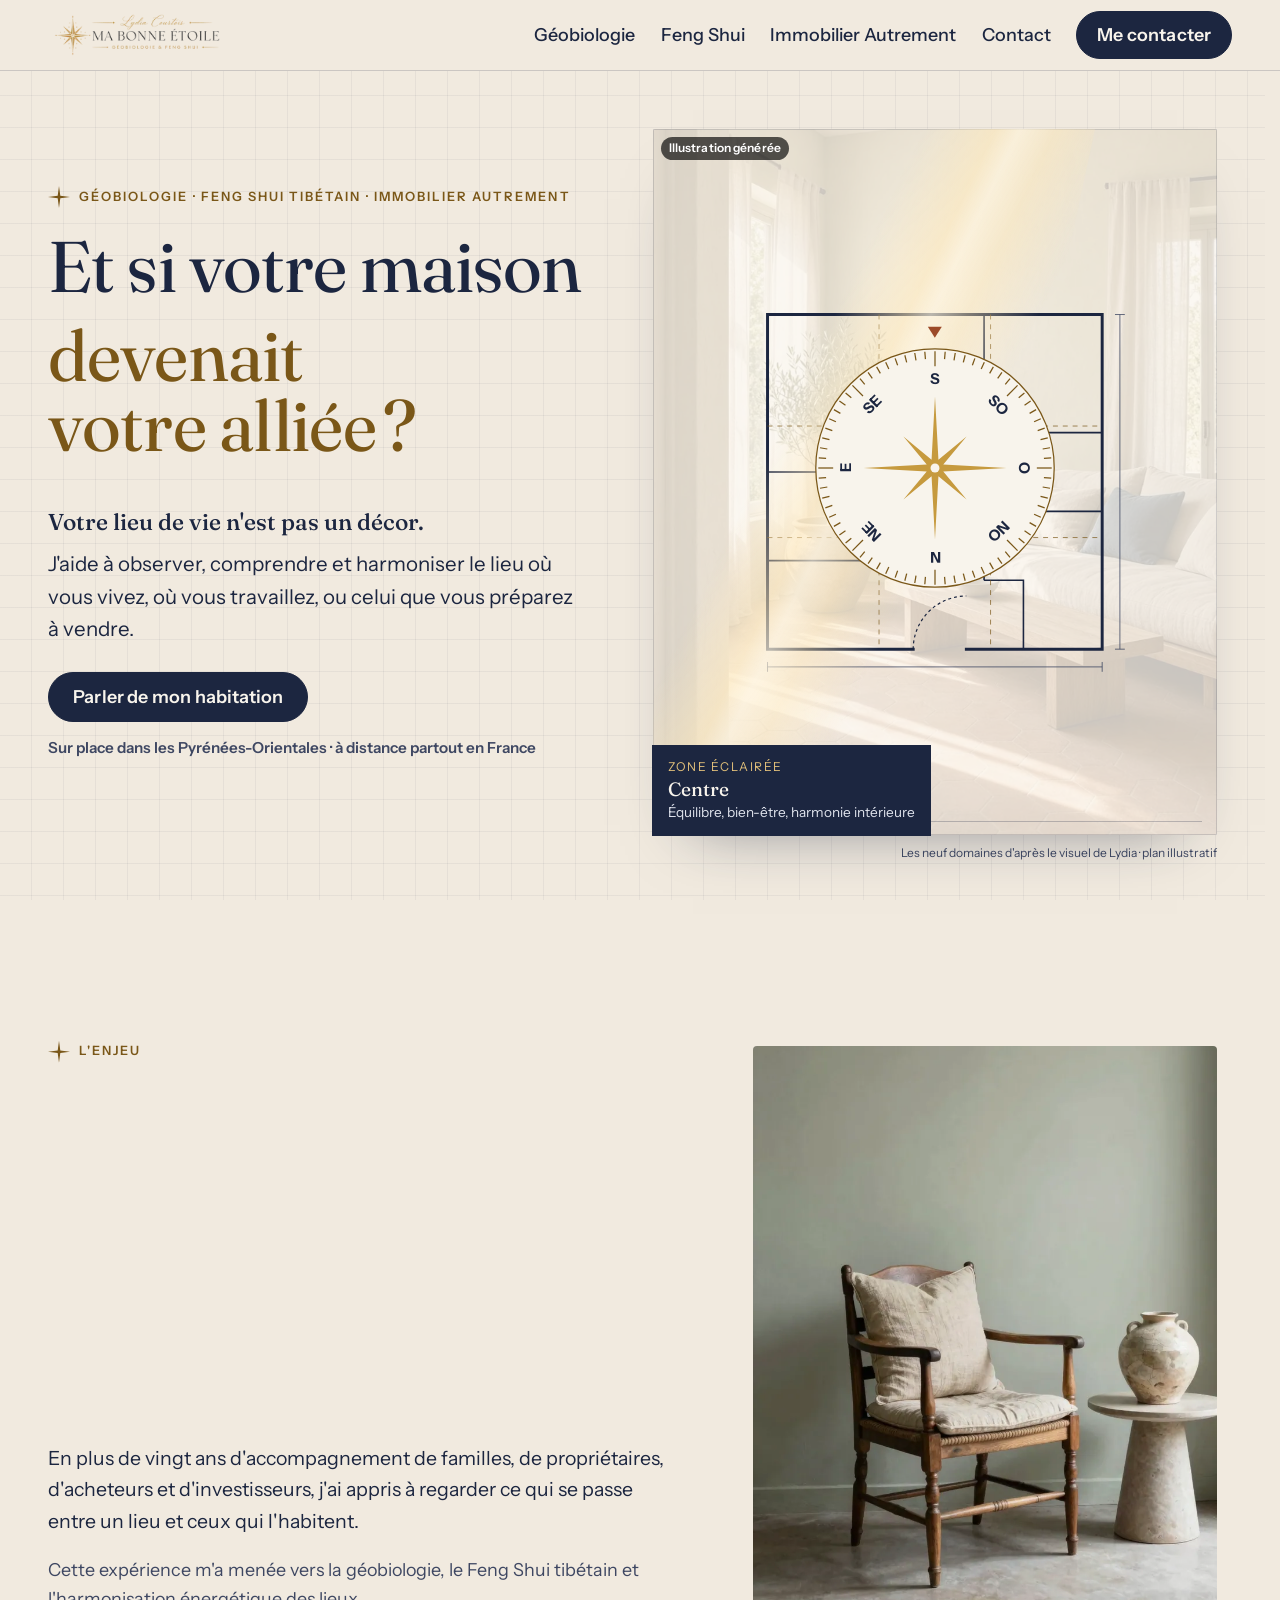
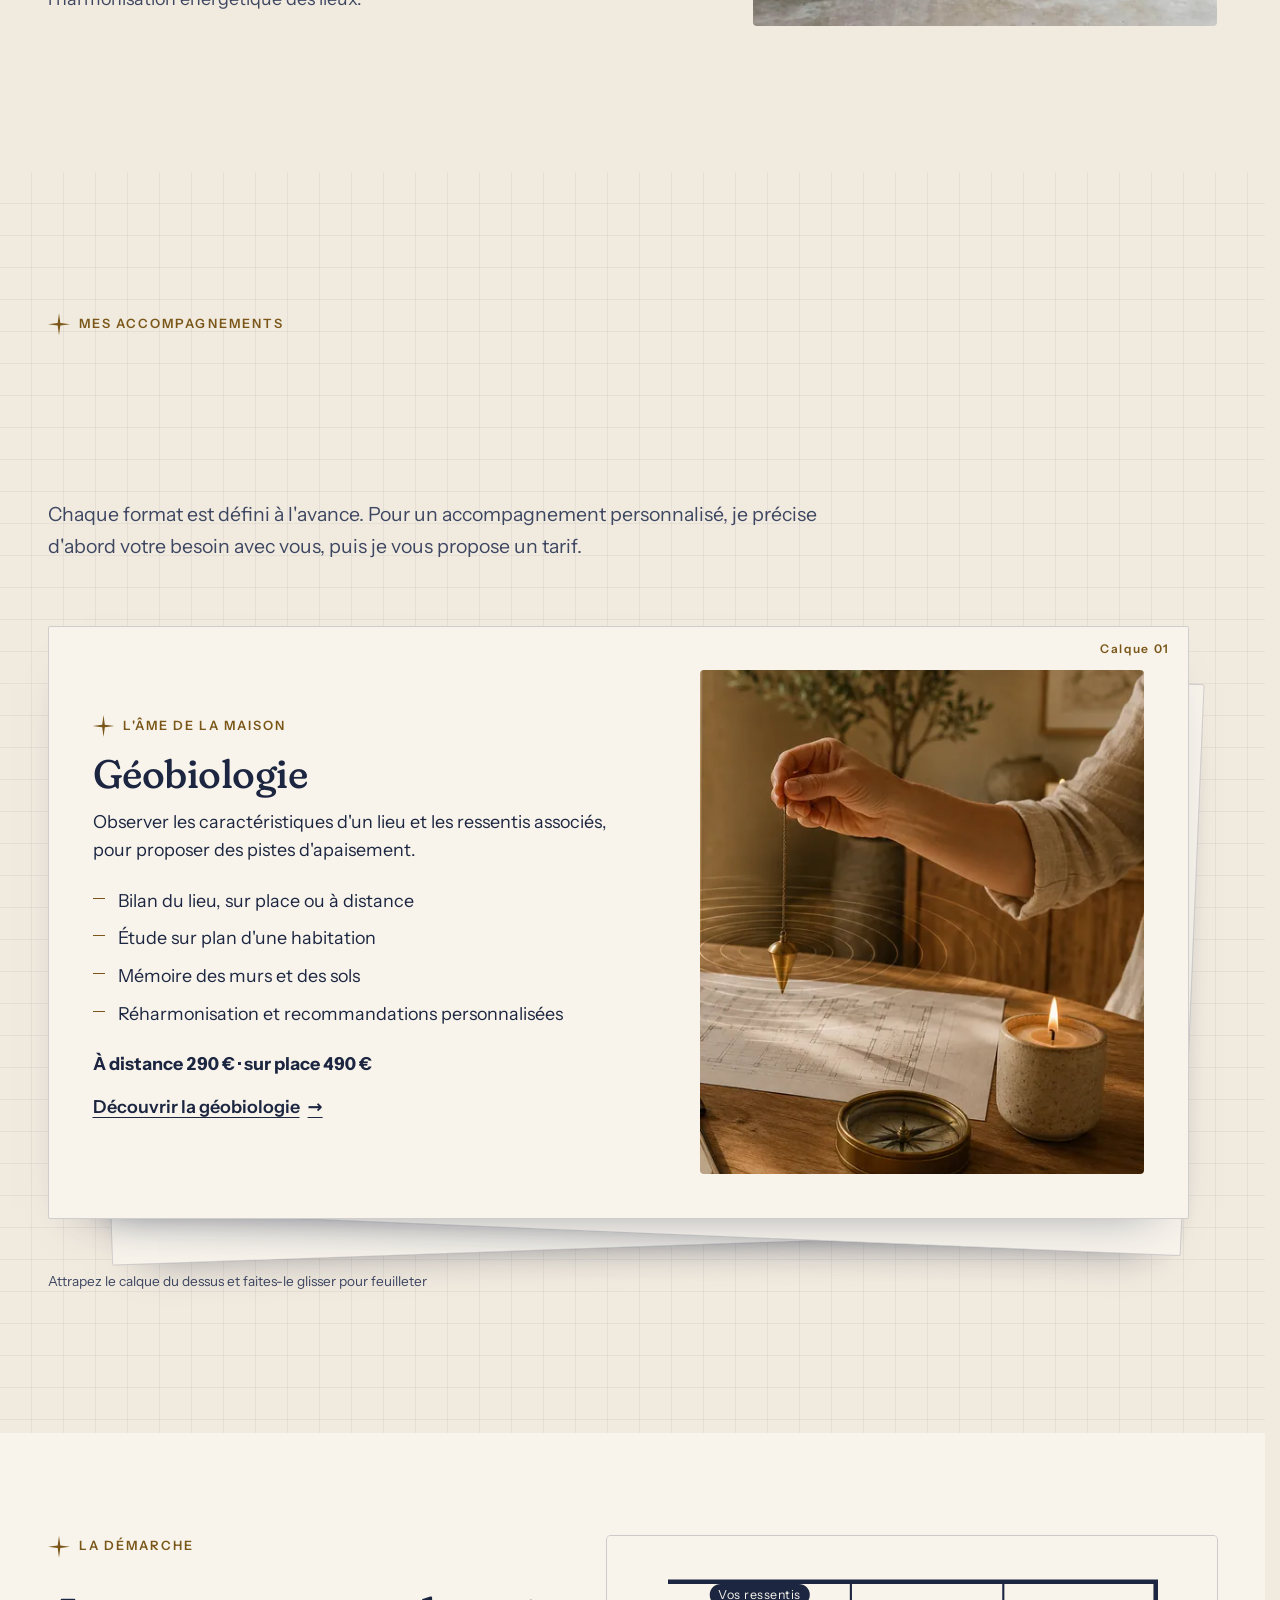
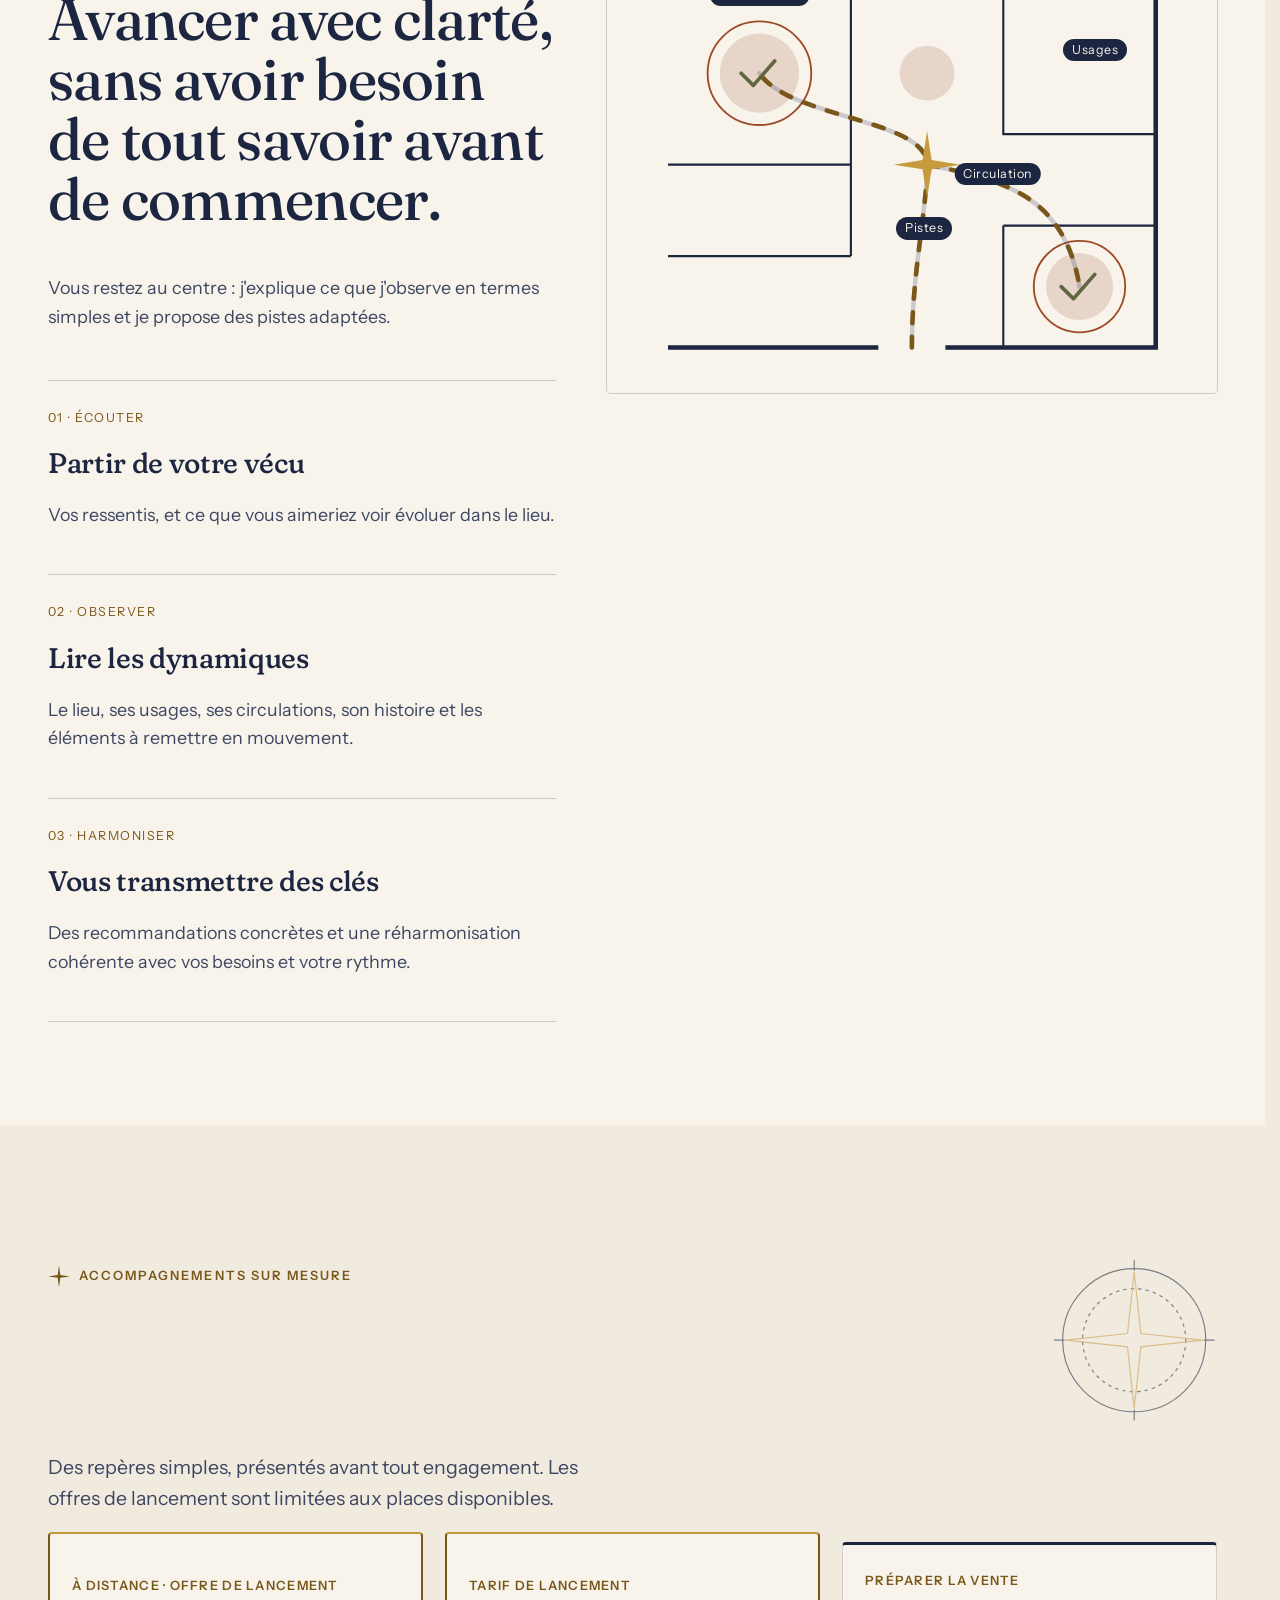
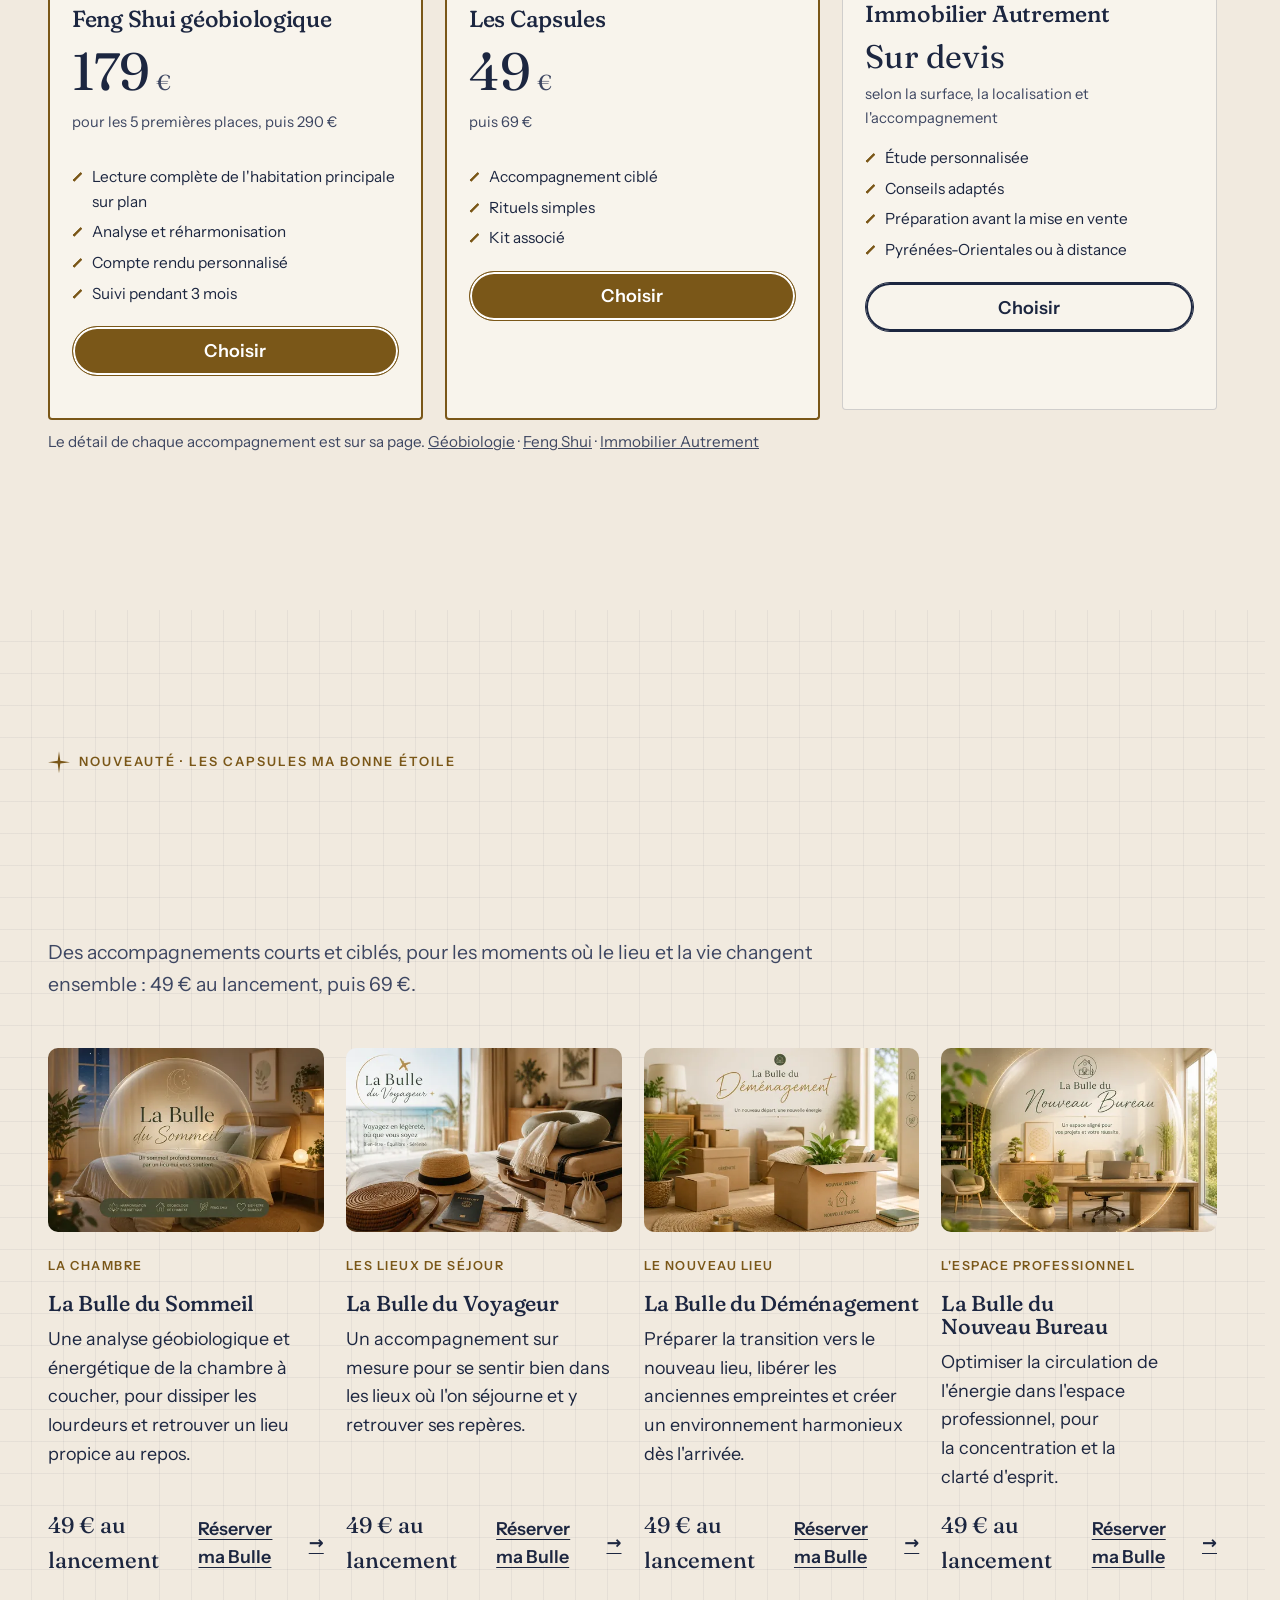
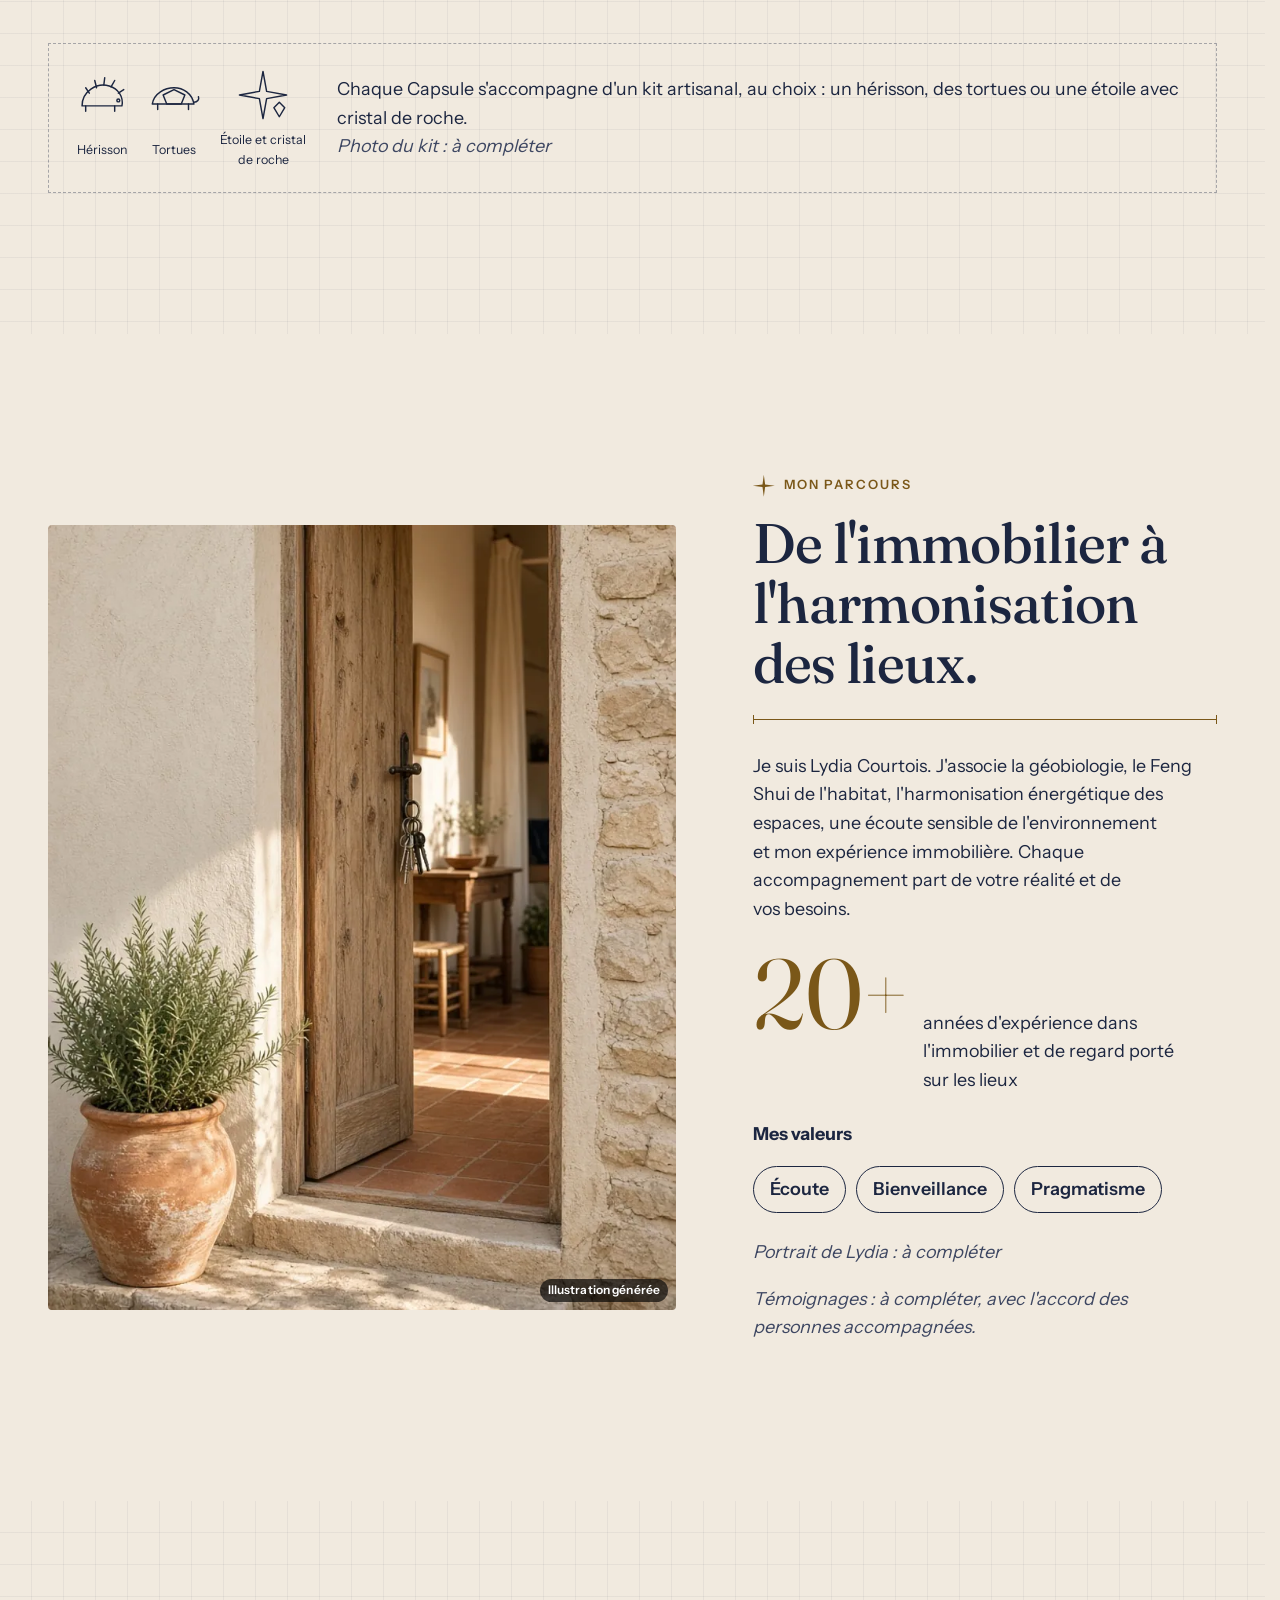
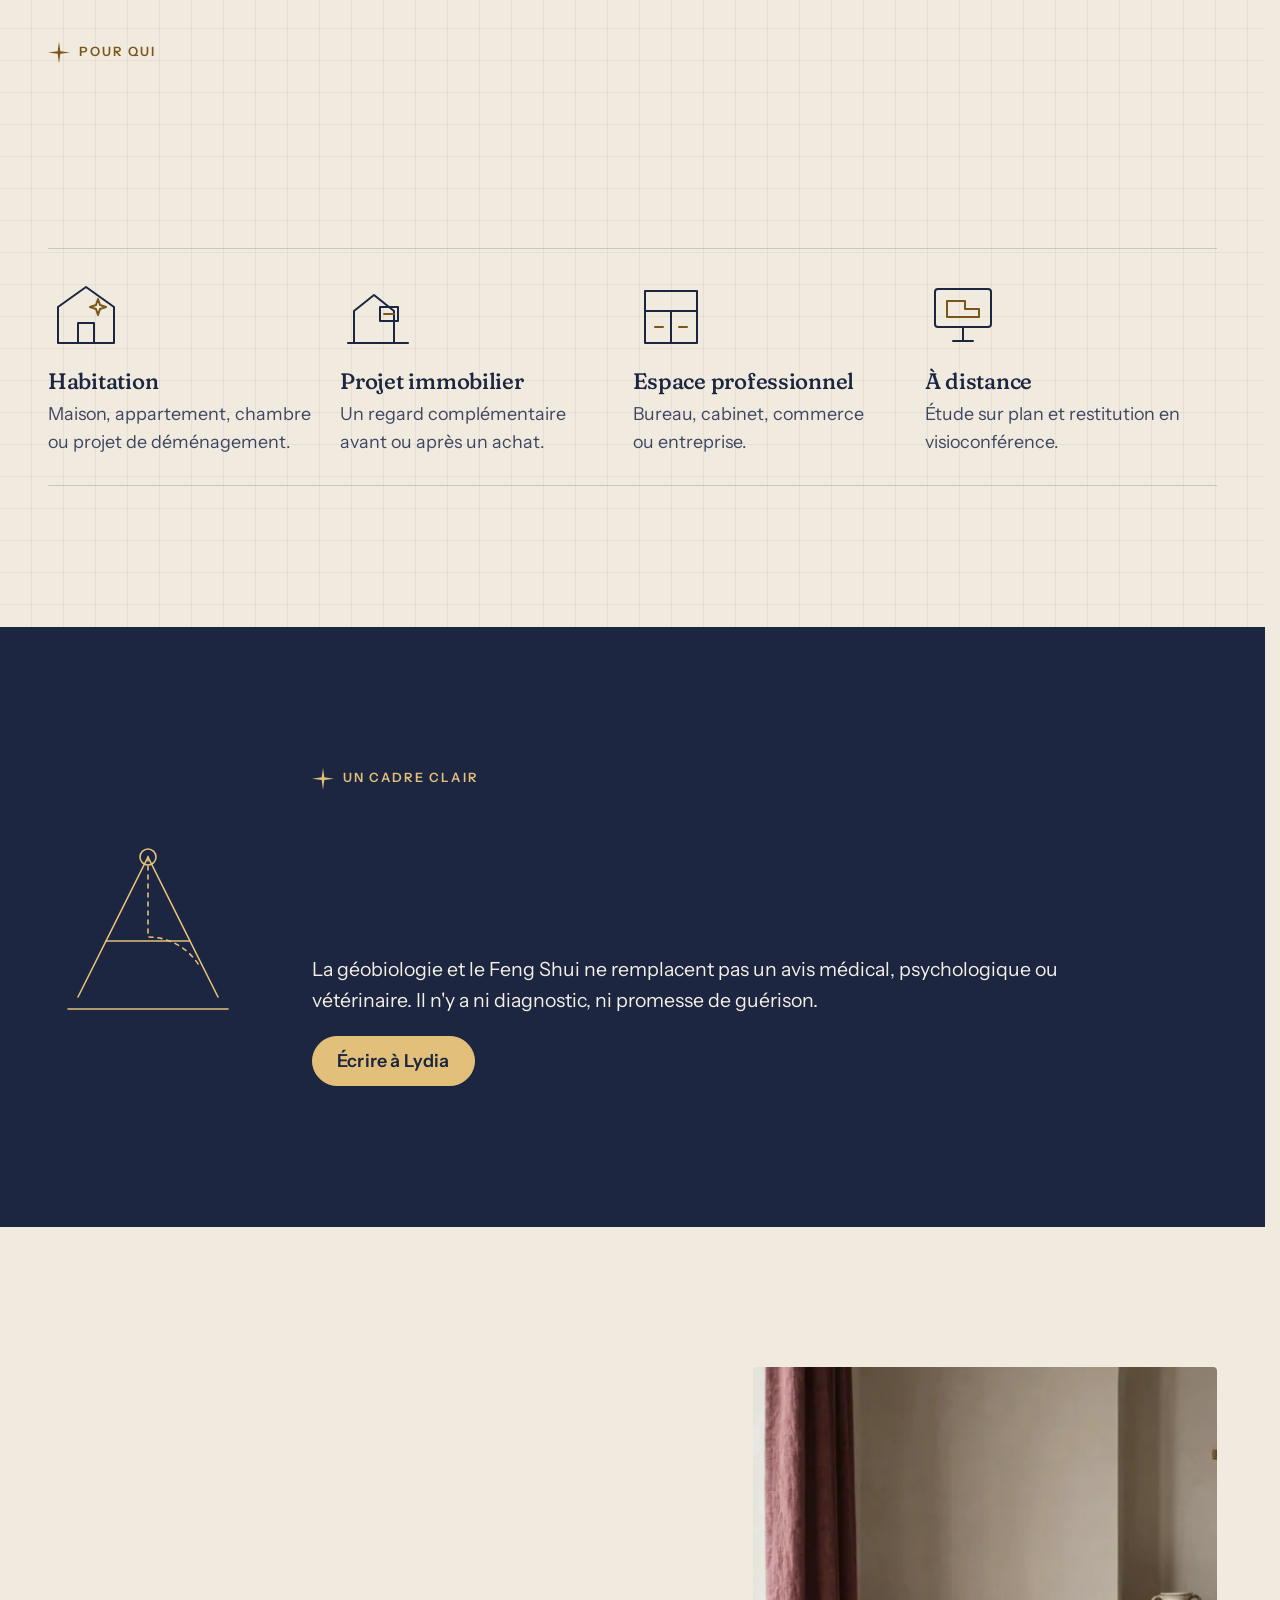
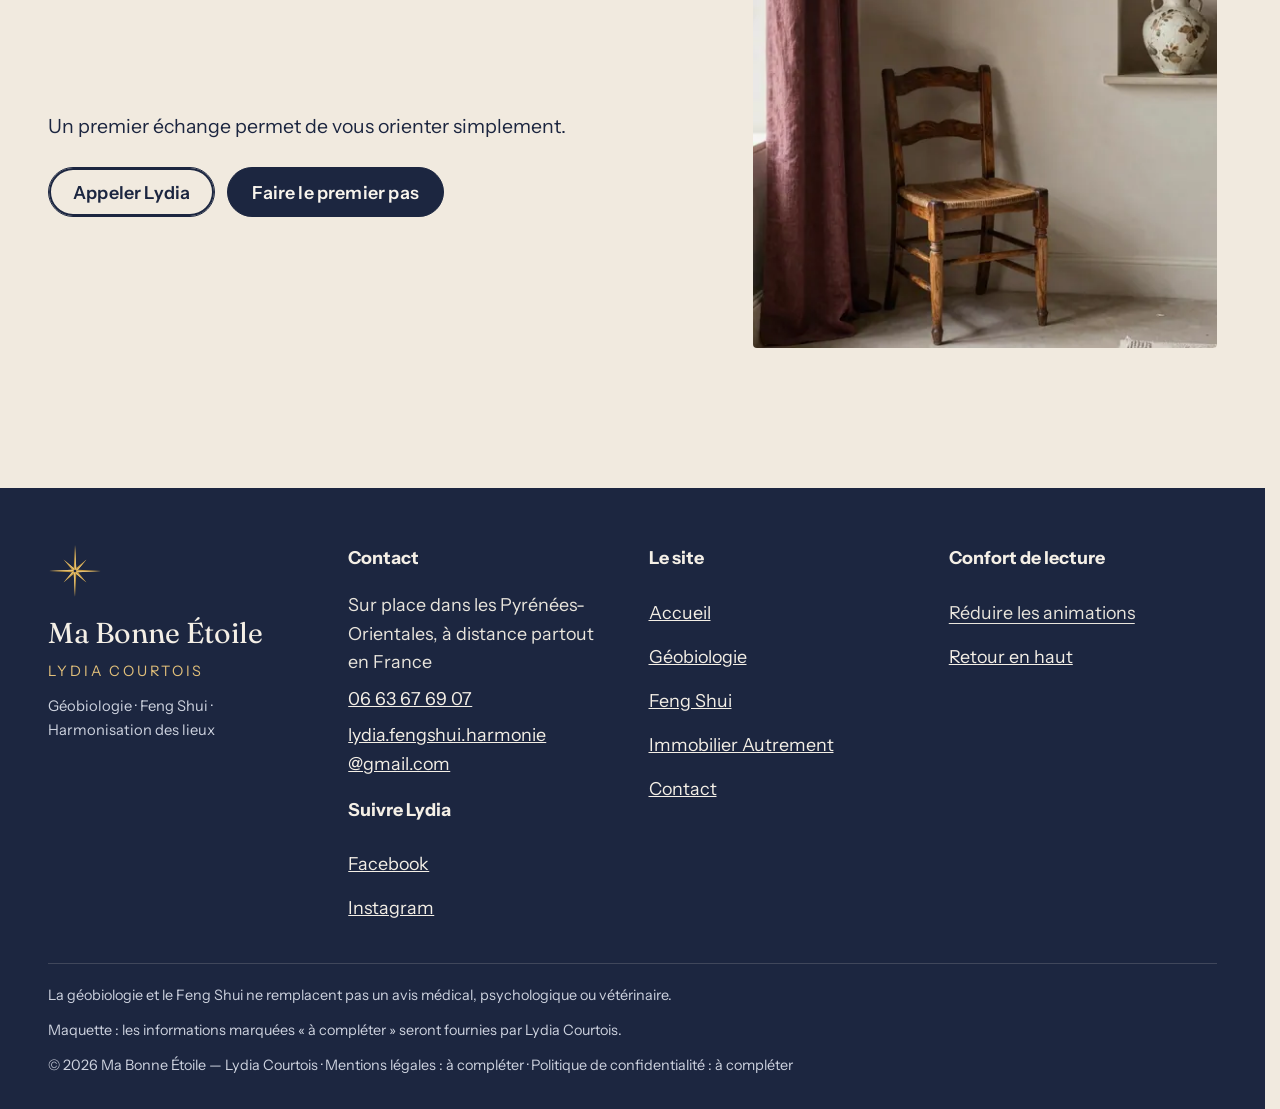
==== commit afbb2e39: "Maquette v2" ====
--- a/index.html
+++ b/index.html
@@ -1,5 +1,5 @@
 <!doctype html>
-<html lang="fr" data-v="1">
+<html lang="fr" data-v="2">
 <head>
 <meta charset="utf-8">
 <meta name="viewport" content="width=device-width, initial-scale=1, viewport-fit=cover">
@@ -40,15 +40,15 @@
 setTimeout(function () { if (!d.classList.contains('demarre')) d.classList.add('secours'); }, 2000);
 })();</script>
 <link rel="preload" href="/assets/polices/fraunces.woff2" as="font" type="font/woff2" crossorigin>
-<link rel="stylesheet" href="/assets/css/socle.css?v=1">
-<link rel="stylesheet" href="/assets/css/modules.css?v=1">
-<link rel="stylesheet" href="/assets/css/site.css?v=1">
-<link rel="modulepreload" href="/assets/js/site.js?v=1">
-<link rel="modulepreload" href="/assets/js/socle/index.js?v=1">
+<link rel="stylesheet" href="/assets/css/socle.css?v=2">
+<link rel="stylesheet" href="/assets/css/modules.css?v=2">
+<link rel="stylesheet" href="/assets/css/site.css?v=2">
+<link rel="modulepreload" href="/assets/js/site.js?v=2">
+<link rel="modulepreload" href="/assets/js/socle/index.js?v=2">
 <script src="/assets/vendor/gsap.min.js" defer></script>
 <script src="/assets/vendor/ScrollTrigger.min.js" defer></script>
 <script src="/assets/vendor/SplitText.min.js" defer></script>
-<script type="module" src="/assets/js/site.js?v=1"></script>
+<script type="module" src="/assets/js/site.js?v=2"></script>
 <meta name="theme-color" content="#f1eadf">
 <link rel="icon" href="/assets/images/favicon.svg" type="image/svg+xml">
 <link rel="apple-touch-icon" href="/assets/images/apple-touch-icon.png">
@@ -65,7 +65,7 @@
 <meta name="twitter:card" content="summary_large_image">
 <script type="application/ld+json">{"@context":"https://schema.org","@type":"ProfessionalService","name":"Ma Bonne Étoile — Lydia Courtois","url":"https://lydiacourtois-maquette.vercel.app/","telephone":"+33663676907","email":"lydia.fengshui.harmonie@gmail.com","areaServed":["Pyrénées-Orientales","France"],"sameAs":["https://www.facebook.com/lydia.fengshui.harmonie","https://www.instagram.com/lydia.feng.shui.harmonie"],"description":"Géobiologie, Feng Shui tibétain et Immobilier Autrement : accompagnements sur place dans les Pyrénées-Orientales et à distance partout en France."}</script>
 </head>
-<body id="haut">
+<body id="haut" class="page-accueil">
 <div data-voile data-forme="etoile" aria-hidden="true"><div class="voile-contenu"><svg class="etoile voile-etoile" viewBox="-100 -100 200 200" aria-hidden="true" focusable="false"><polygon class="etoile-corps" points="0.0,-96.0 4.6,-11.1 42.4,-42.4 11.1,-4.6 96.0,0.0 11.1,4.6 42.4,42.4 4.6,11.1 0.0,96.0 -4.6,11.1 -42.4,42.4 -11.1,4.6 -96.0,0.0 -11.1,-4.6 -42.4,-42.4 -4.6,-11.1"/><path class="etoile-relief" d="M0 0L0.0 -96.0L4.6 -11.1ZM0 0L42.4 -42.4L11.1 -4.6ZM0 0L96.0 0.0L11.1 4.6ZM0 0L42.4 42.4L4.6 11.1ZM0 0L0.0 96.0L-4.6 11.1ZM0 0L-42.4 42.4L-11.1 4.6ZM0 0L-96.0 0.0L-11.1 -4.6ZM0 0L-42.4 -42.4L-4.6 -11.1Z"/><circle class="etoile-coeur" r="5"/></svg><span data-voile-libelle>Accueil</span></div></div>
 <div class="ouverture-panneau" data-ouverture aria-hidden="true">
   <svg class="ouverture-plan" viewBox="0 0 1000 600" preserveAspectRatio="xMidYMid slice" aria-hidden="true"><path d="M150 90 H850 V510 H150 Z M150 300 H420 M420 90 V510 M620 90 V300 M620 300 H850 M520 510 V420 M300 300 V510"/><path class="ouverture-porte" d="M480 510 A60 60 0 0 1 540 450"/></svg>
@@ -137,7 +137,7 @@
   <div class="conteneur duo">
     <div>
       <p class="surtitre">L&#39;enjeu</p>
-      <h2 class="titre-grand" data-anime="lignes" data-axes data-grille="typo" data-fil-repere>Certaines maisons accueillent tout de suite. D&#39;autres laissent un malaise difficile à expliquer.</h2>
+      <h2 class="titre-grand titre-etoiles" data-anime="gsap" data-effet="titre-etoiles" data-axes data-grille="typo" data-fil-repere>Certaines maisons accueillent tout de suite. D&#39;autres laissent un malaise difficile à expliquer.</h2>
       <p class="chapo" data-anime>En plus de vingt ans d&#39;accompagnement de familles, de propriétaires, d&#39;acheteurs et d&#39;investisseurs, j&#39;ai appris à regarder ce qui se passe entre un lieu et ceux qui l&#39;habitent.</p>
       <p class="texte-doux" data-anime>Cette expérience m&#39;a menée vers la géobiologie, le Feng Shui tibétain et l&#39;harmonisation énergétique des lieux.</p>
     </div>
@@ -152,7 +152,7 @@
   <div class="conteneur">
     <div class="facons-tete">
       <p class="surtitre">Mes accompagnements</p>
-      <h2 class="titre-section" data-anime="lignes" data-axes data-fil-repere>Trois façons de faire du lieu un allié.</h2>
+      <h2 class="titre-section titre-etoiles" data-anime="gsap" data-effet="titre-etoiles" data-axes data-fil-repere>Trois façons de faire du lieu un allié.</h2>
       <p class="chapo texte-doux" data-anime>Chaque format est défini à l&#39;avance. Pour un accompagnement personnalisé, je précise d&#39;abord votre besoin avec vous, puis je vous propose un tarif.</p>
     </div>
     <div class="tep calques-pile" data-module="temoignages-en-pile" data-feuilleter="Calque">
@@ -249,15 +249,11 @@
   </div>
 </section>
 <section class="section tarifs" id="tarifs" data-fil="gauche">
-  <div class="conteneur tarifs-grille">
-    <figure class="media tarifs-media" data-grok data-fx="parallaxe" style="--cadrage:50% 50%">
-  <picture>
-    <img src="/assets/images/grok/accueil-tarifs-1280.webp" srcset="/assets/images/grok/accueil-tarifs-640.webp 640w, /assets/images/grok/accueil-tarifs-1280.webp 1280w" sizes="(max-width: 860px) 92vw, 30vw" alt="Table à dessin, calque vierge et compas en laiton au soleil du matin" width="1280" height="854" loading="lazy" decoding="async">
-  </picture><figcaption class="mention-ia">Illustration générée</figcaption>
-</figure>
-    <div>
+  <div class="conteneur tarifs-grille tarifs--accueil">
+    <svg class="tarifs-dessin" viewBox="0 0 200 200" aria-hidden="true" data-fx="trace" data-visuel><circle cx="100" cy="100" r="86"/><circle cx="100" cy="100" r="62" stroke-dasharray="3 6"/><path class="or" d="M100 18 L108 92 L182 100 L108 108 L100 182 L92 108 L18 100 L92 92 Z"/><path d="M100 4 V16 M100 184 V196 M4 100 H16 M184 100 H196"/></svg>
+    <div class="tarifs-tete">
       <p class="surtitre">Accompagnements sur mesure</p>
-      <h2 class="titre-section" data-anime="lignes" data-axes data-fil-repere>Des tarifs clairs pour choisir sereinement.</h2>
+      <h2 class="titre-section titre-etoiles" data-anime="gsap" data-effet="titre-etoiles" data-axes data-fil-repere>Des tarifs clairs pour choisir sereinement.</h2>
       <p class="chapo texte-doux" data-anime>Des repères simples, présentés avant tout engagement. Les offres de lancement sont limitées aux places disponibles.</p>
       <div class="trf" data-module="tarifs-a-rouleaux" data-grille="retour" data-effet="prix-qui-roulent" data-conseillee="Lancement" data-choisie="Choisie">
         <ul class="trf__grille">
@@ -292,7 +288,7 @@
 <section class="section papier" id="capsules" data-fil="droite">
   <div class="conteneur">
     <p class="surtitre">Nouveauté · les Capsules Ma Bonne Étoile</p>
-    <h2 class="titre-section" data-anime="lignes" data-axes data-fil-repere>Des formats simples pour commencer en douceur.</h2>
+    <h2 class="titre-section titre-etoiles" data-anime="gsap" data-effet="titre-etoiles" data-axes data-fil-repere>Des formats simples pour commencer en douceur.</h2>
     <p class="chapo texte-doux" data-anime>Des accompagnements courts et ciblés, pour les moments où le lieu et la vie changent ensemble : 49 € au lancement, puis 69 €.</p>
     <div class="bulles">
       <article class="bulle" id="bulle-sommeil">
@@ -372,7 +368,7 @@
 <section class="section papier" id="pour-qui" data-fil="droite">
   <div class="conteneur">
     <p class="surtitre">Pour qui</p>
-    <h2 class="titre-section" data-anime="lignes" data-axes data-fil-repere>Un accompagnement pour les espaces qui comptent.</h2>
+    <h2 class="titre-section titre-etoiles" data-anime="gsap" data-effet="titre-etoiles" data-axes data-fil-repere>Un accompagnement pour les espaces qui comptent.</h2>
     <div class="espaces" data-anime="cascade">
       <div class="espace"><svg viewBox="0 0 76 76" aria-hidden="true" data-fx="trace" data-visuel><path d="M10 66 V30 L38 10 L66 30 V66 Z"/><path d="M30 66 V46 H46 V66"/><path class="or" d="M50 22 l2 6 6 2 -6 2 -2 6 -2 -6 -6 -2 6 -2 Z"/></svg><h3>Habitation</h3><p>Maison, appartement, chambre ou projet de déménagement.</p></div><div class="espace"><svg viewBox="0 0 76 76" aria-hidden="true" data-fx="trace" data-visuel><path d="M8 66 H68"/><path d="M14 66 V34 L34 18 L54 34 V66"/><path d="M40 30 h18 v14 h-18 Z"/><path class="or" d="M44 37 h10"/></svg><h3>Projet immobilier</h3><p>Un regard complémentaire avant ou après un achat.</p></div><div class="espace"><svg viewBox="0 0 76 76" aria-hidden="true" data-fx="trace" data-visuel><rect x="12" y="14" width="52" height="52"/><path d="M12 34 H64 M38 34 V66"/><path class="or" d="M22 50 h8 M46 50 h8"/></svg><h3>Espace professionnel</h3><p>Bureau, cabinet, commerce ou entreprise.</p></div><div class="espace"><svg viewBox="0 0 76 76" aria-hidden="true" data-fx="trace" data-visuel><rect x="10" y="12" width="56" height="38" rx="3"/><path d="M28 64 H48 M38 50 V64"/><path class="or" d="M22 40 V24 H40 V32 H54 V40 Z"/></svg><h3>À distance</h3><p>Étude sur plan et restitution en visioconférence.</p></div>
     </div>
@@ -383,7 +379,7 @@
     <svg class="cadre-dessin" viewBox="0 0 200 200" aria-hidden="true" data-fx="trace" data-visuel><path d="M30 170 L100 30 L170 170"/><path d="M58 114 H142"/><circle cx="100" cy="30" r="8"/><path d="M100 30 V110 A 60 60 0 0 1 152 140" stroke-dasharray="4 5"/><path d="M20 182 H180"/></svg>
     <div>
       <p class="surtitre">Un cadre clair</p>
-      <h2 class="titre-section" data-anime="lignes" data-axes>Une lecture sensible et concrète du lieu.</h2>
+      <h2 class="titre-section titre-etoiles" data-anime="gsap" data-effet="titre-etoiles" data-axes>Une lecture sensible et concrète du lieu.</h2>
       <p class="chapo" data-anime>La géobiologie et le Feng Shui ne remplacent pas un avis médical, psychologique ou vétérinaire. Il n&#39;y a ni diagnostic, ni promesse de guérison.</p>
       <a href="/contact#demande" class="bouton" data-libelle="Contact">Écrire à Lydia</a>
     </div>
@@ -392,7 +388,7 @@
 <section class="section" id="fin" data-fil="gauche">
   <div class="conteneur duo">
     <div>
-      <h2 class="titre-grand" data-anime="lignes" data-axes data-fil-repere>Parlons de votre lieu et de ce que vous souhaitez y vivre.</h2>
+      <h2 class="titre-grand titre-etoiles" data-anime="gsap" data-effet="titre-etoiles" data-axes data-fil-repere>Parlons de votre lieu et de ce que vous souhaitez y vivre.</h2>
       <p class="chapo" data-anime>Un premier échange permet de vous orienter simplement.</p>
       <p class="fin-actions" data-anime>
         <a class="bouton bouton--contour" href="tel:+33663676907" data-survol="magnetique">Appeler Lydia</a>
--- a/assets/css/site.css
+++ b/assets/css/site.css
@@ -463,3 +463,159 @@
 .bagua-case.est-allumee, .bagua-case.est-allumee .dir { color: #fff; }
 .see .see__etiquette { transition: none !important; }
 .see:not(.see--vivant) .see__etiquette, .see--vivant .see__etiquette.est-allume { background: var(--encre); color: var(--papier); }
+
+/* ============================== v2 : un monde par page ============================== */
+/* Géobiologie : chaux et olive */
+.page-geobiologie { --accent: #4f5634; --couleur-accent: #4f5634; }
+.page-geobiologie main { background: #f4f1ea; }
+.page-geobiologie .surtitre { color: #4f5634; }
+.page-geobiologie .section.papier { background-color: #e5e7d8; background-image: none; }
+.page-geobiologie .fic__trace { stroke: #6b7448; }
+/* Feng Shui : nuit et or */
+.page-feng-shui main { background: var(--nuit); }
+.page-feng-shui #adapter { background: #f6f0e4; }
+/* Immobilier Autrement : terre cuite */
+.page-immobilier-autrement { --accent: var(--terre); --couleur-accent: var(--terre); }
+.page-immobilier-autrement main { background: #f3e7da; }
+.page-immobilier-autrement .surtitre { color: var(--terre); }
+.page-immobilier-autrement .section.papier { background-color: #ead6c2; background-image: none; }
+.page-immobilier-autrement .fic__trace { stroke: var(--terre); }
+.page-immobilier-autrement .bouton:not(.bouton--contour) { background: var(--terre); border-color: var(--terre); }
+/* Contact : aube */
+.page-contact main { background: linear-gradient(180deg, #f6e6d6 0%, #f1eadf 40%, #f1eadf 100%); }
+.page-contact .contact-ouv.papier { background-color: transparent; }
+
+/* Tarifs : sans photo, un dessin tracé, une mise en page par page */
+.tarifs-grille { grid-template-columns: minmax(0, 1fr); position: relative; }
+.tarifs-dessin { position: absolute; right: 0; top: -8px; width: clamp(90px, 13vw, 170px); height: auto; fill: none; stroke: currentColor; stroke-width: 1.4; stroke-linecap: round; stroke-linejoin: round; opacity: .55; }
+.tarifs-dessin .or { stroke: var(--or); opacity: 1; }
+.tarifs-tete .titre-section, .tarifs-tete .chapo { max-width: min(36rem, calc(100% - 160px)); }
+.tarifs--accueil .trf__grille { grid-template-columns: repeat(auto-fit, minmax(260px, 1fr)); gap: 22px; }
+/* Géobiologie : relevé en lignes */
+.tarifs--geobiologie .trf__grille { grid-template-columns: minmax(0, 1fr); gap: 0; border-top: 2px solid #4f5634; }
+.tarifs--geobiologie .trf__formule { grid-template-columns: minmax(150px, .9fr) minmax(130px, .7fr) minmax(0, 1.4fr) auto; align-items: center; column-gap: 28px; border: 0; border-bottom: 1px solid rgba(28, 38, 64, .2); background: transparent; padding: 24px 0; }
+.tarifs--geobiologie .trf__formule > * { margin: 0; }
+.tarifs--geobiologie .trf__sur { grid-column: 1; grid-row: 1; }
+.tarifs--geobiologie .trf__nom { grid-column: 1; grid-row: 2; }
+.tarifs--geobiologie .trf__prix { grid-column: 2; grid-row: 1 / 3; }
+.tarifs--geobiologie .trf__note { grid-column: 2; grid-row: 3; min-height: 0; }
+.tarifs--geobiologie .trf__inclus { grid-column: 3; grid-row: 1 / 4; }
+.tarifs--geobiologie .trf__choisir { grid-column: 4; grid-row: 1 / 4; }
+@media (max-width: 860px) { .tarifs--geobiologie .trf__formule { grid-template-columns: 1fr auto; } .tarifs--geobiologie .trf__formule > * { grid-column: auto !important; grid-row: auto !important; } .tarifs--geobiologie .trf__inclus, .tarifs--geobiologie .trf__choisir { grid-column: 1 / -1 !important; } }
+/* Feng Shui : nuit, anneau de boussole derrière le prix */
+.tarifs--feng-shui .trf__formule { background: var(--nuit-2); border: 1px solid rgba(226, 192, 122, .35); border-top: 3px solid var(--or-clair); color: #f4efe6; }
+.tarifs--feng-shui .trf__prix { position: relative; }
+.tarifs--feng-shui .trf__prix::before { content: ""; position: absolute; left: -14px; top: 50%; width: 92px; height: 92px; translate: 0 -50%; border-radius: 50%; border: 1px dashed rgba(226, 192, 122, .45); pointer-events: none; }
+.tarifs--feng-shui .trf__note, .tarifs--feng-shui .trf__sur { color: #dfe3ec; }
+.tarifs--feng-shui .trf__inclus li::before { background: var(--or-clair); }
+.tarifs--feng-shui .trf__choisir { color: #f4efe6; border-color: rgba(244, 239, 230, .6); }
+.tarifs--feng-shui .trf__tampon { border-color: var(--or-clair); color: var(--or-clair); }
+/* Immobilier : fiches de visite posées de biais */
+.tarifs--immobilier-autrement .trf__formule { background: #fffaf3; border: 1px solid rgba(156, 74, 40, .3); border-top: 3px solid var(--terre); box-shadow: 0 22px 40px -30px rgba(80, 40, 20, .6); }
+@media (min-width: 900px) {
+  .tarifs--immobilier-autrement .trf__formule:nth-child(1) { rotate: -1.6deg; }
+  .tarifs--immobilier-autrement .trf__formule:nth-child(3) { rotate: 1.4deg; }
+}
+
+/* ============================== Géobiologie : la lumière rasante sur le mur ============================== */
+.memoire { position: relative; background: #13161f; color: #f4efe6; overflow: hidden; }
+.memoire-scene { position: relative; height: clamp(420px, 78svh, 820px); cursor: crosshair; touch-action: pan-y; --mx: 30%; --my: 40%; --r: clamp(160px, 22vw, 320px); }
+.memoire-photo { position: absolute; inset: 0; border-radius: 0; }
+.memoire-ombre { position: absolute; inset: 0; background: rgba(12, 14, 20, .9);
+  -webkit-mask: radial-gradient(circle var(--r) at var(--mx) var(--my), transparent 0, rgba(0, 0, 0, .35) 45%, #000 100%);
+          mask: radial-gradient(circle var(--r) at var(--mx) var(--my), transparent 0, rgba(0, 0, 0, .35) 45%, #000 100%); }
+.memoire-mot { position: absolute; translate: -50% -50%; padding: 6px 14px; border: 1px solid rgba(226, 192, 122, .6); background: rgba(19, 22, 31, .82); color: #f4efe6; font: 600 max(12px, .82rem) var(--police-texte); letter-spacing: .12em; text-transform: uppercase; opacity: .18; transition: opacity .5s; pointer-events: none; white-space: nowrap; }
+.memoire-mot.est-eclaire { opacity: 1; }
+.memoire-texte { position: relative; padding-block: clamp(36px, 6vw, 72px) clamp(56px, 8vw, 110px); }
+.memoire .surtitre { color: var(--or-clair); }
+.memoire .chapo { color: #dfe3ec; max-width: 44em; }
+.memoire-indice { font-size: max(12px, .85rem); color: var(--or-clair); letter-spacing: .08em; text-transform: uppercase; }
+@media (hover: none) { .memoire-indice .souris { display: none; } }
+@media (hover: hover) { .memoire-indice .doigt { display: none; } }
+.calme .memoire-ombre, html:not(.js) .memoire-ombre { -webkit-mask: none; mask: none; background: rgba(12, 14, 20, .35); }
+.calme .memoire-mot, html:not(.js) .memoire-mot { opacity: 1; }
+.fic > .memoire { position: relative; z-index: 2; }
+
+/* ============================== Feng Shui : roue des cinq éléments, grille épinglée ============================== */
+.elements-grille { display: grid; grid-template-columns: minmax(0, 1fr) minmax(0, 1fr); gap: clamp(28px, 5vw, 80px); align-items: center; }
+.roue { margin: 0; justify-self: center; width: min(100%, 480px); }
+.roue-svg { width: 100%; height: auto; overflow: visible; }
+.roue-cercle { fill: none; stroke: rgba(226, 192, 122, .35); stroke-width: 1; stroke-dasharray: 3 6; }
+.roue-cycle { fill: none; stroke: rgba(226, 192, 122, .7); stroke-width: 1.4; }
+.roue-etoile { fill: none; stroke: rgba(244, 239, 230, .25); stroke-width: 1; }
+.roue-noeud circle { fill: var(--nuit-2); stroke: var(--or-clair); stroke-width: 1.4; transition: fill .45s; }
+.roue-nom { fill: #f4efe6; font: 600 15px var(--police-texte); letter-spacing: .06em; }
+.roue-noeud.est-actif circle { fill: var(--or); }
+.roue-noeud.est-actif .roue-nom { fill: var(--nuit); }
+.roue-centre { fill: var(--or-clair); }
+.elements-lu { font-family: var(--police-titres); font-size: clamp(2.4rem, 1.6rem + 3vw, 4.4rem); color: var(--or-clair); margin: .4em 0 .2em; min-height: 1.2em; }
+.elements-source { color: #cdd2de; }
+@media (max-width: 860px) { .elements-grille { grid-template-columns: 1fr; } }
+.page-feng-shui .a-completer { color: inherit; }
+.domaines-section { min-height: 100svh; display: flex; align-items: center; }
+.domaines-section .domaines { width: min(100% - 2 * var(--gouttiere), var(--largeur)); }
+.domaines-grille { width: min(100%, calc(100svh - var(--entete-h) - 80px)); justify-self: center; }
+.domaine.est-allume { background: var(--nuit); color: #f4efe6; box-shadow: inset 0 0 0 2px var(--or); }
+
+/* ============================== Immobilier : porte qui s'ouvre, visite pièce par pièce ============================== */
+.porte { position: absolute; inset: 0; z-index: 2; display: flex; perspective: 1400px; pointer-events: none; }
+.battant { flex: 1; background:
+  linear-gradient(90deg, rgba(0, 0, 0, .12), transparent 18%, transparent 82%, rgba(0, 0, 0, .12)),
+  repeating-linear-gradient(0deg, transparent 0 46%, rgba(70, 30, 12, .35) 46% 47%, transparent 47% 100%), #8f5a3a;
+  border: 10px solid #74452b; box-shadow: inset 0 0 0 2px rgba(255, 230, 200, .18); backface-visibility: hidden; }
+.battant--g { transform-origin: 0 50%; }
+.battant--d { transform-origin: 100% 50%; }
+html.js:not(.calme):not([data-arrivee="retour"]) .porte:not(.est-ouverte) .battant { transform: rotateY(0deg); }
+.porte.est-ouverte .battant--g, .calme .battant--g, html[data-arrivee="retour"] .battant--g { transform: rotateY(-112deg); }
+.porte.est-ouverte .battant--d, .calme .battant--d, html[data-arrivee="retour"] .battant--d { transform: rotateY(112deg); }
+html:not(.js) .porte { display: none; }
+.visite { background: #ead6c2; overflow: hidden; }
+.visite-tete { flex: none; }
+.visite-tete .titre-section { font-size: clamp(1.6rem, min(3.4vw, 5.6vh), 3rem); max-width: 26ch; margin-bottom: .3em; }
+.visite-tete .texte-doux { max-width: 54em; margin-bottom: clamp(10px, 2vh, 20px); font-size: .98rem; }
+@media (max-height: 760px) { .visite-tete .texte-doux { display: none; } }
+.visite-piste { position: relative; display: flex; gap: clamp(16px, 2vw, 28px); padding: 0 var(--gouttiere) 8px; overflow-x: auto; scroll-snap-type: x mandatory; }
+.visite.epingle .visite-piste { overflow: visible; }
+.visite-chemin { position: absolute; left: 0; top: 34%; width: 200%; height: 40px; fill: none; stroke: var(--terre); stroke-width: 2.5; stroke-dasharray: 3 10; stroke-linecap: round; pointer-events: none; z-index: 0; }
+.piece { position: relative; z-index: 1; flex: 0 0 auto; height: 100%; aspect-ratio: 3 / 4; display: grid; grid-template-rows: minmax(0, 1fr) auto auto; gap: 6px; scroll-snap-align: center; }
+.piece-media { width: 100%; height: 100%; min-height: 0; border-radius: 2px; }
+.piece-n { margin: 6px 0 0; font: 700 max(12px, .8rem) var(--police-texte); letter-spacing: .14em; color: var(--terre); }
+.piece h3 { margin: 0; font-size: clamp(1.1rem, .9rem + .7vw, 1.5rem); }
+.visite .galerie-progres { flex: none; height: 3px; margin: 14px var(--gouttiere) 0; background: rgba(156, 74, 40, .2); }
+.visite .galerie-progres span { display: block; height: 100%; background: var(--terre); transform-origin: 0 50%; transform: scaleX(0); }
+.visite-indice { flex: none; margin: 8px var(--gouttiere) 0; font-size: max(12px, .8rem); color: var(--encre-douce); }
+@media (min-width: 761px) { .visite-indice { display: none; } }
+@media (max-width: 760px) { .visite { height: auto !important; } .piece { height: auto; width: 74vw; } .piece-media { aspect-ratio: 4 / 5; } }
+
+/* ============================== Contact : l'étoile vers le département, l'aube ============================== */
+.etoile-vol { position: absolute; left: 0; top: 0; width: 34px; height: 34px; pointer-events: none; z-index: 3; opacity: 0; }
+.etoile-vol .etoile { width: 100%; height: 100%; }
+.etoile-vol .etoile-coeur { fill: var(--papier); }
+.calme .etoile-vol, html:not(.js) .etoile-vol { display: none; }
+.panorama-cadre { position: relative; }
+.aube { position: absolute; inset: 0; border-radius: var(--rayon); background: linear-gradient(180deg, rgba(242, 162, 110, .55), rgba(250, 210, 160, .25) 45%, transparent 75%); pointer-events: none; }
+
+/* ============================== Titres en lettres-étoiles ============================== */
+.titre-etoiles .lettre-etoile { display: inline-block; will-change: transform, opacity; }
+html.js:not(.calme):not([data-arrivee="retour"]) .titre-etoiles:not(.vu) { opacity: 0; }
+.titre-etoiles.vu { opacity: 1; }
+
+/* Titre à la règle : la règle graduée passe et laisse sa cote */
+.titre-regle { --regle: 100%; }
+html.js:not(.calme):not([data-arrivee="retour"]) .titre-regle:not(.est-trace) { clip-path: inset(-10% calc(100% - var(--regle)) -30% 0); }
+html.js:not(.calme):not([data-arrivee="retour"]) .titre-regle { transition: none; }
+.titre-regle::before { content: ""; position: absolute; top: -6px; bottom: -6px; left: var(--regle); width: 14px; translate: -100% 0; border: 1px solid var(--or-texte); background: repeating-linear-gradient(180deg, var(--or-texte) 0 1px, transparent 1px 6px) 2px 0 / 6px 100% no-repeat, #fbf6ea; opacity: 0; pointer-events: none; }
+.titre-regle.en-trace::before { opacity: 1; }
+.nuit .texte-doux, .nuit .chapo.texte-doux { color: #cdd2de; }
+
+/* Audit v2 */
+@media (max-width: 400px) { .memoire-mot:nth-of-type(4) { display: none; } }
+.trf__tampon { visibility: hidden; }
+.trf__formule--choisie .trf__tampon { visibility: visible; }
+.tarifs--geobiologie .trf__tampon { right: auto; left: 52%; top: 50%; translate: 0 -50%; }
+.page-immobilier-autrement .surtitre, .piece-n { color: #82391b; }
+.page-immobilier-autrement .nuit .surtitre { color: var(--or-clair); }
+.page-immobilier-autrement .bouton:not(.bouton--contour) { color: #fff; }
+.immo-photo { overflow: hidden; }
+.visite.epingle .visite-piste { overflow-x: auto; }
+@media (min-width: 761px) { html.js:not(.calme) .visite.epingle .visite-piste { overflow: visible; } }
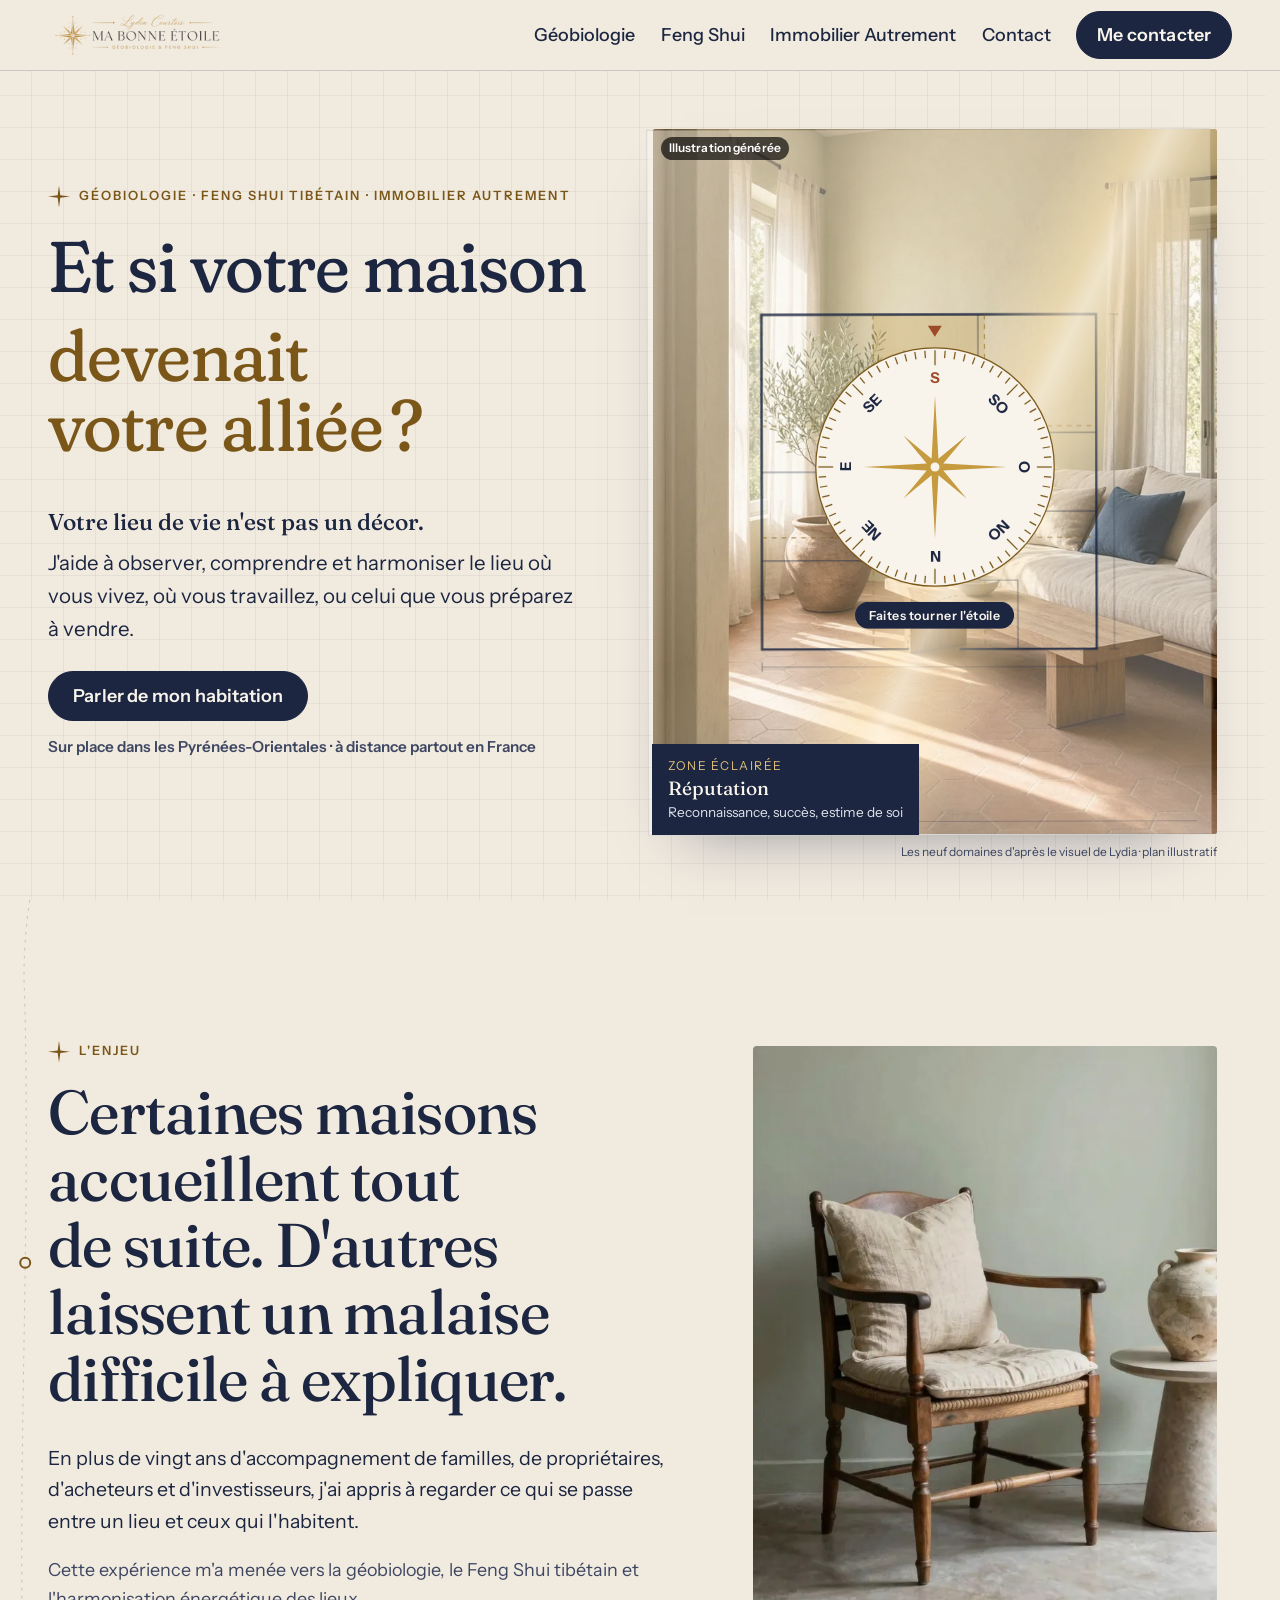
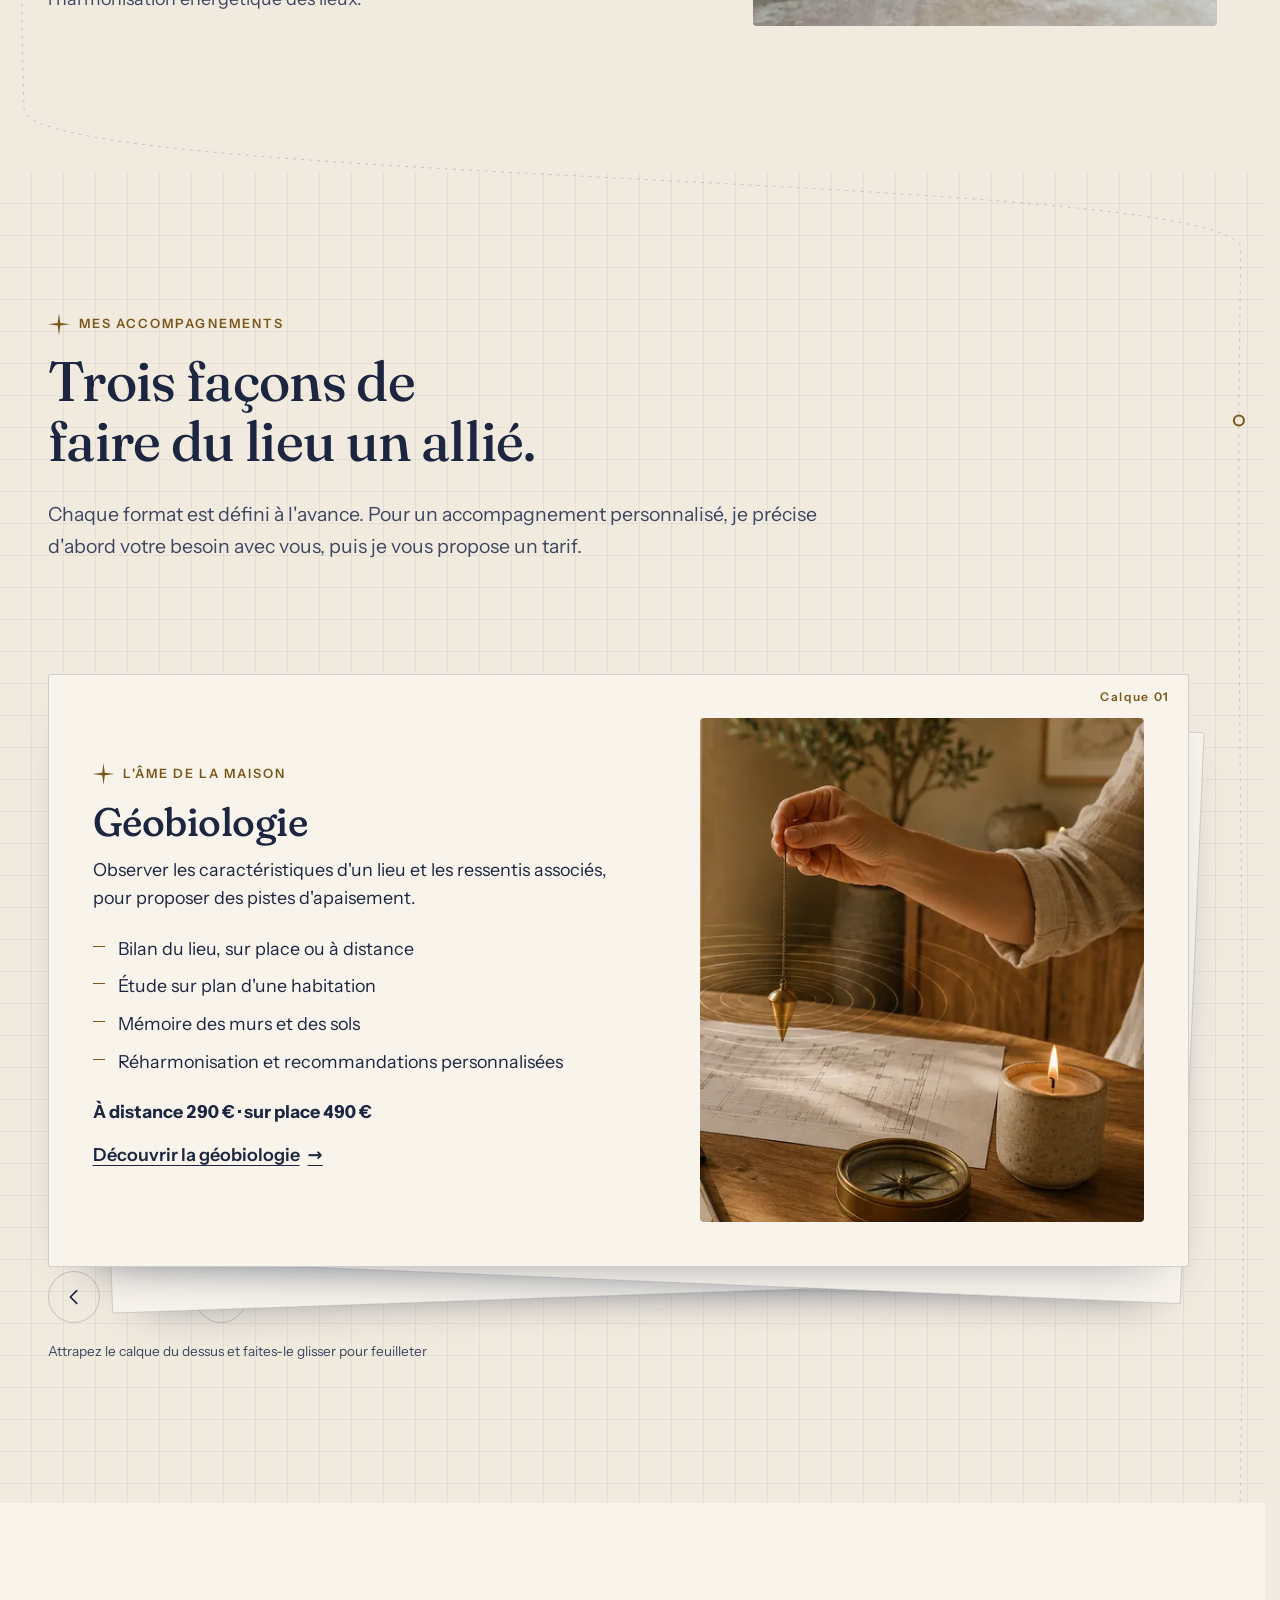
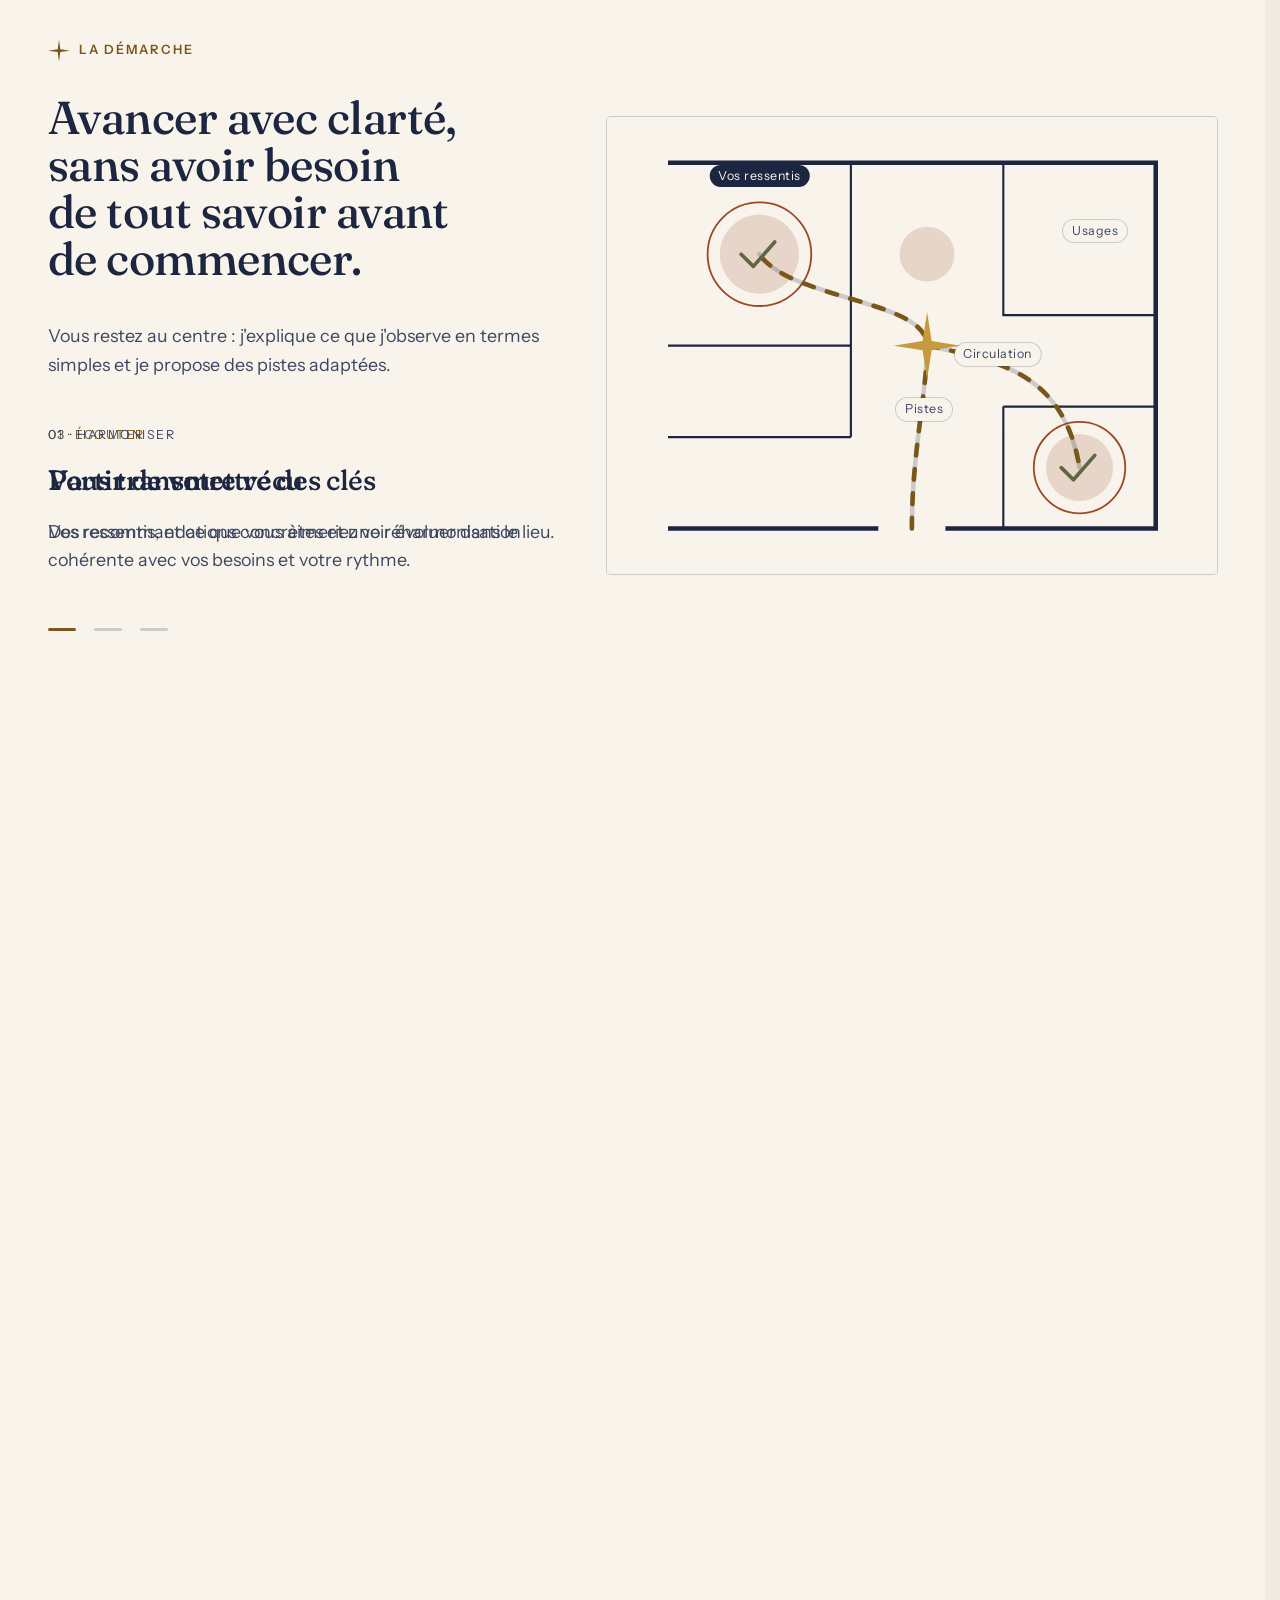
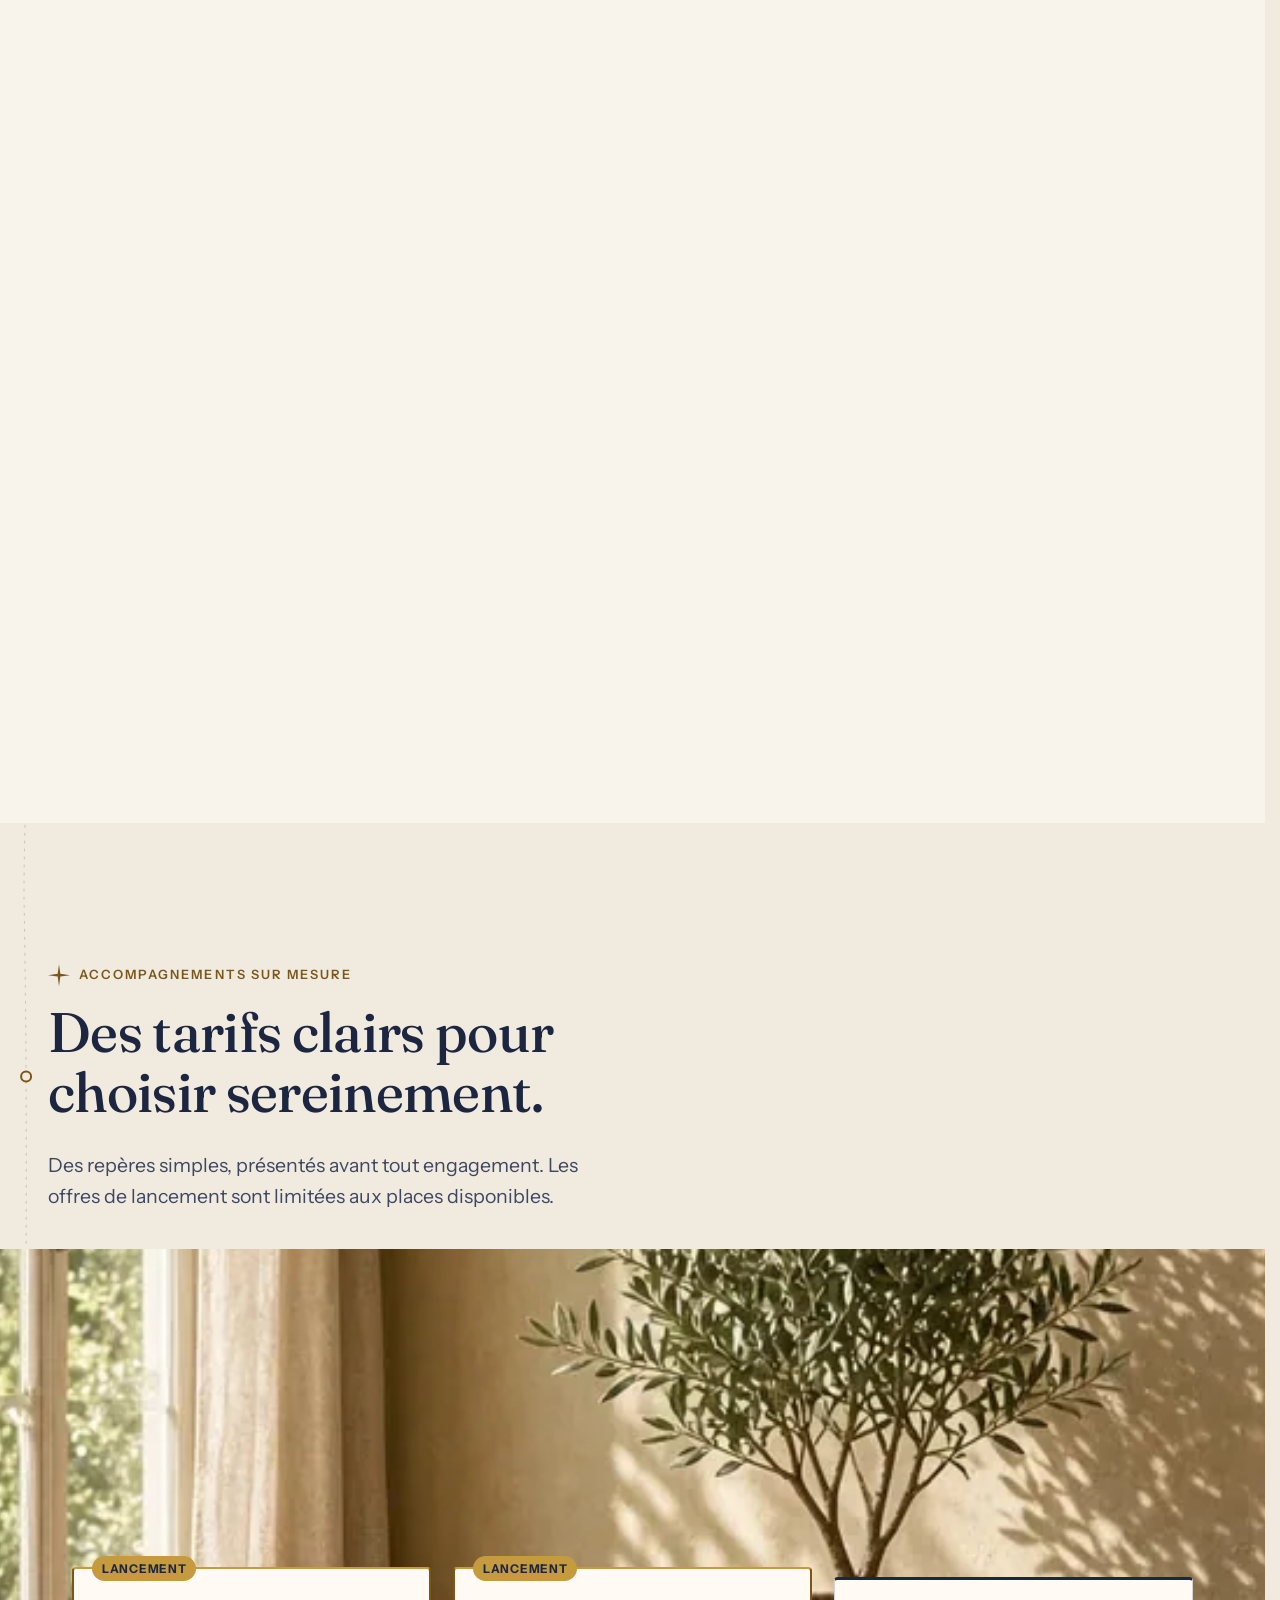
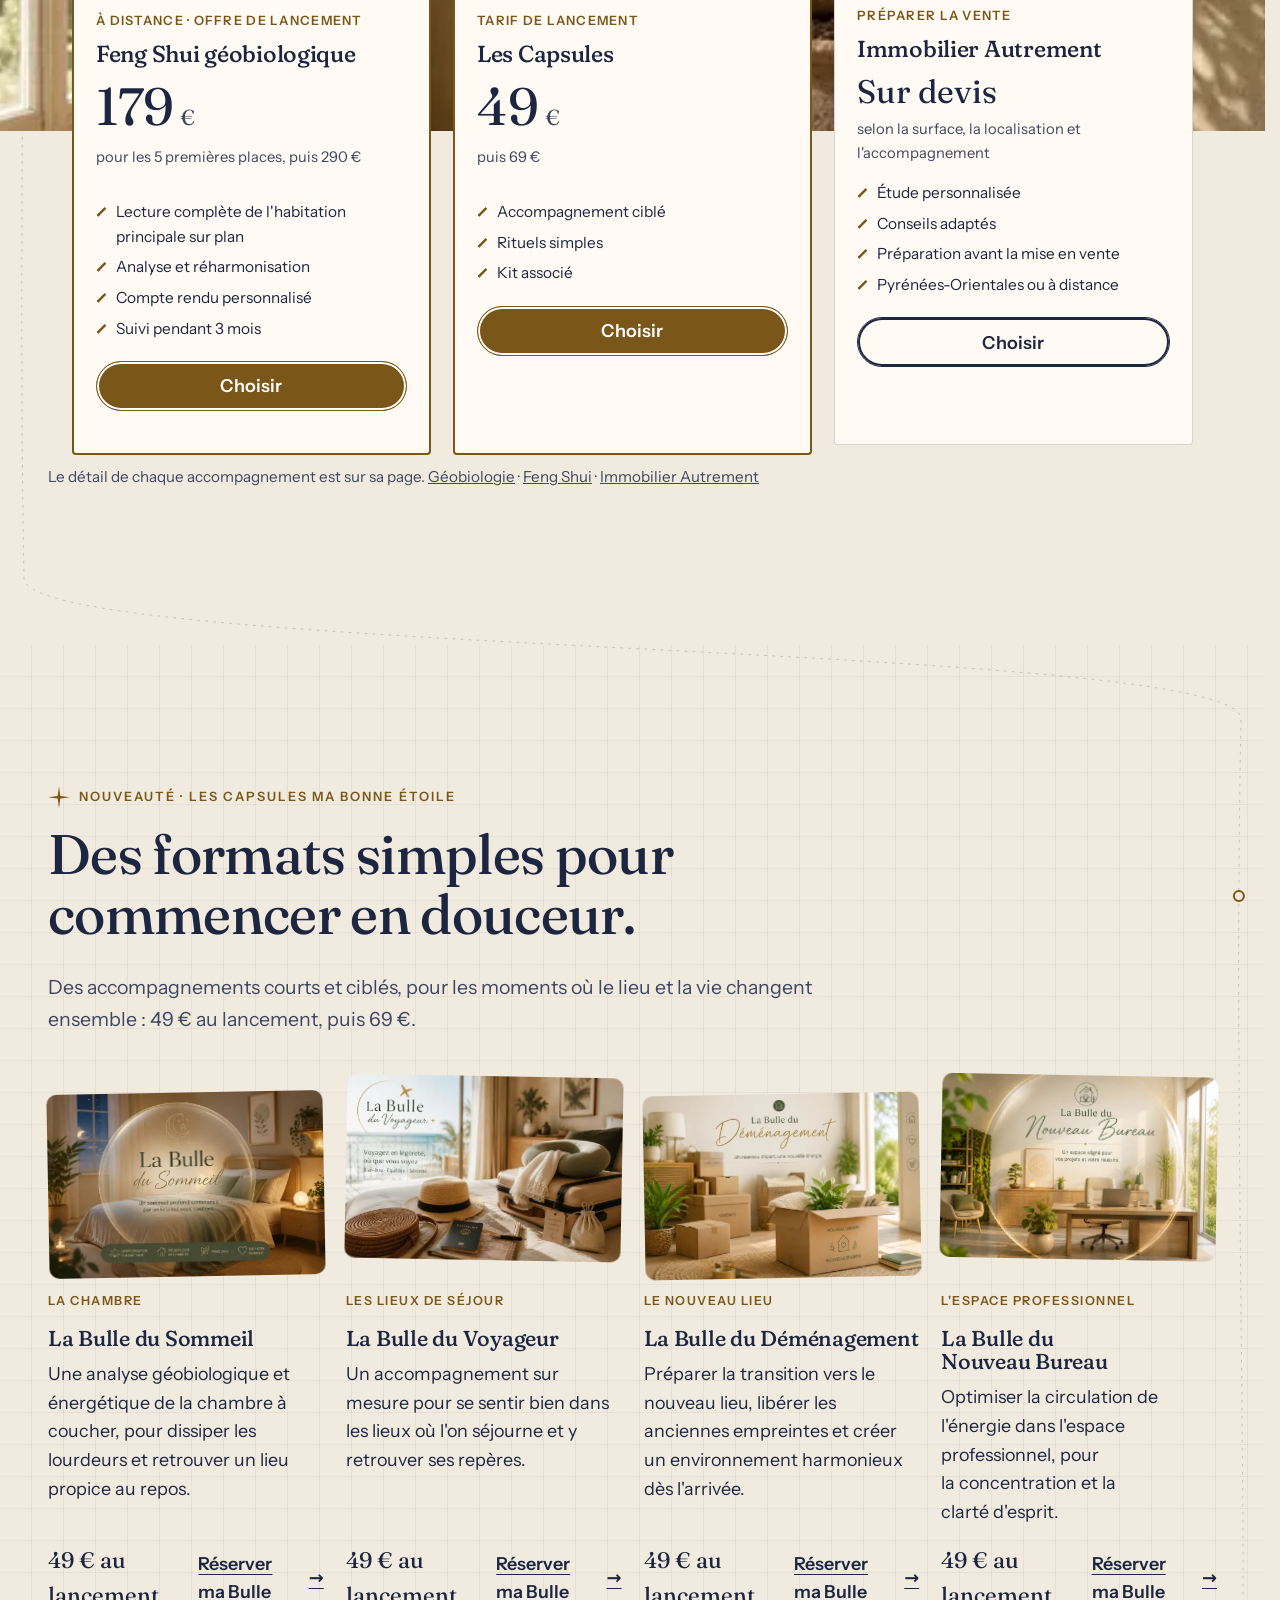
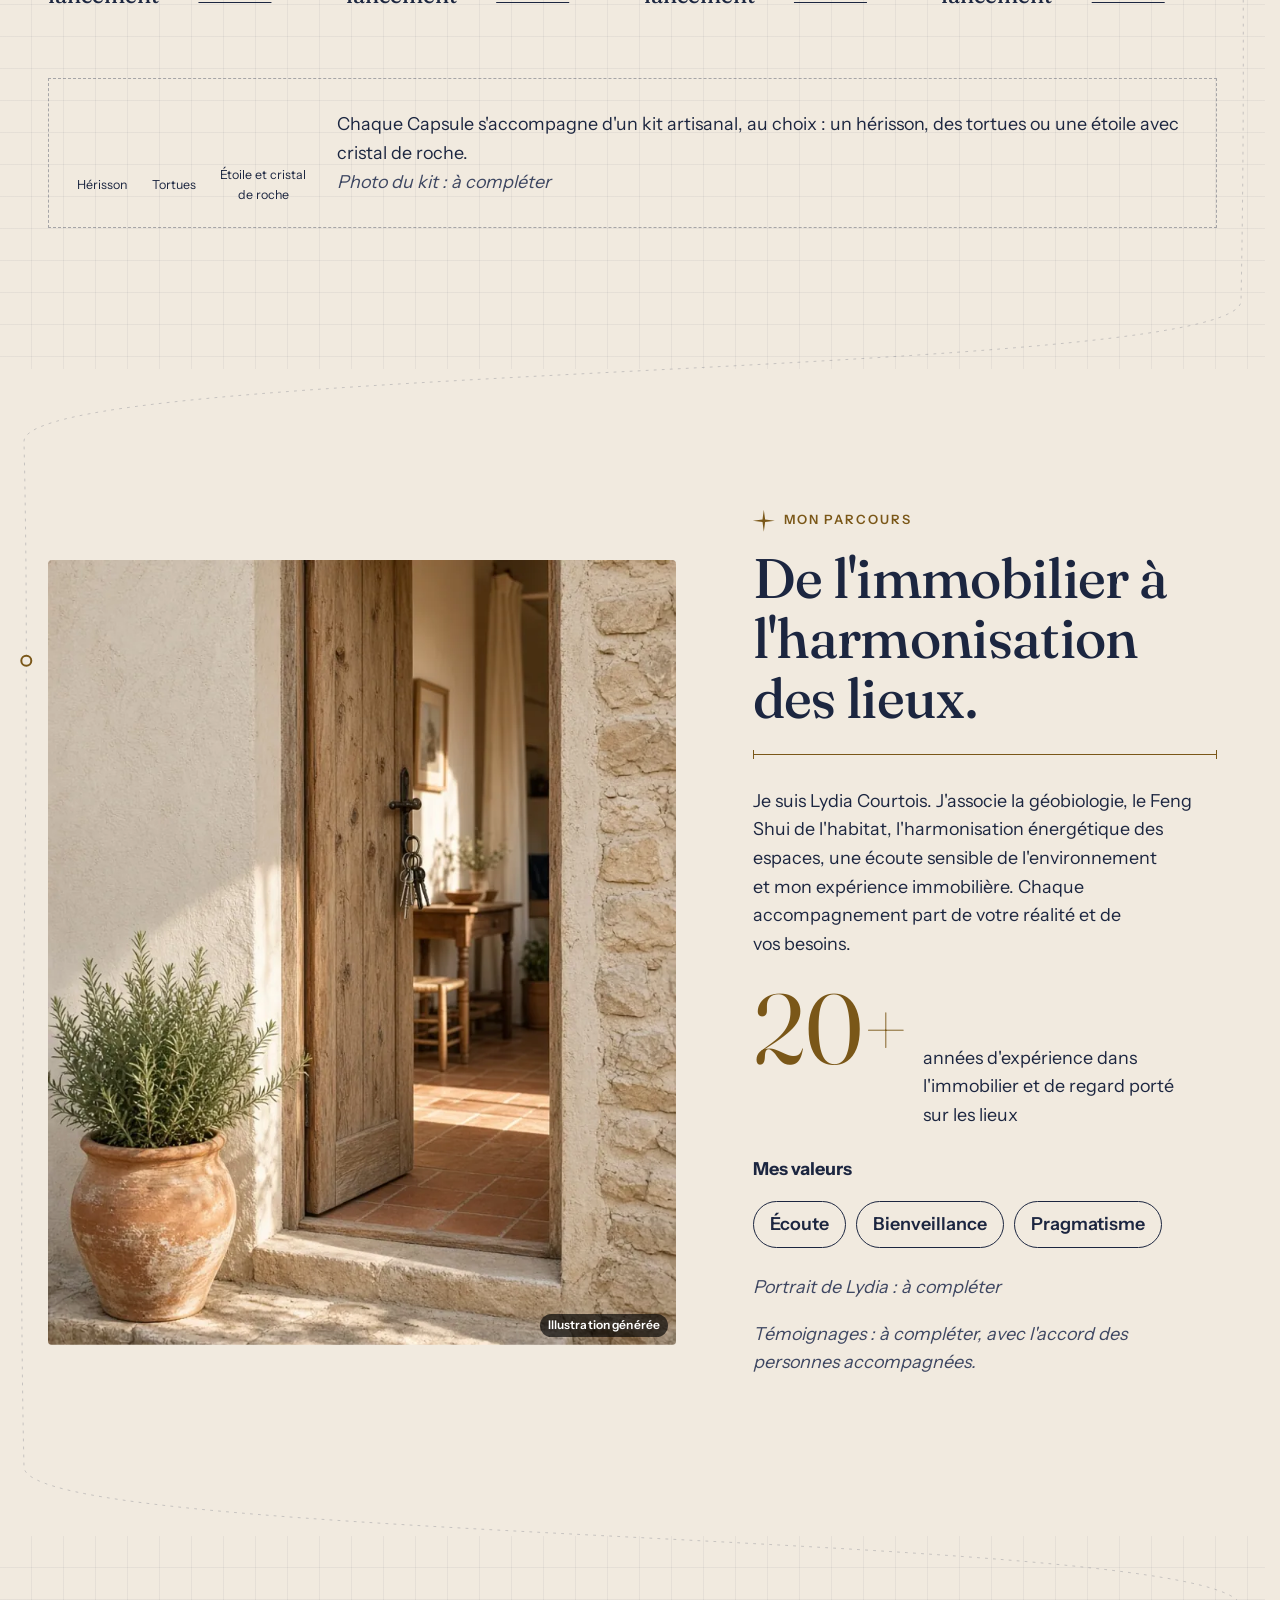
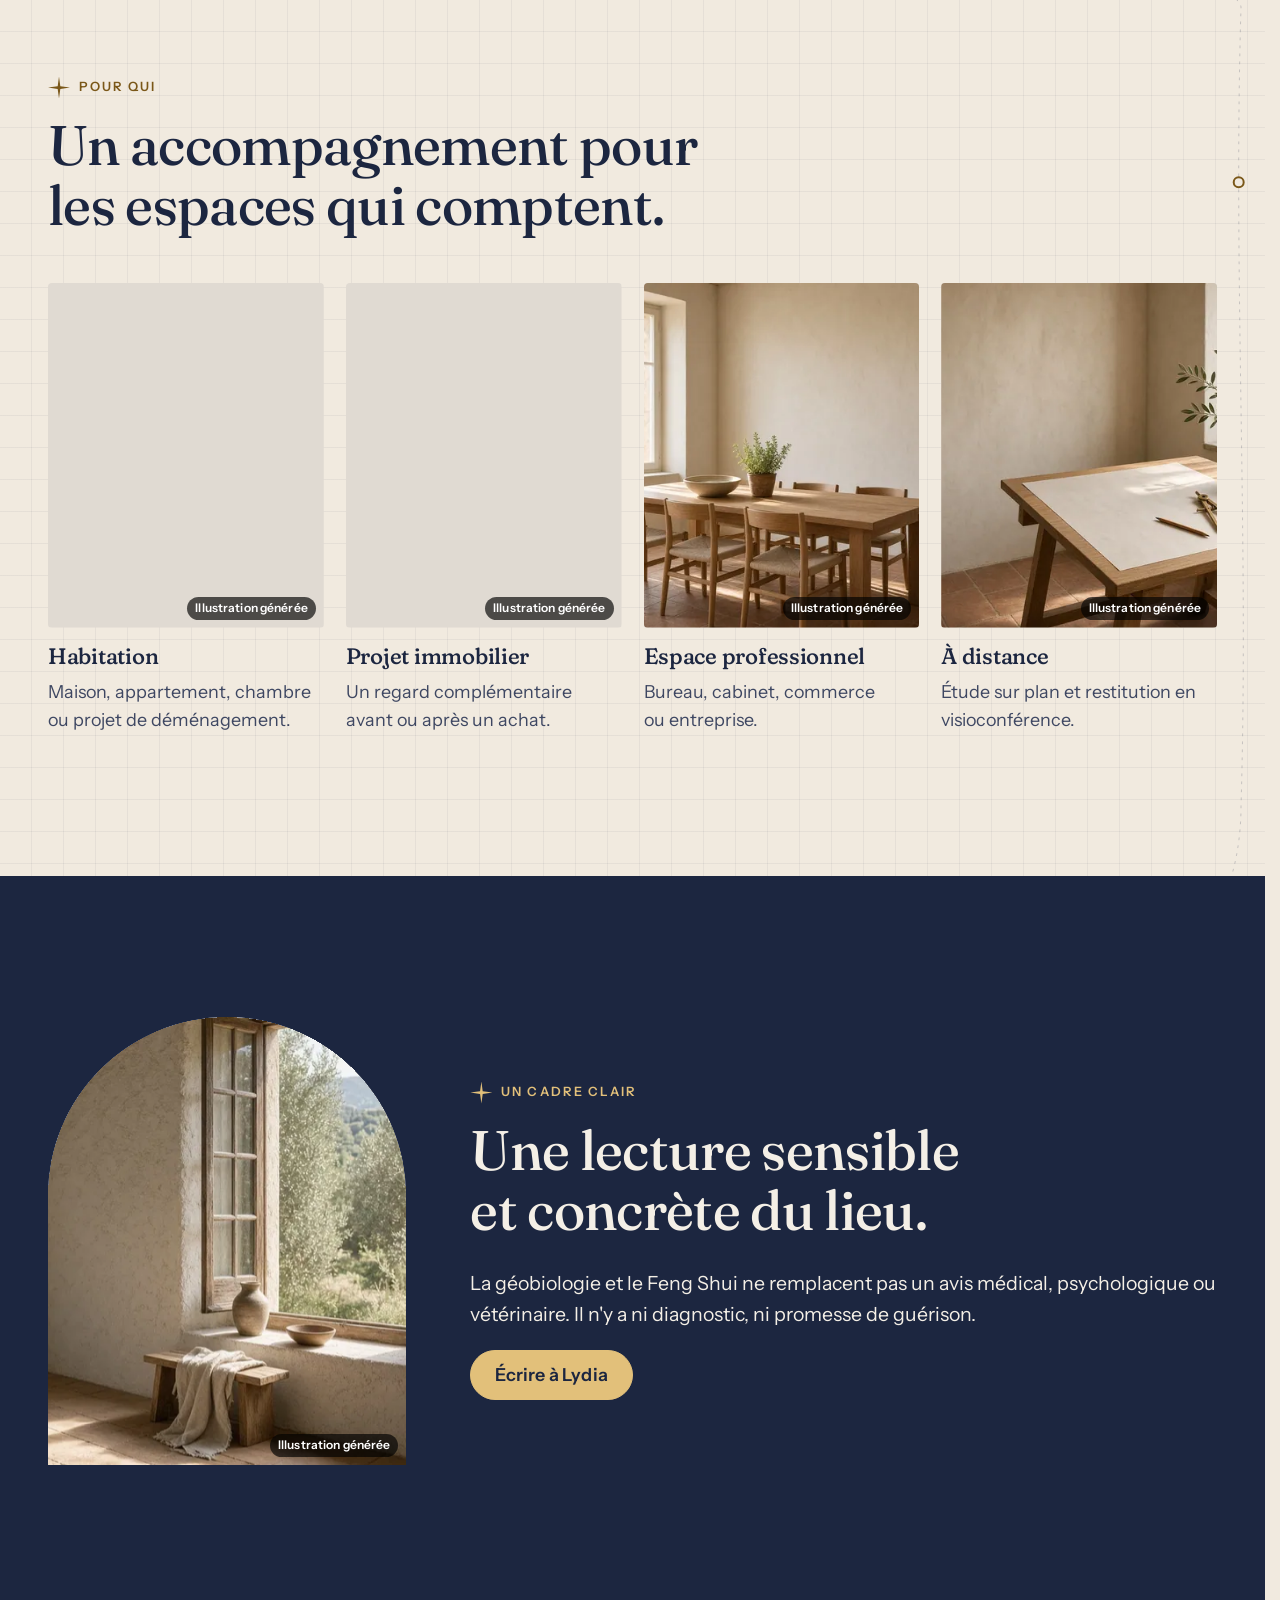
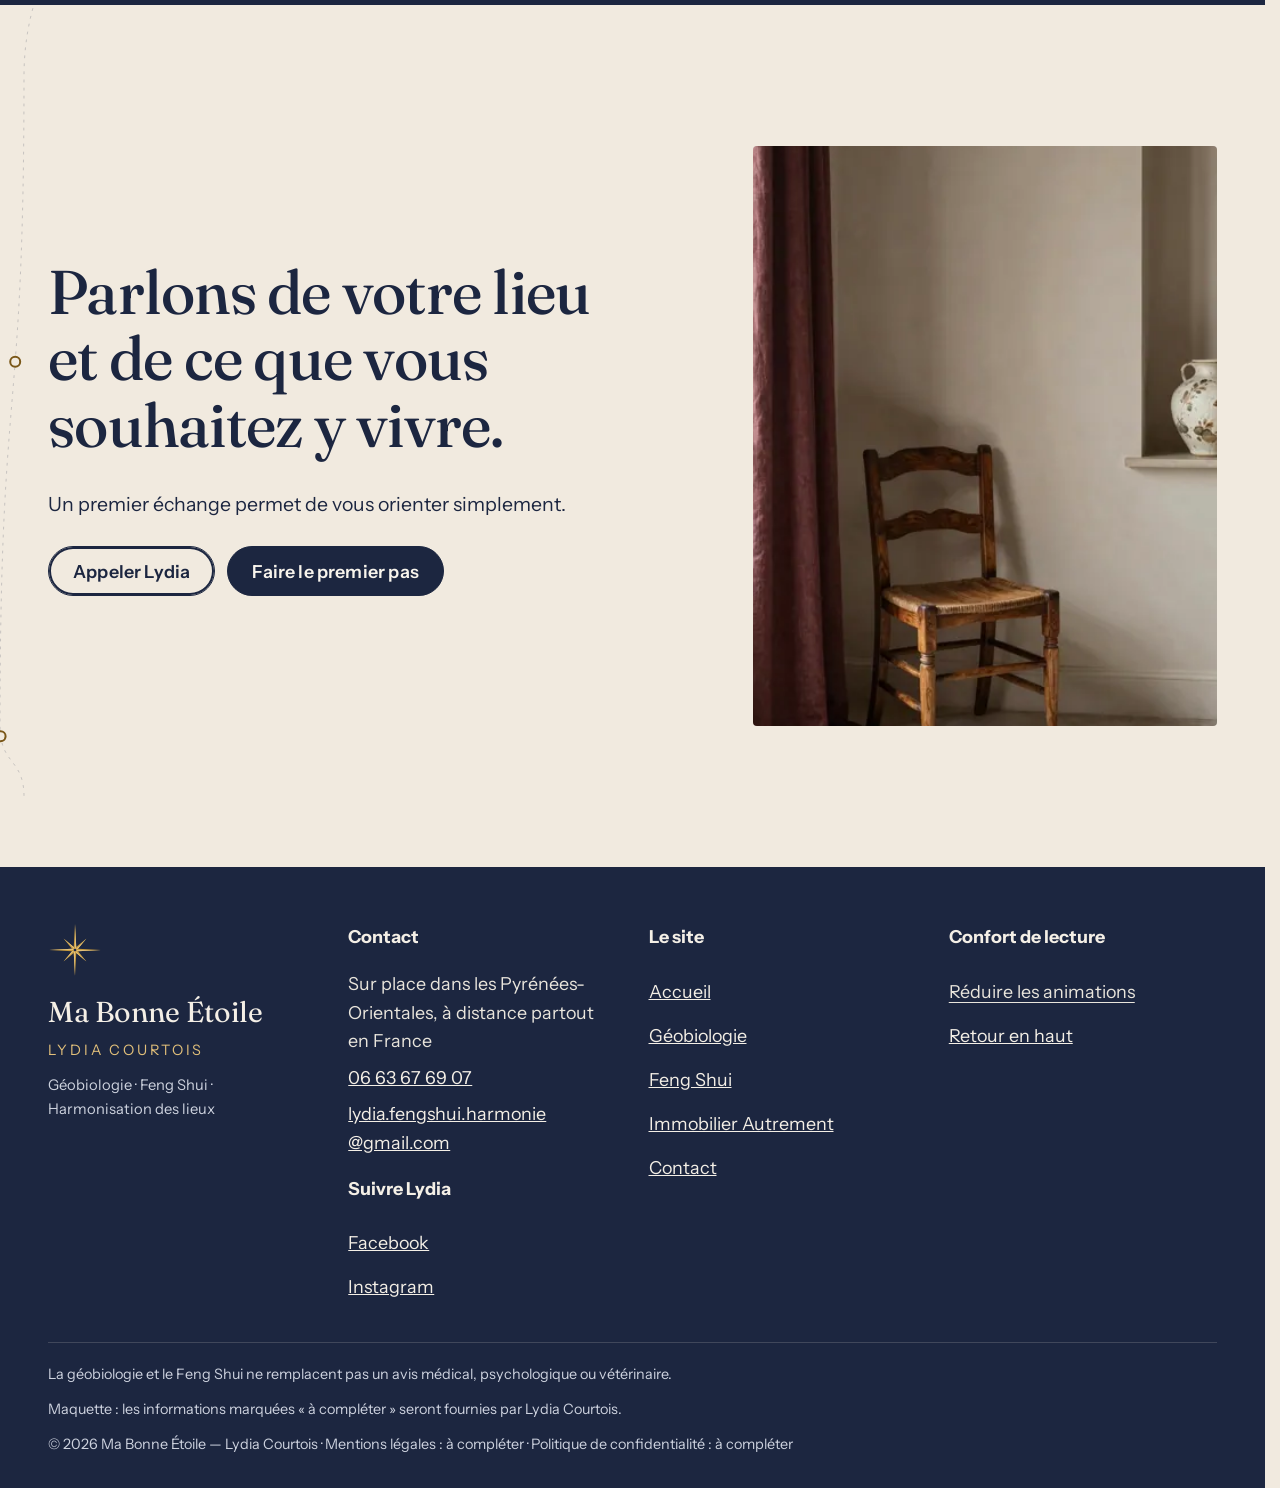
==== commit ec56215b: "Maquette v3" ====
--- a/index.html
+++ b/index.html
@@ -1,5 +1,5 @@
 <!doctype html>
-<html lang="fr" data-v="2">
+<html lang="fr" data-v="3">
 <head>
 <meta charset="utf-8">
 <meta name="viewport" content="width=device-width, initial-scale=1, viewport-fit=cover">
@@ -40,15 +40,15 @@
 setTimeout(function () { if (!d.classList.contains('demarre')) d.classList.add('secours'); }, 2000);
 })();</script>
 <link rel="preload" href="/assets/polices/fraunces.woff2" as="font" type="font/woff2" crossorigin>
-<link rel="stylesheet" href="/assets/css/socle.css?v=2">
-<link rel="stylesheet" href="/assets/css/modules.css?v=2">
-<link rel="stylesheet" href="/assets/css/site.css?v=2">
-<link rel="modulepreload" href="/assets/js/site.js?v=2">
-<link rel="modulepreload" href="/assets/js/socle/index.js?v=2">
+<link rel="stylesheet" href="/assets/css/socle.css?v=3">
+<link rel="stylesheet" href="/assets/css/modules.css?v=3">
+<link rel="stylesheet" href="/assets/css/site.css?v=3">
+<link rel="modulepreload" href="/assets/js/site.js?v=3">
+<link rel="modulepreload" href="/assets/js/socle/index.js?v=3">
 <script src="/assets/vendor/gsap.min.js" defer></script>
 <script src="/assets/vendor/ScrollTrigger.min.js" defer></script>
 <script src="/assets/vendor/SplitText.min.js" defer></script>
-<script type="module" src="/assets/js/site.js?v=2"></script>
+<script type="module" src="/assets/js/site.js?v=3"></script>
 <meta name="theme-color" content="#f1eadf">
 <link rel="icon" href="/assets/images/favicon.svg" type="image/svg+xml">
 <link rel="apple-touch-icon" href="/assets/images/apple-touch-icon.png">
@@ -250,11 +250,15 @@
 </section>
 <section class="section tarifs" id="tarifs" data-fil="gauche">
   <div class="conteneur tarifs-grille tarifs--accueil">
-    <svg class="tarifs-dessin" viewBox="0 0 200 200" aria-hidden="true" data-fx="trace" data-visuel><circle cx="100" cy="100" r="86"/><circle cx="100" cy="100" r="62" stroke-dasharray="3 6"/><path class="or" d="M100 18 L108 92 L182 100 L108 108 L100 182 L92 108 L18 100 L92 92 Z"/><path d="M100 4 V16 M100 184 V196 M4 100 H16 M184 100 H196"/></svg>
     <div class="tarifs-tete">
       <p class="surtitre">Accompagnements sur mesure</p>
       <h2 class="titre-section titre-etoiles" data-anime="gsap" data-effet="titre-etoiles" data-axes data-fil-repere>Des tarifs clairs pour choisir sereinement.</h2>
       <p class="chapo texte-doux" data-anime>Des repères simples, présentés avant tout engagement. Les offres de lancement sont limitées aux places disponibles.</p>
+      <div class="tarifs-bande"><figure class="media tarifs-photo" data-fx="parallaxe" data-fx-force="8" style="--cadrage:50% 50%">
+  <picture><source media="(max-width: 760px) and (orientation: portrait)" srcset="/assets/images/geo-ouverture-mobile-640.webp 640w, /assets/images/geo-ouverture-mobile-1080.webp 1080w" sizes="(max-width: 1240px) 96vw, 1240px">
+    <img src="/assets/images/geo-ouverture-1500.webp" srcset="/assets/images/geo-ouverture-640.webp 640w, /assets/images/geo-ouverture-1024.webp 1024w, /assets/images/geo-ouverture-1500.webp 1500w" sizes="(max-width: 1240px) 96vw, 1240px" alt="Salon aux murs sable, parquet en chevrons et olivier en pot" width="1500" height="750" loading="lazy" decoding="async">
+  </picture>
+</figure></div>
       <div class="trf" data-module="tarifs-a-rouleaux" data-grille="retour" data-effet="prix-qui-roulent" data-conseillee="Lancement" data-choisie="Choisie">
         <ul class="trf__grille">
     <li class="trf__formule" data-formule="Feng Shui géobiologique" data-conseillee>
@@ -369,14 +373,34 @@
   <div class="conteneur">
     <p class="surtitre">Pour qui</p>
     <h2 class="titre-section titre-etoiles" data-anime="gsap" data-effet="titre-etoiles" data-axes data-fil-repere>Un accompagnement pour les espaces qui comptent.</h2>
-    <div class="espaces" data-anime="cascade">
-      <div class="espace"><svg viewBox="0 0 76 76" aria-hidden="true" data-fx="trace" data-visuel><path d="M10 66 V30 L38 10 L66 30 V66 Z"/><path d="M30 66 V46 H46 V66"/><path class="or" d="M50 22 l2 6 6 2 -6 2 -2 6 -2 -6 -6 -2 6 -2 Z"/></svg><h3>Habitation</h3><p>Maison, appartement, chambre ou projet de déménagement.</p></div><div class="espace"><svg viewBox="0 0 76 76" aria-hidden="true" data-fx="trace" data-visuel><path d="M8 66 H68"/><path d="M14 66 V34 L34 18 L54 34 V66"/><path d="M40 30 h18 v14 h-18 Z"/><path class="or" d="M44 37 h10"/></svg><h3>Projet immobilier</h3><p>Un regard complémentaire avant ou après un achat.</p></div><div class="espace"><svg viewBox="0 0 76 76" aria-hidden="true" data-fx="trace" data-visuel><rect x="12" y="14" width="52" height="52"/><path d="M12 34 H64 M38 34 V66"/><path class="or" d="M22 50 h8 M46 50 h8"/></svg><h3>Espace professionnel</h3><p>Bureau, cabinet, commerce ou entreprise.</p></div><div class="espace"><svg viewBox="0 0 76 76" aria-hidden="true" data-fx="trace" data-visuel><rect x="10" y="12" width="56" height="38" rx="3"/><path d="M28 64 H48 M38 50 V64"/><path class="or" d="M22 40 V24 H40 V32 H54 V40 Z"/></svg><h3>À distance</h3><p>Étude sur plan et restitution en visioconférence.</p></div>
+    <div class="espaces">
+      <article class="espace espace--photo"><figure class="media espace-media" data-grok data-anime="rideau" style="--cadrage:50% 50%;aspect-ratio:4 / 5">
+  <picture>
+    <img src="/assets/images/grok/geo-intention-800.webp" srcset="/assets/images/grok/geo-intention-480.webp 480w, /assets/images/grok/geo-intention-800.webp 800w" sizes="(max-width: 640px) 92vw, 24vw" alt="Chambre calme au matin, lin et lumière douce" width="800" height="1000" loading="lazy" decoding="async">
+  </picture><figcaption class="mention-ia">Illustration générée</figcaption>
+</figure><h3>Habitation</h3><p>Maison, appartement, chambre ou projet de déménagement.</p></article><article class="espace espace--photo"><figure class="media espace-media" data-grok data-anime="rideau" style="--cadrage:50% 50%;aspect-ratio:4 / 5">
+  <picture>
+    <img src="/assets/images/grok/immo-ouverture-1100.webp" srcset="/assets/images/grok/immo-ouverture-480.webp 480w, /assets/images/grok/immo-ouverture-800.webp 800w, /assets/images/grok/immo-ouverture-1100.webp 1100w" sizes="(max-width: 640px) 92vw, 24vw" alt="Façade chaulée d&#39;une maison de village, porte grande ouverte" width="1100" height="1375" loading="lazy" decoding="async">
+  </picture><figcaption class="mention-ia">Illustration générée</figcaption>
+</figure><h3>Projet immobilier</h3><p>Un regard complémentaire avant ou après un achat.</p></article><article class="espace espace--photo"><figure class="media espace-media" data-grok data-anime="rideau" style="--cadrage:50% 50%;aspect-ratio:4 / 5">
+  <picture>
+    <img src="/assets/images/grok/fs-tarifs-1280.webp" srcset="/assets/images/grok/fs-tarifs-640.webp 640w, /assets/images/grok/fs-tarifs-1280.webp 1280w" sizes="(max-width: 640px) 92vw, 24vw" alt="Longue table de chêne près d&#39;une haute fenêtre" width="1280" height="854" loading="lazy" decoding="async">
+  </picture><figcaption class="mention-ia">Illustration générée</figcaption>
+</figure><h3>Espace professionnel</h3><p>Bureau, cabinet, commerce ou entreprise.</p></article><article class="espace espace--photo"><figure class="media espace-media" data-grok data-anime="rideau" style="--cadrage:50% 50%;aspect-ratio:4 / 5">
+  <picture>
+    <img src="/assets/images/grok/accueil-tarifs-1280.webp" srcset="/assets/images/grok/accueil-tarifs-640.webp 640w, /assets/images/grok/accueil-tarifs-1280.webp 1280w" sizes="(max-width: 640px) 92vw, 24vw" alt="Table à dessin, calque vierge et compas en laiton" width="1280" height="854" loading="lazy" decoding="async">
+  </picture><figcaption class="mention-ia">Illustration générée</figcaption>
+</figure><h3>À distance</h3><p>Étude sur plan et restitution en visioconférence.</p></article>
     </div>
   </div>
 </section>
 <section class="section nuit" id="cadre">
   <div class="conteneur cadre">
-    <svg class="cadre-dessin" viewBox="0 0 200 200" aria-hidden="true" data-fx="trace" data-visuel><path d="M30 170 L100 30 L170 170"/><path d="M58 114 H142"/><circle cx="100" cy="30" r="8"/><path d="M100 30 V110 A 60 60 0 0 1 152 140" stroke-dasharray="4 5"/><path d="M20 182 H180"/></svg>
+    <figure class="media cadre-photo" data-grok data-fx="zoom" style="--cadrage:50% 50%">
+  <picture>
+    <img src="/assets/images/grok/geo-vision-800.webp" srcset="/assets/images/grok/geo-vision-480.webp 480w, /assets/images/grok/geo-vision-800.webp 800w" sizes="(max-width: 640px) 92vw, 34vw" alt="Pièce vide aux murs de pierre chaulés, fenêtre ouverte sur les oliviers" width="800" height="1000" loading="lazy" decoding="async">
+  </picture><figcaption class="mention-ia">Illustration générée</figcaption>
+</figure>
     <div>
       <p class="surtitre">Un cadre clair</p>
       <h2 class="titre-section titre-etoiles" data-anime="gsap" data-effet="titre-etoiles" data-axes>Une lecture sensible et concrète du lieu.</h2>
--- a/assets/css/site.css
+++ b/assets/css/site.css
@@ -619,3 +619,84 @@
 .immo-photo { overflow: hidden; }
 .visite.epingle .visite-piste { overflow-x: auto; }
 @media (min-width: 761px) { html.js:not(.calme) .visite.epingle .visite-piste { overflow: visible; } }
+
+/* ============================== v3 : photo d'abord ============================== */
+/* Hero Feng Shui : grande arche photo, grille d'or posée dessus, ciel étoilé */
+.fs-ouv { background-color: var(--nuit);
+  background-image:
+    radial-gradient(ellipse 46% 60% at 74% 56%, rgba(198, 154, 62, .22), transparent 70%),
+    radial-gradient(1.2px 1.2px at 8% 18%, rgba(255, 244, 220, .8), transparent 60%),
+    radial-gradient(1px 1px at 22% 72%, rgba(255, 244, 220, .6), transparent 60%),
+    radial-gradient(1.4px 1.4px at 38% 12%, rgba(255, 244, 220, .7), transparent 60%),
+    radial-gradient(1px 1px at 47% 86%, rgba(255, 244, 220, .5), transparent 60%),
+    radial-gradient(1.2px 1.2px at 58% 28%, rgba(255, 244, 220, .6), transparent 60%),
+    radial-gradient(1px 1px at 93% 14%, rgba(255, 244, 220, .7), transparent 60%),
+    radial-gradient(1.3px 1.3px at 96% 78%, rgba(255, 244, 220, .5), transparent 60%),
+    radial-gradient(1px 1px at 12% 92%, rgba(255, 244, 220, .5), transparent 60%);
+  grid-template-columns: minmax(0, 1fr) minmax(0, 1fr); }
+.fs-scene { position: relative; justify-self: center; width: auto; aspect-ratio: auto; display: grid; justify-items: center; }
+.fs-arche-cadre { position: relative; height: min(calc(100svh - var(--entete-h) - 120px), 760px); aspect-ratio: 4 / 5; border-radius: 999px 999px 6px 6px; overflow: hidden;
+  box-shadow: 0 0 0 1px rgba(226, 192, 122, .55), 0 0 0 10px rgba(28, 38, 64, .9), 0 0 0 11px rgba(226, 192, 122, .3), 0 40px 80px -30px rgba(0, 0, 0, .6); }
+.fs-arche-photo { position: absolute; inset: 0; border-radius: 0; }
+.fs-arche-photo::after { content: ""; position: absolute; inset: 0; background: linear-gradient(180deg, rgba(28, 38, 64, .1) 30%, rgba(28, 38, 64, .45)); pointer-events: none; }
+.fs-arche-cadre .bagua { position: absolute; left: 9%; right: 9%; top: 30%; bottom: 9%; width: auto; aspect-ratio: auto; display: grid; grid-template: repeat(3, 1fr) / repeat(3, 1fr); border: 1px solid rgba(226, 192, 122, .85); z-index: 2; }
+.fs-arche-cadre .bagua-case { position: relative; display: block; min-height: 44px; padding: 0; background: transparent; border: 0; border-right: 1px solid rgba(226, 192, 122, .55); border-bottom: 1px solid rgba(226, 192, 122, .55); cursor: pointer; transition: background-color .5s, box-shadow .5s; font: inherit; color: inherit; box-shadow: none; }
+.fs-arche-cadre .bagua-case:nth-child(3n) { border-right: 0; }
+.fs-arche-cadre .bagua-case:nth-child(n + 7) { border-bottom: 0; }
+.fs-arche-cadre .bagua-case:hover { background: rgba(226, 192, 122, .12); }
+.fs-arche-cadre .bagua-case.est-allumee { background: radial-gradient(circle at 50% 50%, rgba(255, 228, 170, .5), rgba(226, 192, 122, .18) 70%); box-shadow: inset 0 0 0 1.5px var(--or-clair); }
+.fs-arche-cadre .bagua-case .dir { position: absolute; top: 6px; left: 6px; padding: 1px 6px; background: rgba(28, 38, 64, .85); color: var(--or-clair); font: 700 max(12px, .7rem) var(--police-texte); letter-spacing: .06em; border-radius: 2px; }
+.fs-arche-cadre .bagua-case[data-dir="C"]::after { content: ""; position: absolute; left: 50%; top: 50%; width: 26px; height: 26px; translate: -50% -50%; background: var(--or-clair); clip-path: polygon(50% 0, 58% 42%, 100% 50%, 58% 58%, 50% 100%, 42% 58%, 0 50%, 42% 42%); }
+.fs-arche-cadre .bagua-porte { position: absolute; left: 50%; bottom: 9%; width: 56px; height: 28px; translate: -50% 1px; z-index: 3; border: 1.5px solid var(--or-clair); border-bottom: 0; border-radius: 28px 28px 0 0; background: rgba(28, 38, 64, .6); }
+.fs-cartouche { position: relative; z-index: 4; margin: -64px 0 0 -40%; justify-self: start; display: grid; gap: 2px; min-width: 240px; max-width: 320px; padding: 14px 18px; background: var(--nuit); border: 1px solid rgba(226, 192, 122, .5); }
+.fs-cartouche span { font-size: max(12px, .74rem); letter-spacing: .12em; text-transform: uppercase; color: var(--or-clair); }
+.fs-cartouche b { font-family: var(--police-titres); font-weight: 450; font-size: 1.5rem; color: #f4efe6; }
+.fs-cartouche i { font-style: normal; font-size: .92rem; color: #dfe3ec; }
+@media (max-width: 860px) {
+  .fs-ouv { grid-template-columns: minmax(0, 1fr); }
+  .fs-arche-cadre { height: auto; width: min(100%, 420px); }
+  .fs-cartouche { margin: -48px 0 0 0; justify-self: center; }
+}
+@media (max-width: 600px) { .fs-arche-cadre .bagua-case { font-size: inherit; padding: 0; } .fs-arche-cadre .bagua { width: auto; } }
+.fs-arche-cadre .bagua-case .dir:empty { display: none; }
+@media (max-width: 860px) { .fs-cartouche { margin: 14px 0 0; justify-self: stretch; max-width: none; } }
+/* Accueil : la photo d'ouverture se voit sous un calque léger */
+.ouv-calque { background: linear-gradient(160deg, rgba(250, 247, 240, .5), rgba(250, 247, 240, .22) 60%, rgba(250, 247, 240, .4)); border-color: rgba(28, 38, 64, .12); }
+.plan-ouverture .mur { stroke: rgba(28, 38, 64, .85); stroke-width: 2.4; }
+.plan-ouverture .cloison { stroke: rgba(28, 38, 64, .55); stroke-width: 1.2; }
+.plan-ouverture .cote, .plan-ouverture .porte { stroke: rgba(28, 38, 64, .45); }
+.plan-ouverture .grille { stroke: #8a6420; opacity: .8; }
+/* Pour qui : quatre cartes photo */
+.espaces { border-top: 0; gap: 22px; }
+.espace--photo { padding: 0; border: 0; display: grid; gap: 10px; align-content: start; }
+.espace--photo .espace-media { width: 100%; }
+.espace--photo h3 { margin: 6px 0 0; }
+/* Cadre clair et Échangeons : photo à la place du dessin */
+.cadre-photo { width: clamp(180px, 28vw, 360px); aspect-ratio: 4 / 5; border-radius: 999px 999px 4px 4px; }
+@media (max-width: 640px) { .cadre-photo { width: 100%; aspect-ratio: 4 / 3; border-radius: 4px; } }
+.demande-photo { margin-top: 28px; aspect-ratio: 4 / 5; width: min(100%, 360px); }
+@media (max-width: 1060px) { .demande-photo { aspect-ratio: 16 / 9; width: 100%; } }
+/* Tarifs : grande photo pleine largeur, cartes posées dessus */
+.tarifs-bande { margin: clamp(20px, 3vw, 36px) calc(-1 * var(--gouttiere)) 0; }
+.tarifs-photo { width: 100%; aspect-ratio: 21 / 8; border-radius: 0; }
+@media (max-width: 760px) { .tarifs-photo { aspect-ratio: 4 / 3; } }
+.tarifs-bande + .trf { position: relative; z-index: 2; margin-top: clamp(-180px, -12vw, -60px); padding-inline: clamp(0px, 2vw, 24px); }
+.tarifs--geobiologie .trf { background: #f4f1ea; padding: 8px clamp(16px, 2.6vw, 32px) 4px; margin-inline: clamp(0px, 2vw, 24px); }
+.tarifs--accueil .trf__formule, .tarifs--immobilier-autrement .trf__formule { background: #fffaf3; }
+/* Feng Shui : la roue posée sur la vraie photo de Lydia */
+.roue--photo { position: relative; width: min(100%, 520px); }
+.roue-fond { width: 100%; aspect-ratio: 3 / 4; border-radius: 999px 999px 4px 4px; }
+.roue-disque { position: absolute; left: -14%; bottom: -8%; width: 62%; aspect-ratio: 1; border-radius: 50%; background: radial-gradient(circle, rgba(28, 38, 64, .96) 62%, rgba(28, 38, 64, .88)); box-shadow: 0 0 0 1px rgba(226, 192, 122, .5), 0 30px 60px -30px rgba(0, 0, 0, .7); display: grid; place-items: center; z-index: 2; }
+.roue-disque .roue-svg { width: 86%; }
+.roue-disque .roue-nom { font-size: 17px; }
+@media (max-width: 860px) { .roue-disque { left: 4%; bottom: -10%; width: 56%; } .roue--photo { margin-bottom: 40px; } }
+.tarifs-photo .mention-ia { top: 10px; bottom: auto; right: calc(var(--gouttiere) + 8px); }
+.roue-fond .mention-ia { top: 14%; bottom: auto; }
+.domaine, .domaine b, .domaine i, .domaine .dir { transition: none !important; }
+.fs-cartouche { min-height: 124px; align-content: start; }
+@media (max-width: 1000px) {
+  .fs-ouv { grid-template-columns: minmax(0, 1fr); min-height: 0; }
+  .fs-arche-cadre { height: auto; width: min(100%, 440px); }
+  .fs-cartouche { margin: 14px 0 0; justify-self: center; width: min(100%, 440px); max-width: none; }
+}
+.fs-cartouche { contain: layout; }
